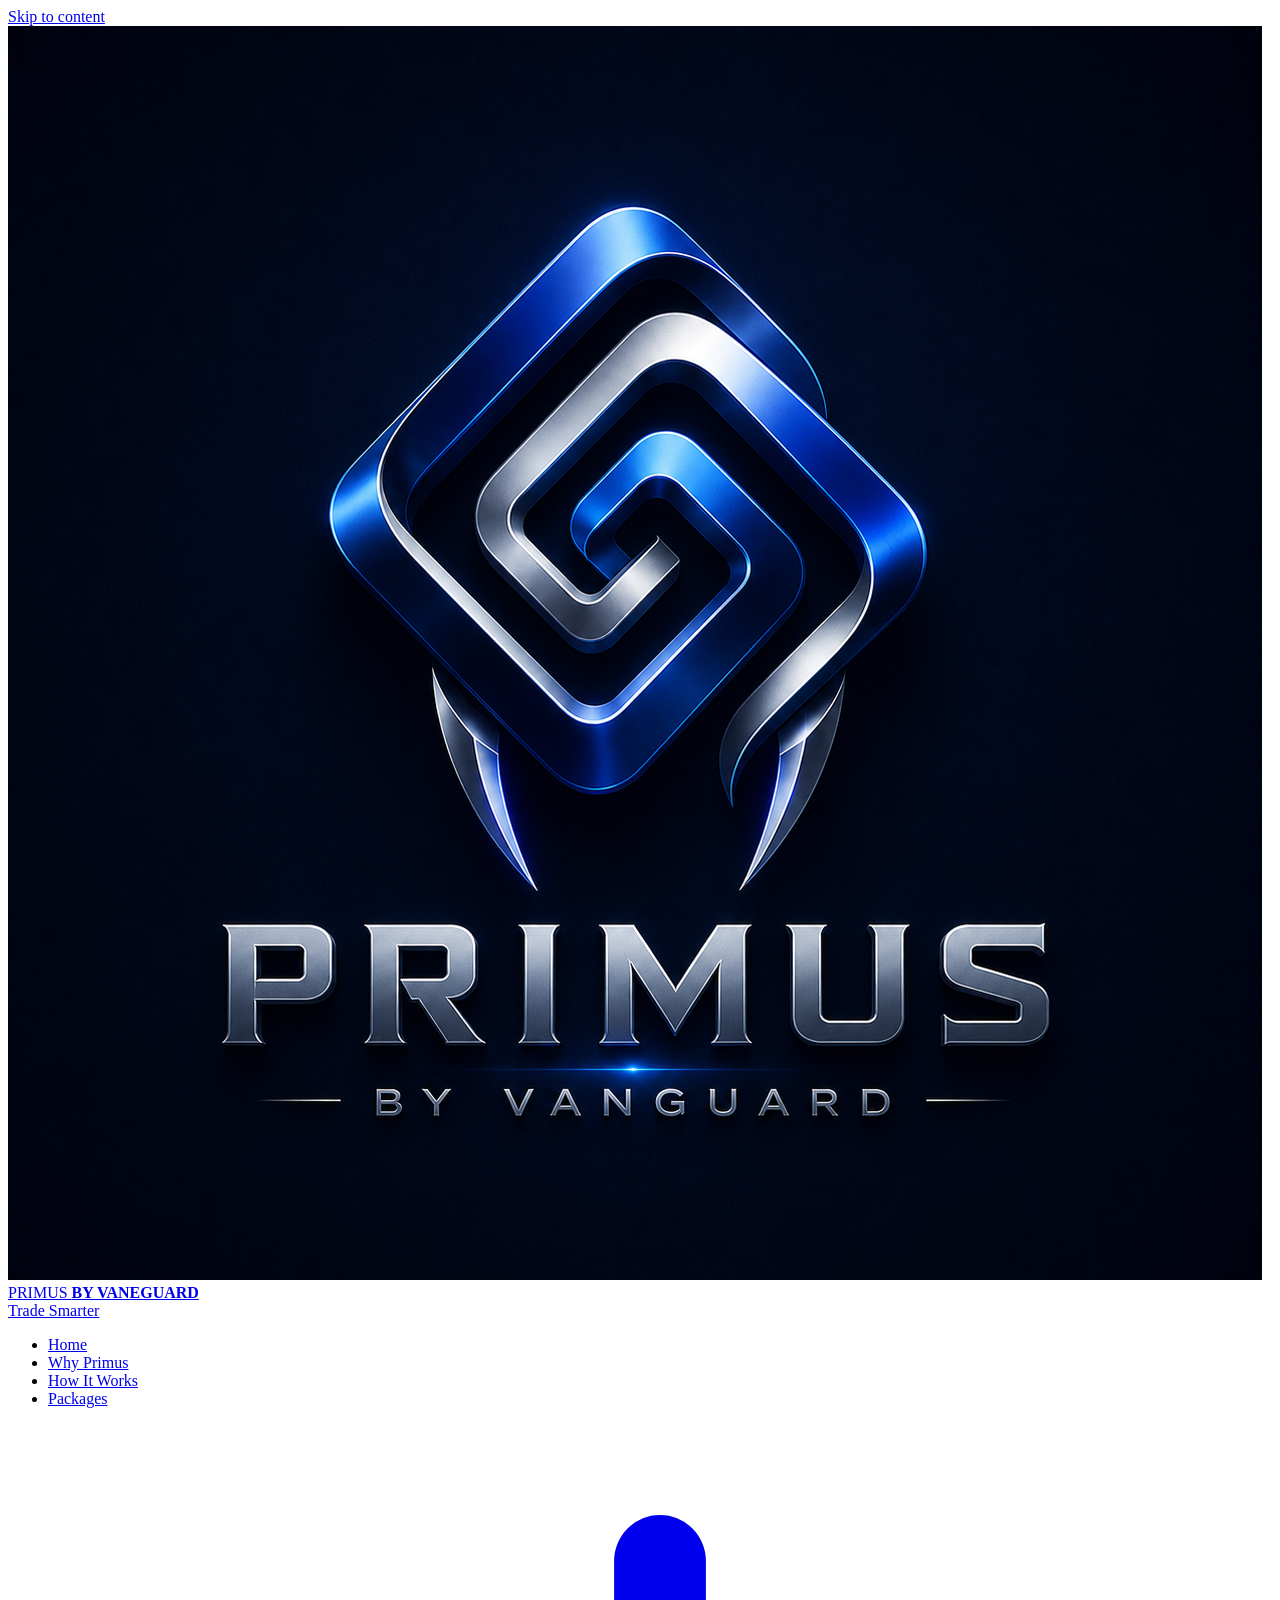
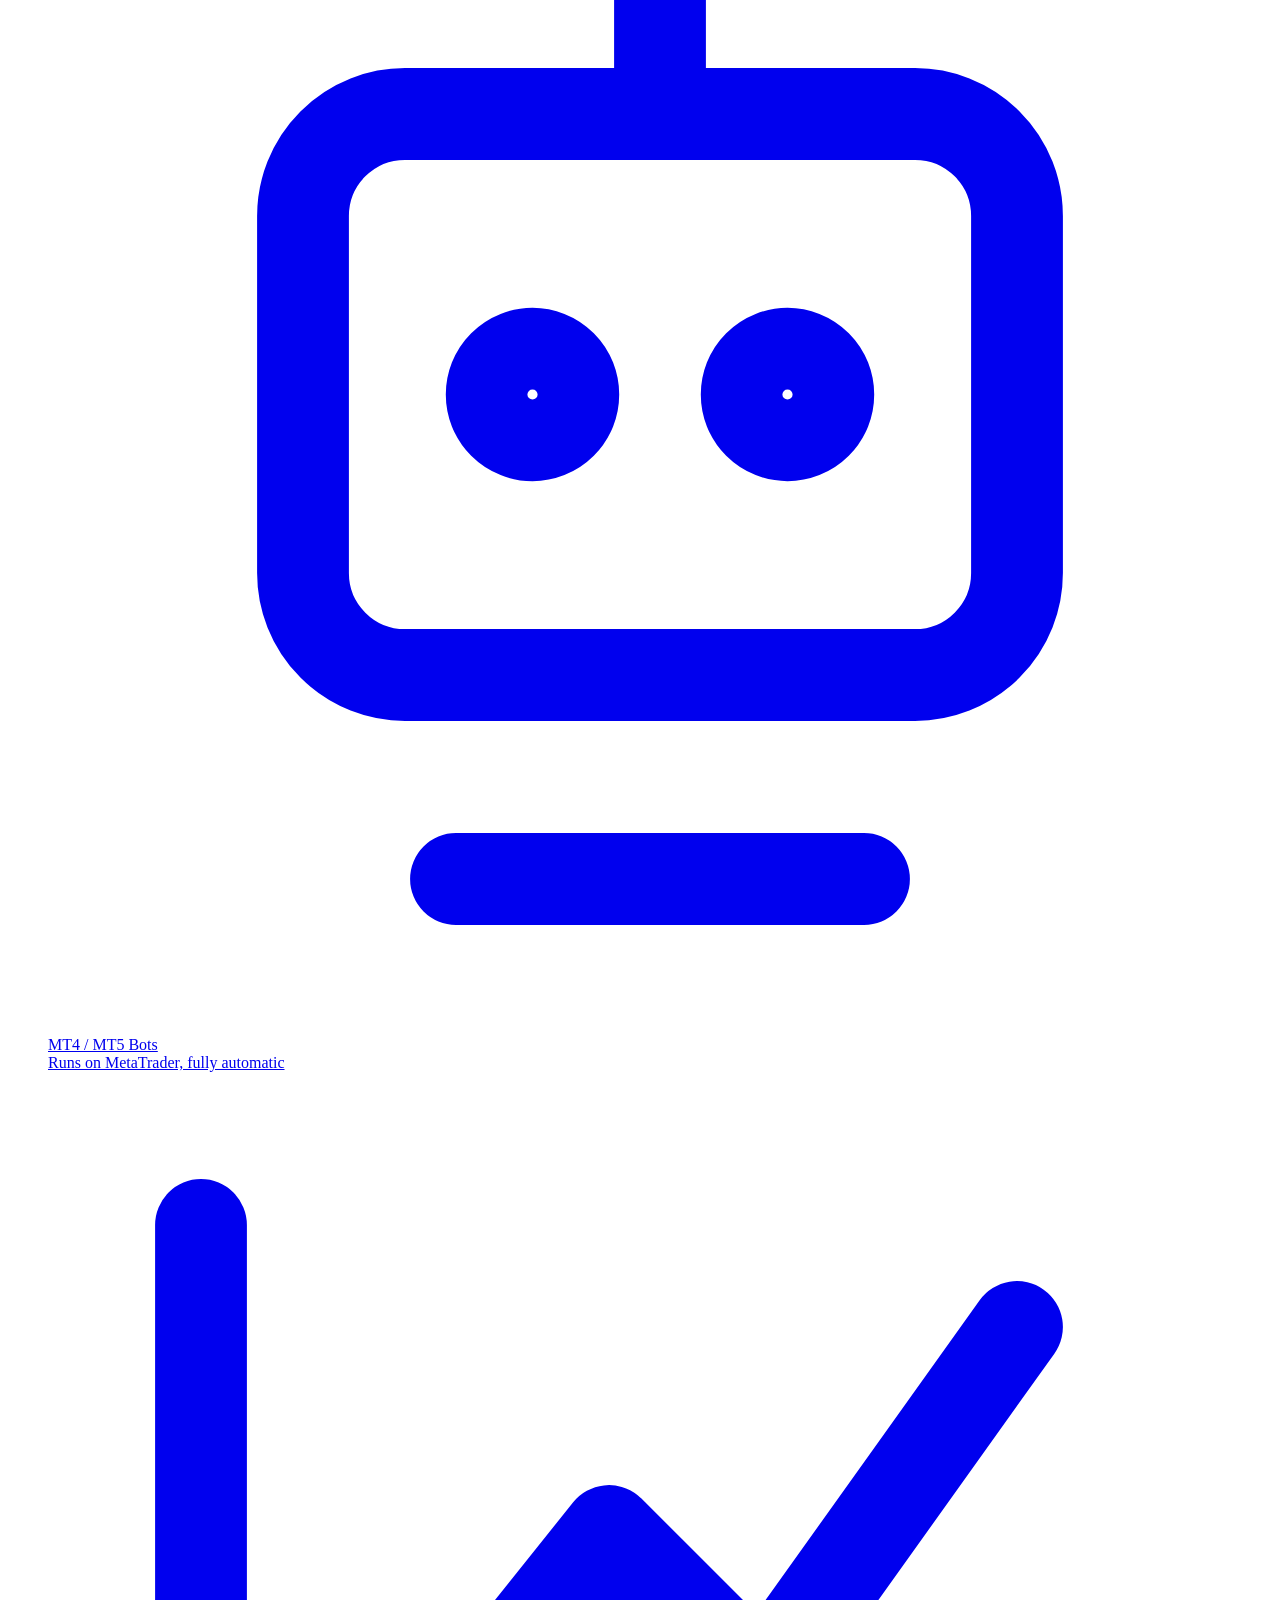
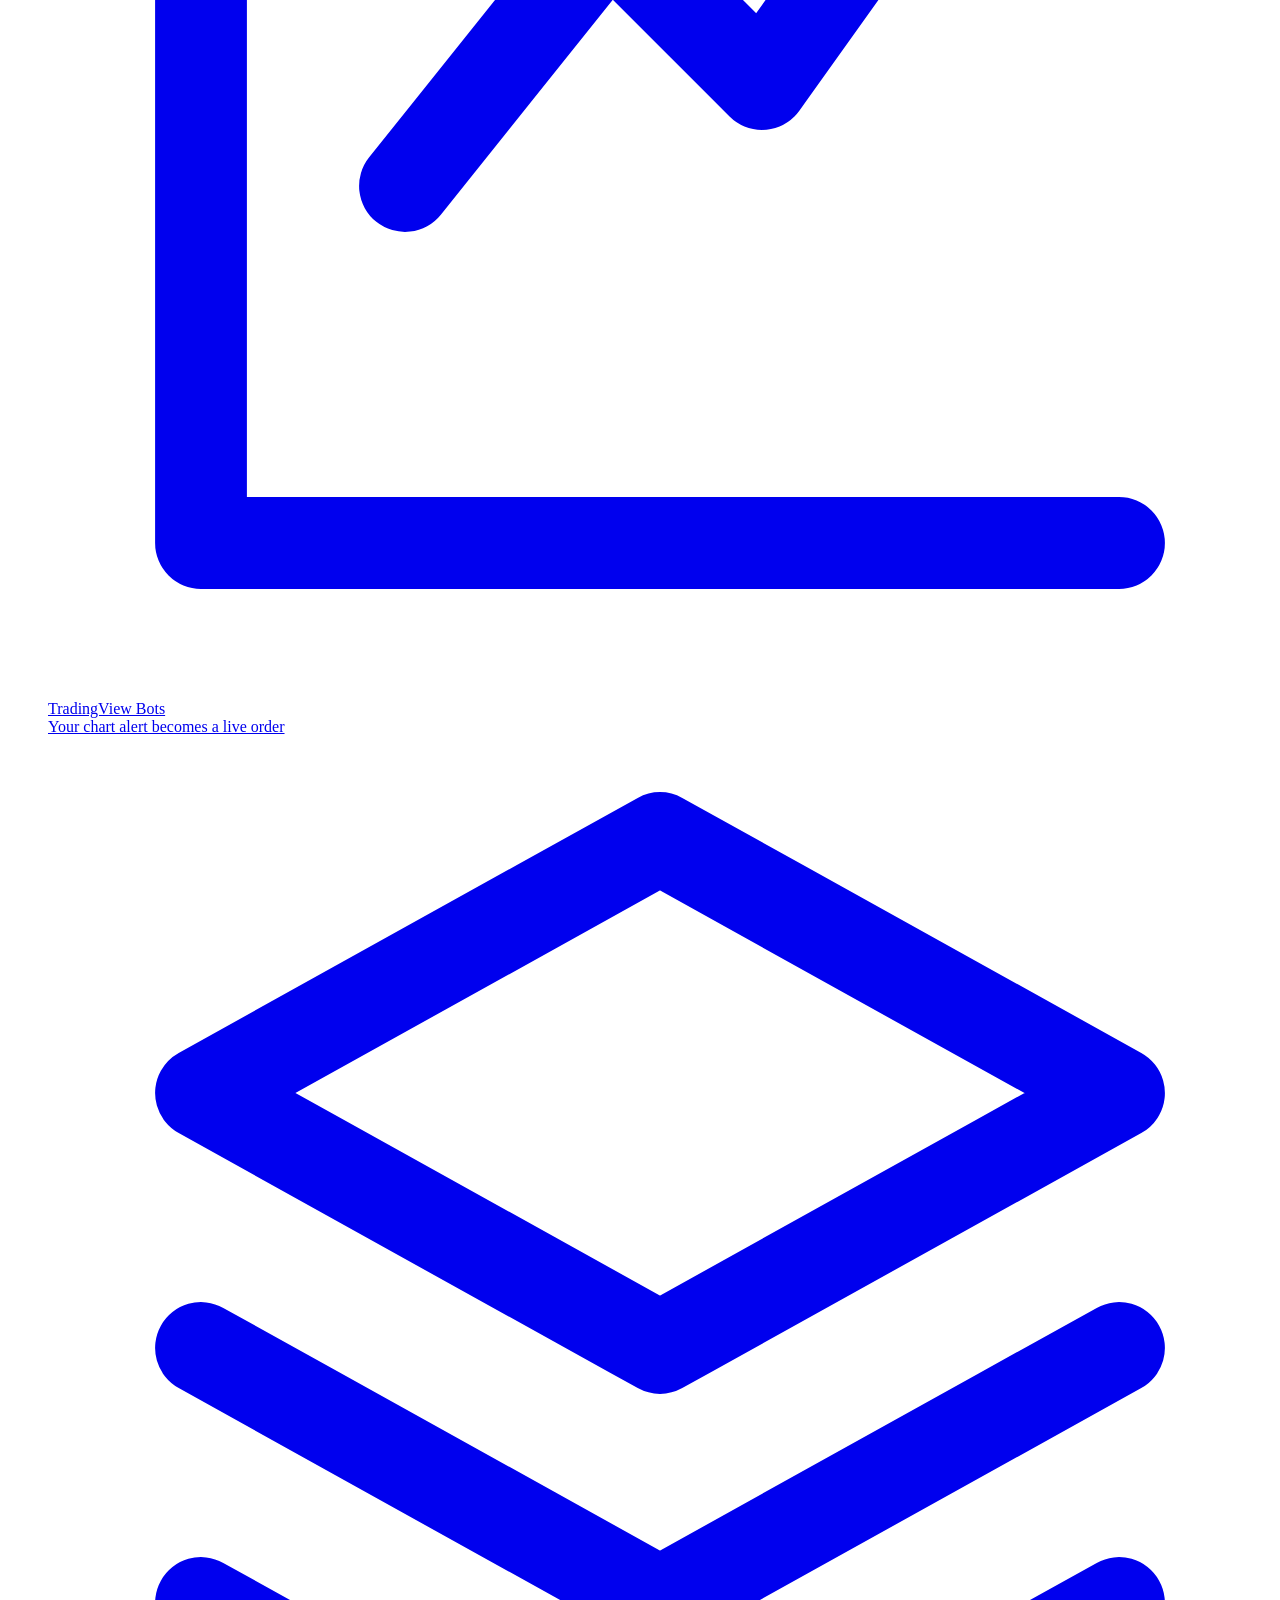
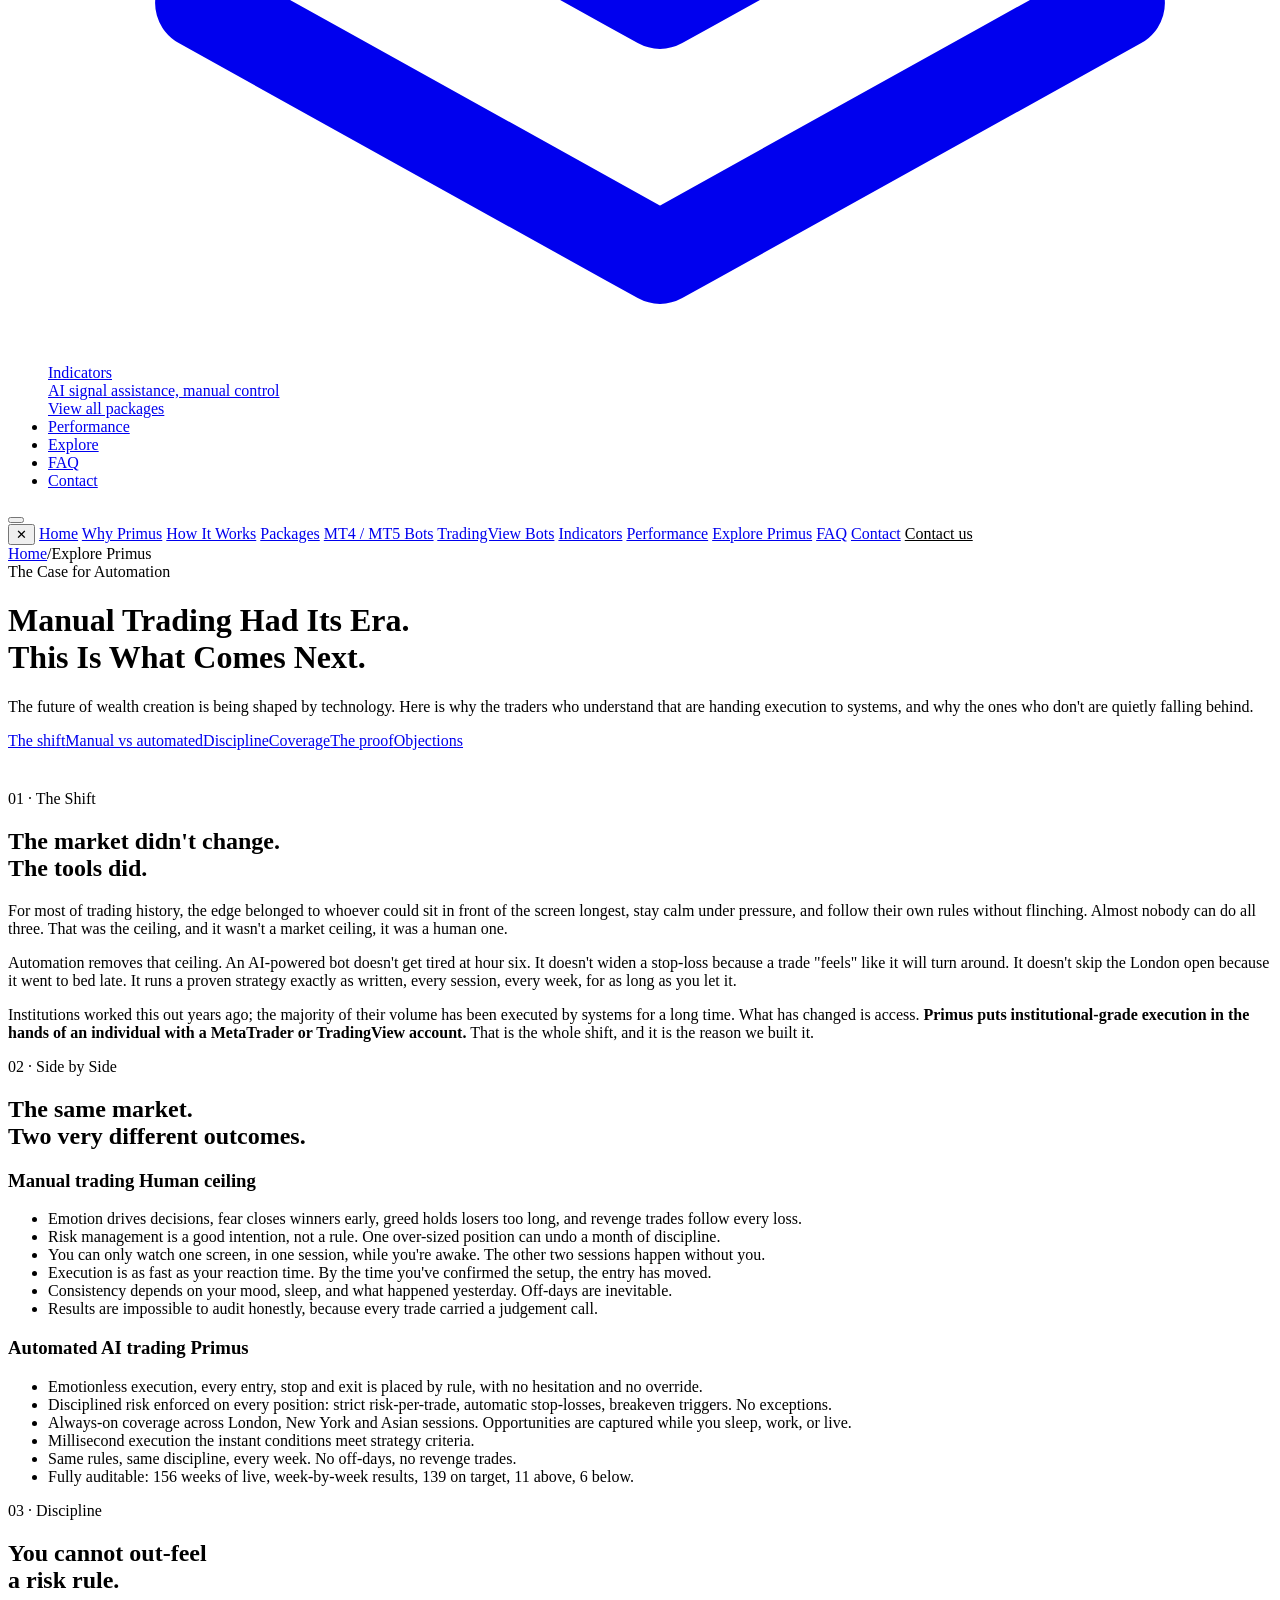
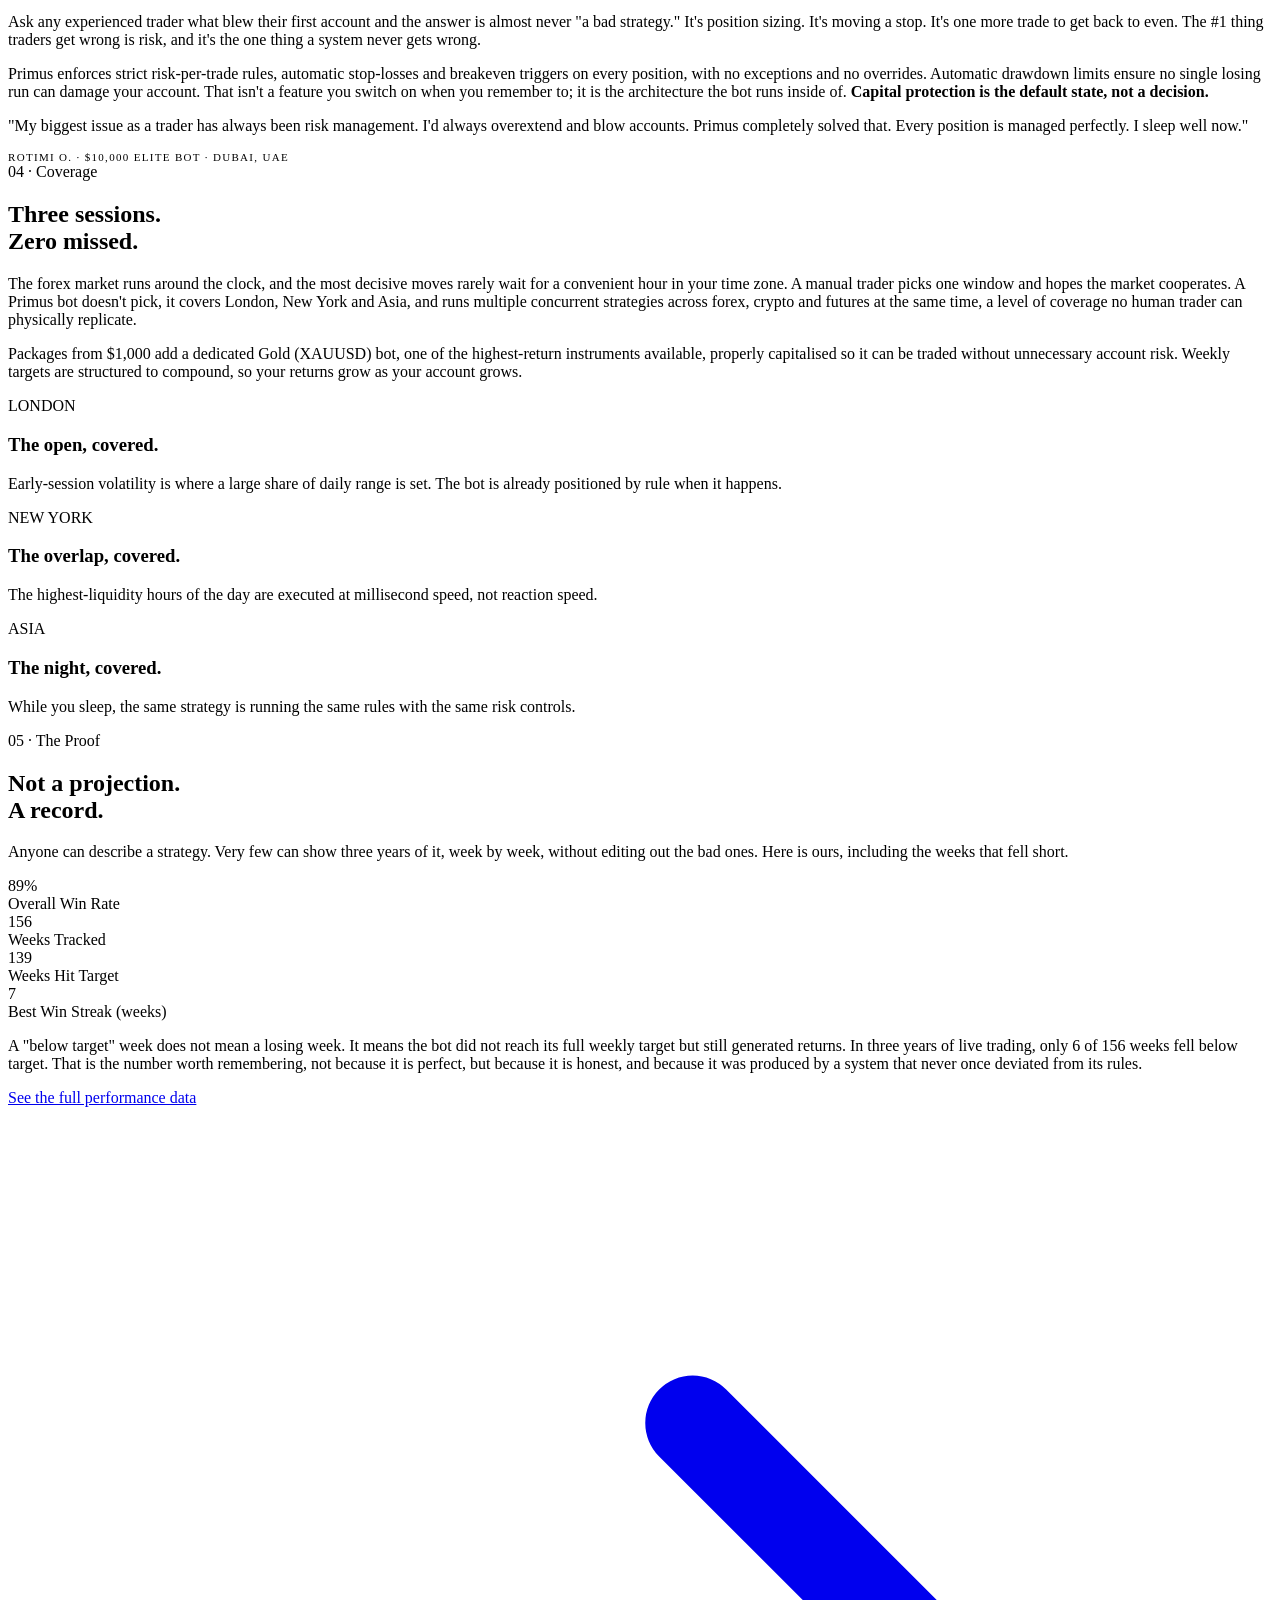
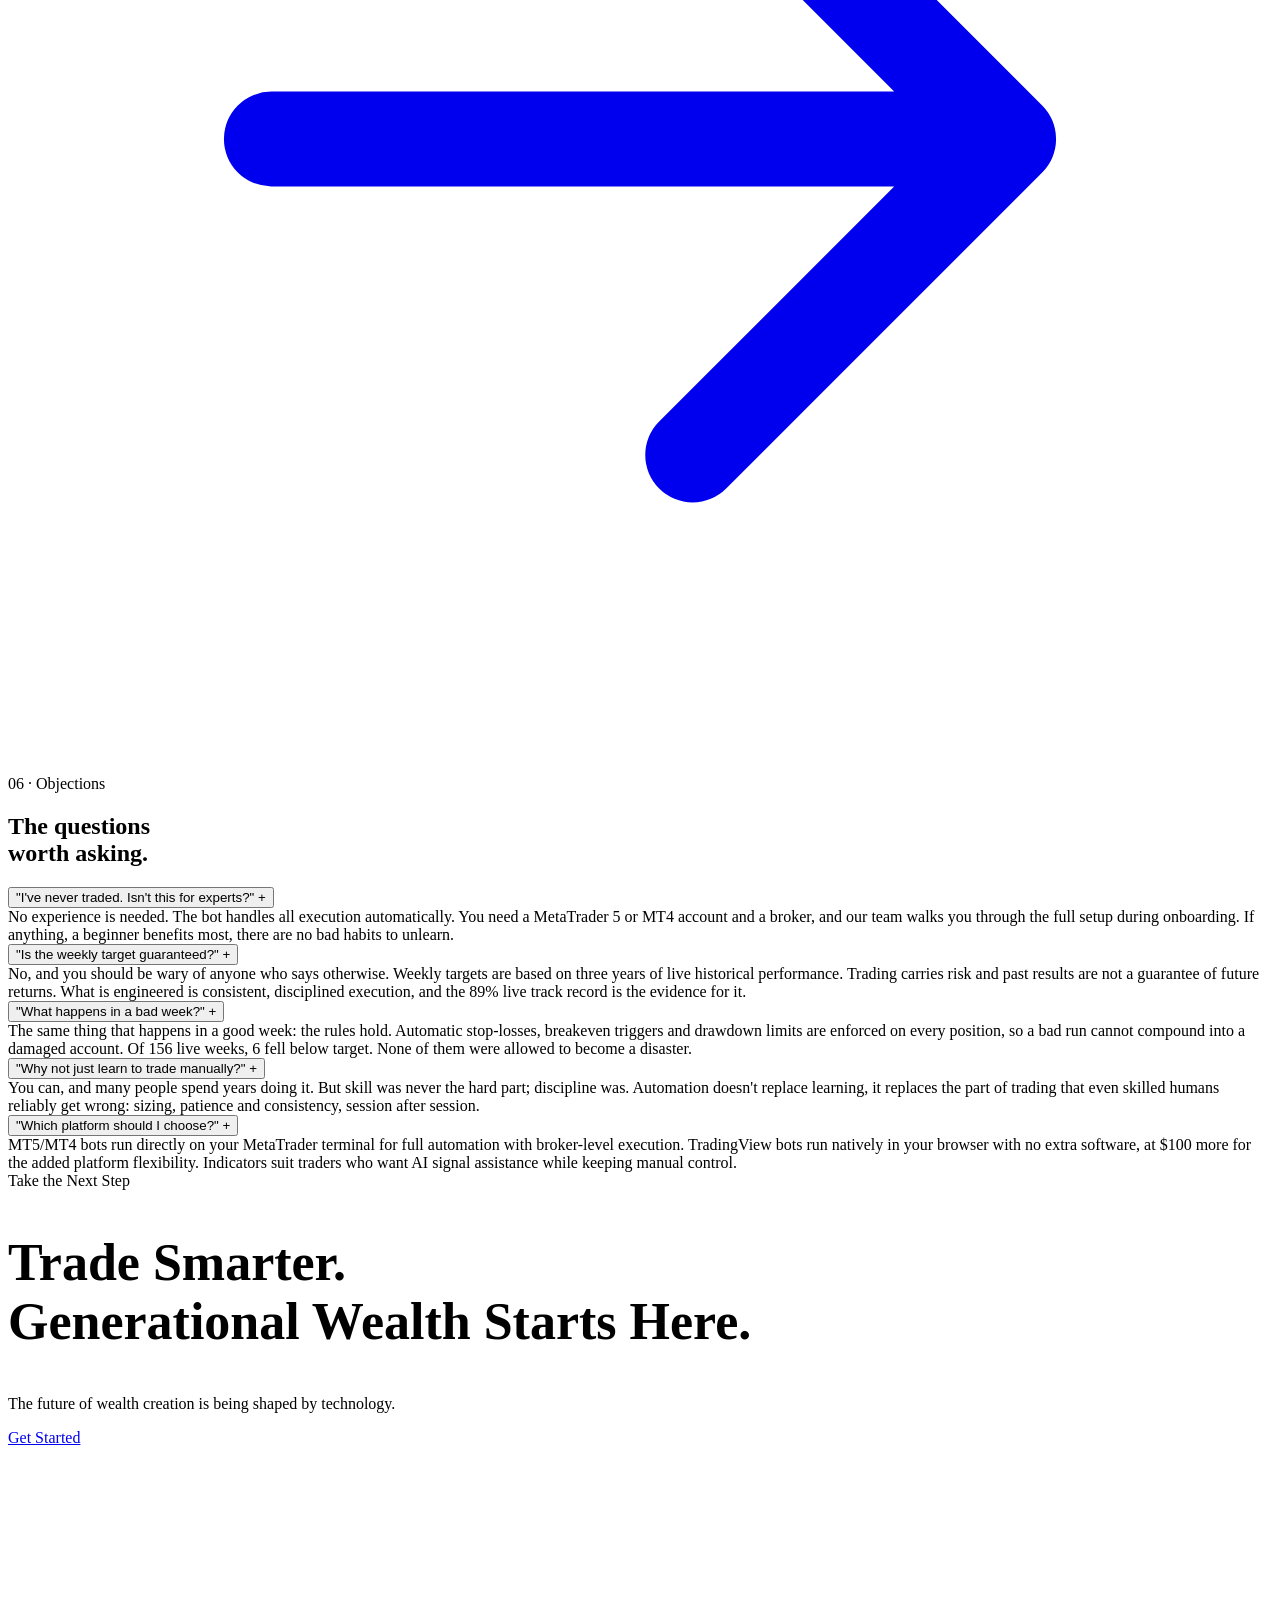
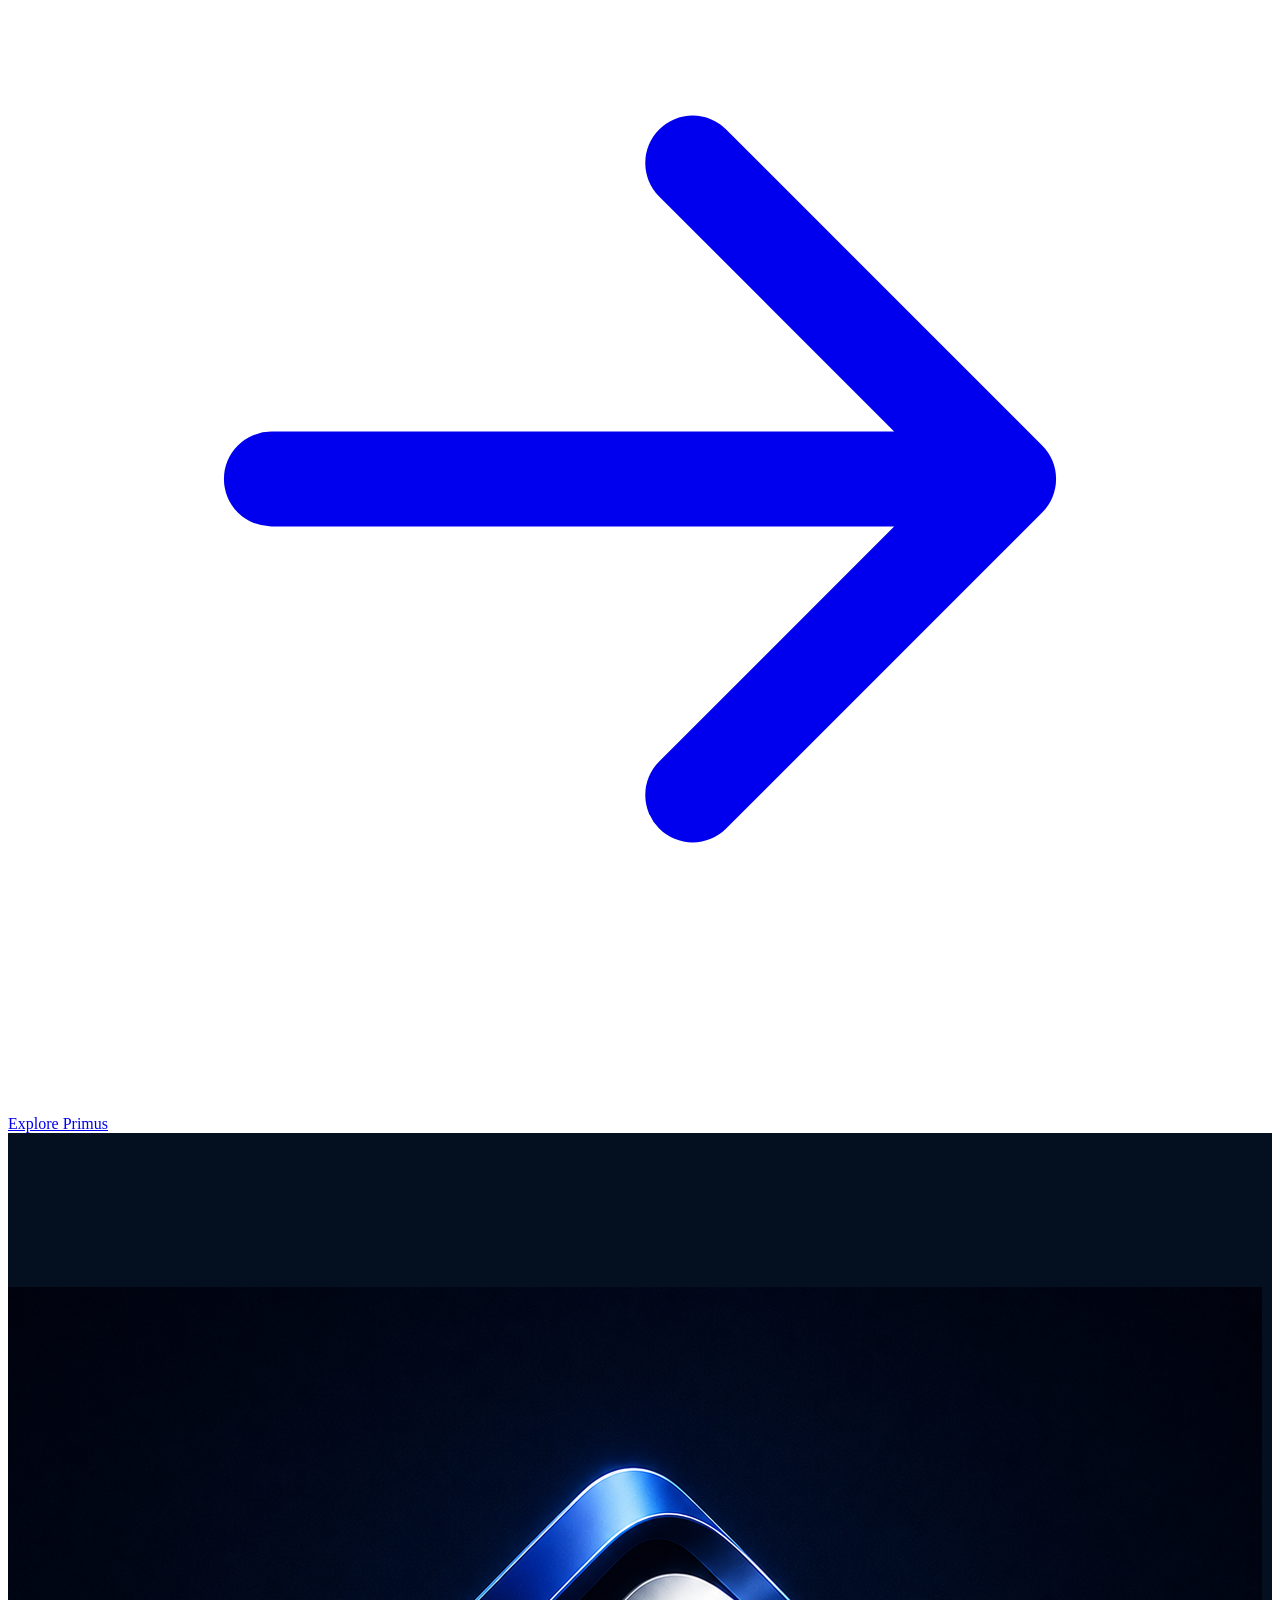
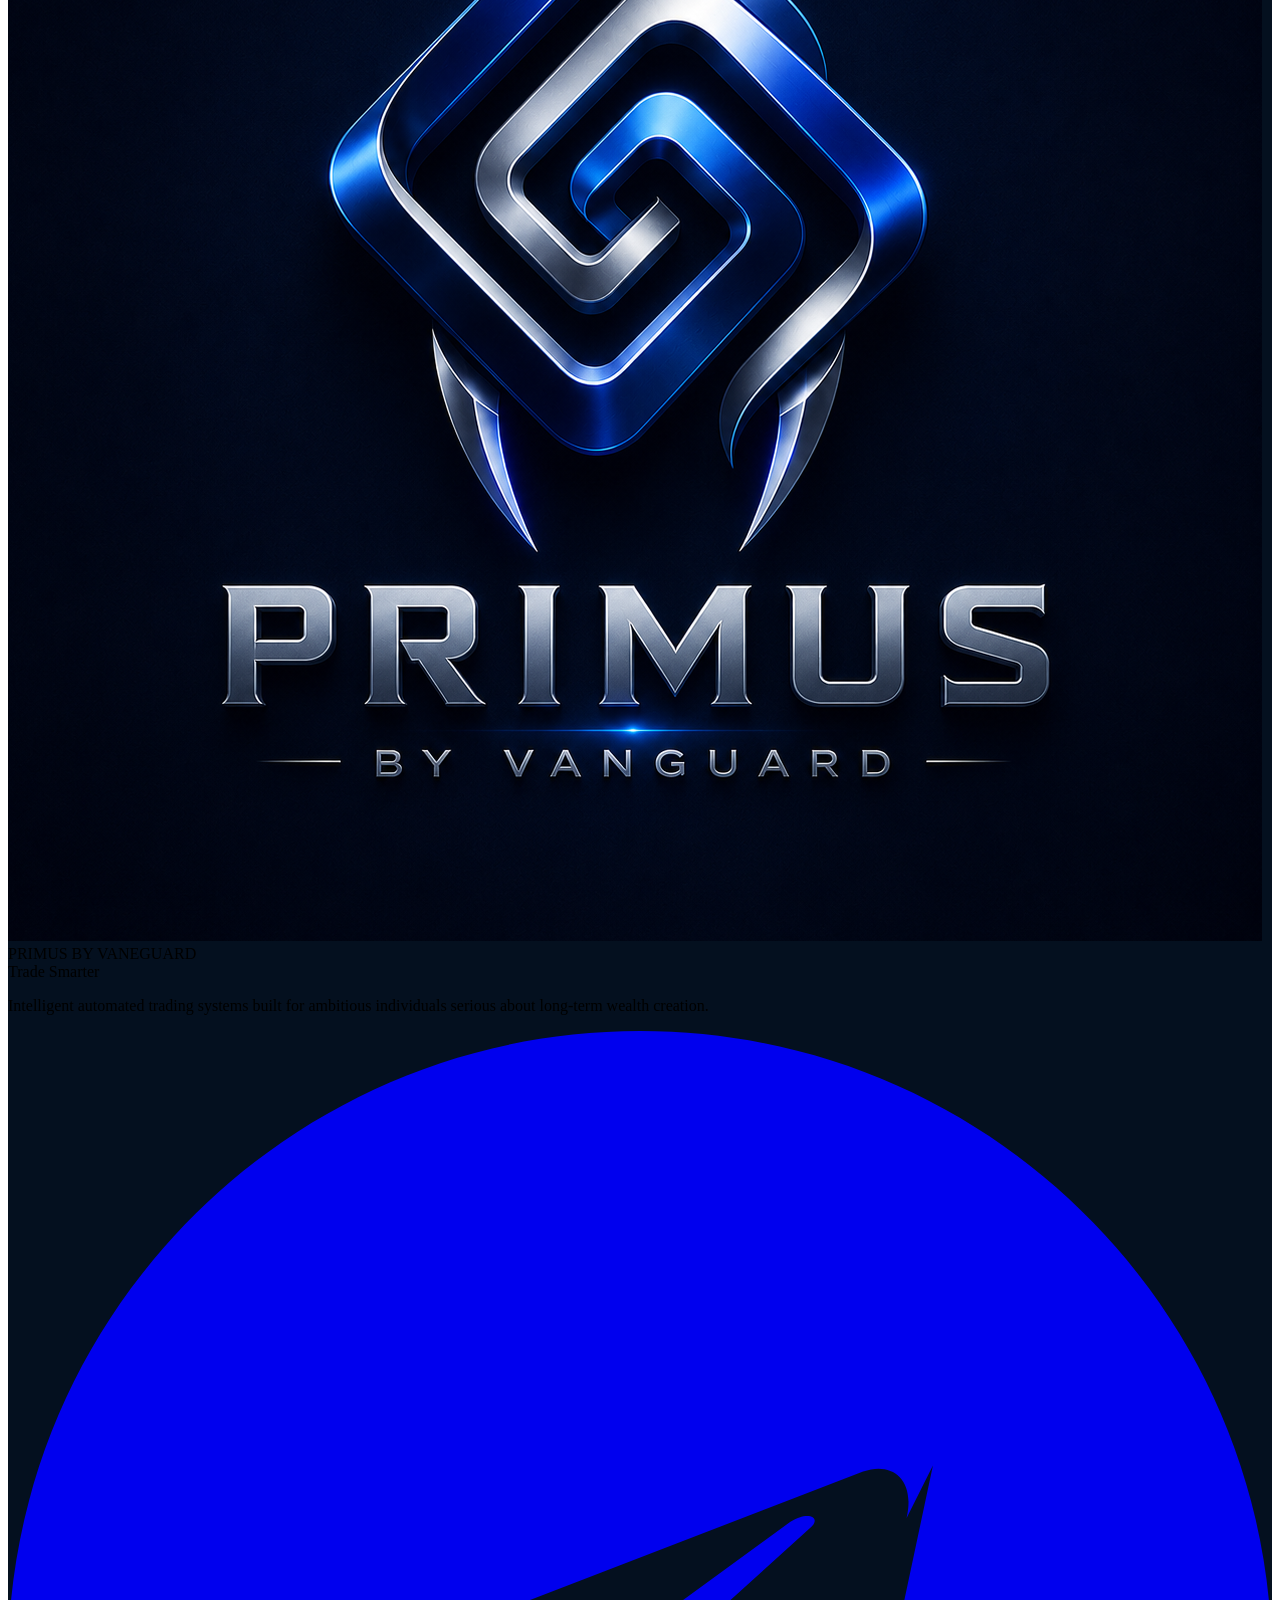
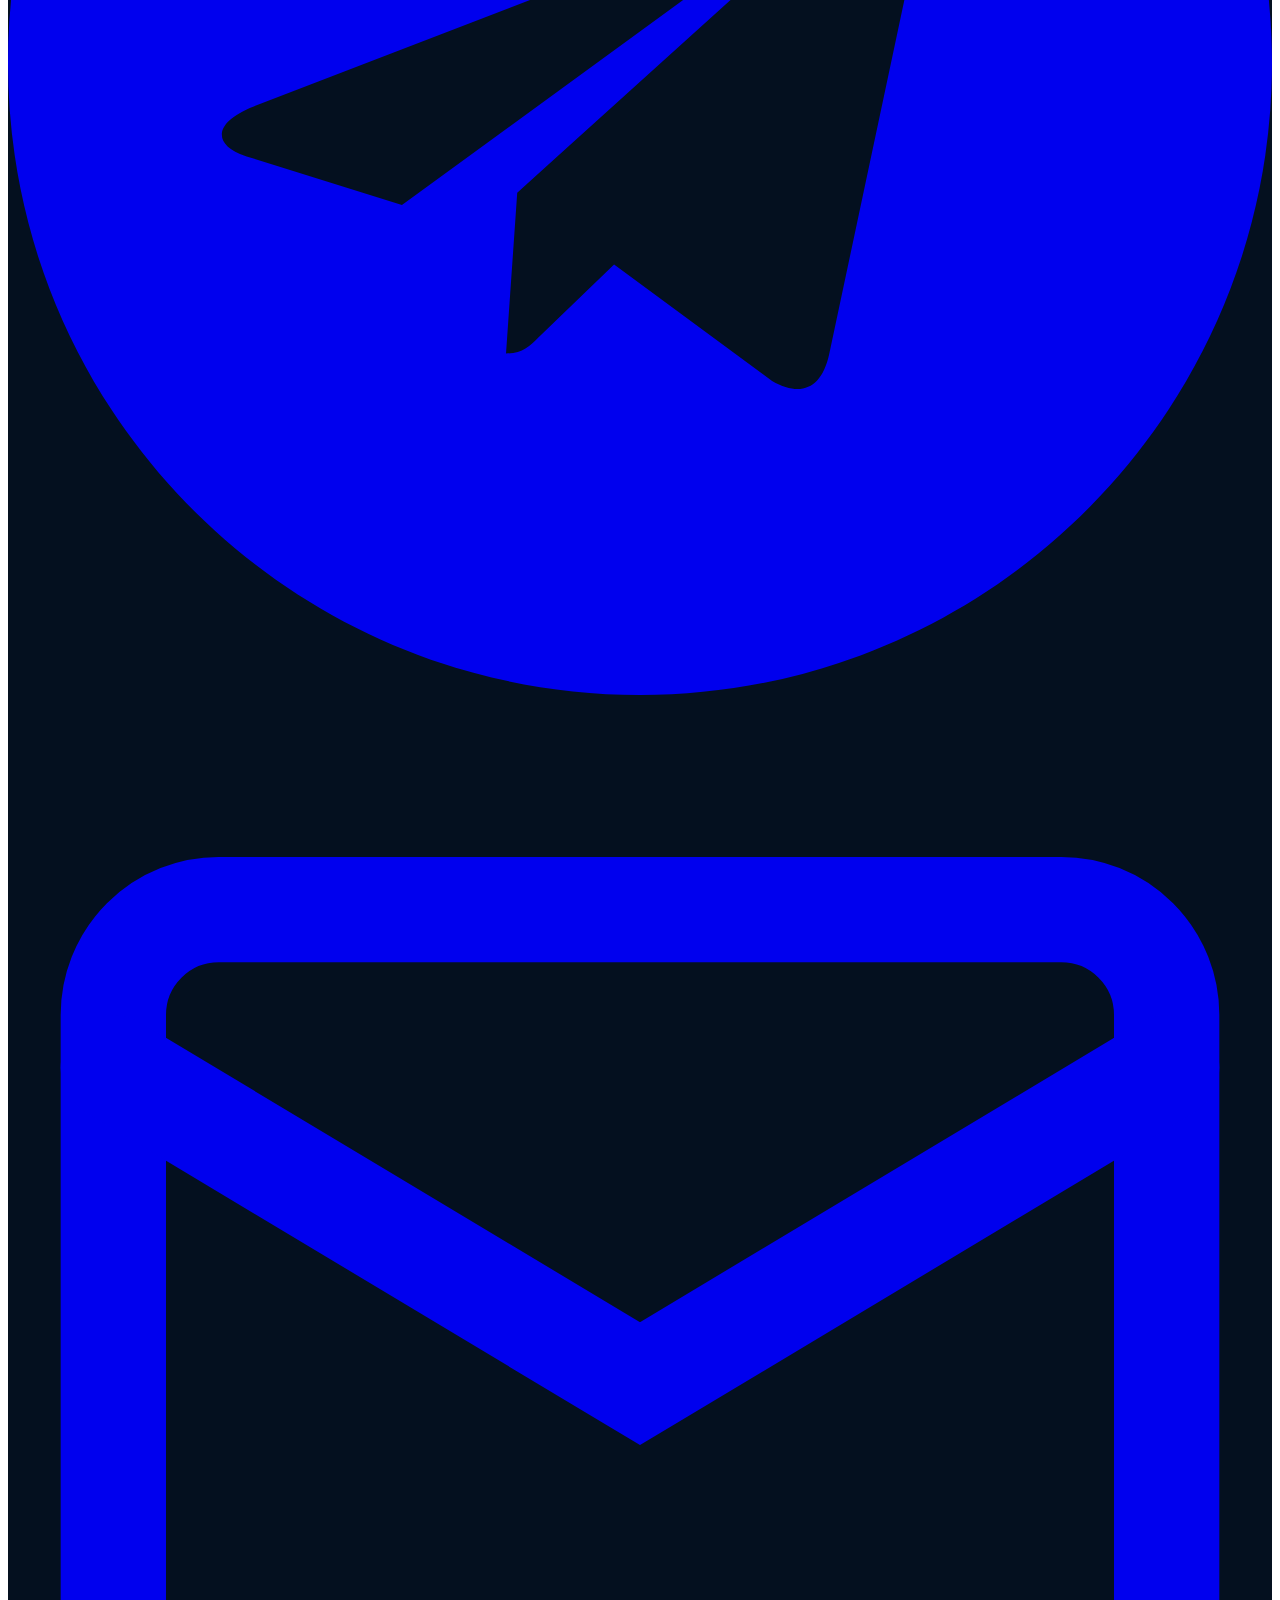
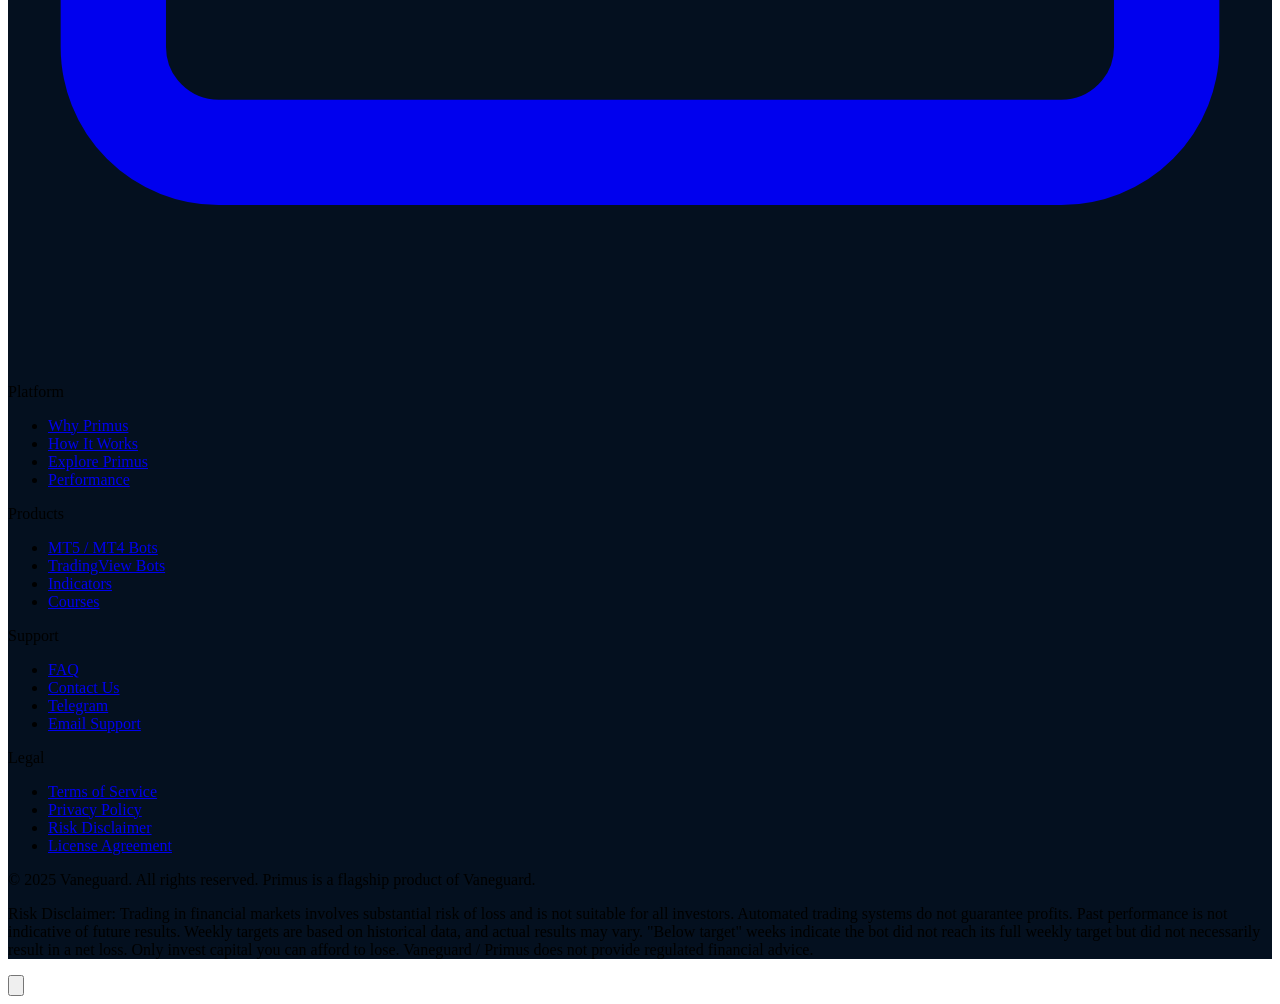
==== explore.html @ 7e9f92e5 "Create explore.html" ====
<!DOCTYPE html>
<html lang="en">
<head>
<meta charset="UTF-8">
<meta name="viewport" content="width=device-width,initial-scale=1.0,viewport-fit=cover">
<title>Explore Primus | Why Automated AI Trading Wins</title>
<meta name="description" content="The case for switching from manual trading to automated AI trading: discipline, coverage, execution speed and three years of live, auditable results.">
<meta name="theme-color" content="#E8ECF2">
<link rel="icon" type="image/png" href="logo.png">
<link rel="apple-touch-icon" href="logo.png">
<link rel="preconnect" href="https://fonts.googleapis.com">
<link rel="preconnect" href="https://fonts.gstatic.com" crossorigin>
<link href="https://fonts.googleapis.com/css2?family=Manrope:wght@500;600;700;800&family=Inter:wght@400;500;600&display=swap" rel="stylesheet">
<link rel="stylesheet" href="css/design.css">
</head>
<body>
<a href="#main" class="skip-link">Skip to content</a>
<div id="pbar"></div>
<nav id="nav">
  <div class="wrap">
    <div class="nav-in">
      <a class="nav-logo" href="index.html">
        <img src="logo.png" class="nav-logo-img" alt="Primus by Vaneguard">
        <div style="min-width:0">
          <div class="nav-name">PRIMUS <b>BY VANEGUARD</b></div>
          <div class="nav-motto">Trade Smarter</div>
        </div>
      </a>
      <ul class="nav-links" role="list">
        <li><a class="top" href="index.html">Home</a></li>
        <li><a class="top" href="index.html#why">Why Primus</a></li>
        <li><a class="top" href="index.html#how">How It Works</a></li>
        <li>
          <a class="top" href="packages.html" aria-haspopup="true">Packages <span class="car" aria-hidden="true"></span></a>
          <div class="mega" style="min-width:300px">
            <a href="packages.html#mt5"><div class="mg-ic"><svg viewBox="0 0 24 24" fill="none" stroke="currentColor" stroke-width="1.8" stroke-linecap="round" stroke-linejoin="round"><path d="M12 3v3M8 21h8M7 6h10a2 2 0 0 1 2 2v7a2 2 0 0 1-2 2H7a2 2 0 0 1-2-2V8a2 2 0 0 1 2-2z"/><circle cx="9.5" cy="11.5" r=".8"/><circle cx="14.5" cy="11.5" r=".8"/></svg></div><div><div class="mg-t">MT4 / MT5 Bots</div><div class="mg-s">Runs on MetaTrader, fully automatic</div></div></a>
            <a href="packages.html#tv"><div class="mg-ic"><svg viewBox="0 0 24 24" fill="none" stroke="currentColor" stroke-width="1.8" stroke-linecap="round" stroke-linejoin="round"><path d="M3 3v18h18"/><path d="m7 14 4-5 3 3 5-7"/></svg></div><div><div class="mg-t">TradingView Bots</div><div class="mg-s">Your chart alert becomes a live order</div></div></a>
            <a href="packages.html#ind"><div class="mg-ic"><svg viewBox="0 0 24 24" fill="none" stroke="currentColor" stroke-width="1.8" stroke-linecap="round" stroke-linejoin="round"><path d="m12 2 9 5-9 5-9-5 9-5z"/><path d="m3 12 9 5 9-5"/><path d="m3 17 9 5 9-5"/></svg></div><div><div class="mg-t">Indicators</div><div class="mg-s">AI signal assistance, manual control</div></div></a>
            <div class="mega-all"><a href="packages.html">View all packages</a></div>
          </div>
        </li>
        <li><a class="top" href="performance.html">Performance</a></li>
        <li><a class="top" href="explore.html">Explore</a></li>
        <li class="opt"><a class="top" href="index.html#faq">FAQ</a></li>
        <li><a class="top" href="index.html#contact">Contact</a></li>
      </ul>
      <div class="nav-cta">
        <button class="burger" id="burger" aria-label="Open navigation menu" aria-expanded="false" aria-controls="mnav"><span></span><span></span><span></span></button>
      </div>
    </div>
  </div>
</nav>
<div id="mnav">
  <button class="mclose" aria-label="Close navigation menu">&#10005;</button>
  <a href="index.html">Home</a>
  <a href="index.html#why">Why Primus</a>
  <a href="index.html#how">How It Works</a>
  <a href="packages.html">Packages</a>
  <a class="m-sub" href="packages.html#mt5">MT4 / MT5 Bots</a>
  <a class="m-sub" href="packages.html#tv">TradingView Bots</a>
  <a class="m-sub" href="packages.html#ind">Indicators</a>
  <a href="performance.html">Performance</a>
  <a href="explore.html">Explore Primus</a>
  <a href="index.html#faq">FAQ</a>
  <a href="index.html#contact">Contact</a>
  <a href="index.html#contact" style="color:var(--blu)">Contact us</a>
</div>
<header class="page-head">
  <div class="hero-bg-grid" aria-hidden="true"></div>
  <div class="hero-beam" aria-hidden="true"></div>
  <div class="hero-beam o2" aria-hidden="true"></div>
  <div class="wrap">
    <div class="crumb"><a href="index.html">Home</a><span>/</span>Explore Primus</div>
    <span class="kicker">The Case for Automation</span>
    <h1 class="sec-title">Manual Trading Had Its Era.<br><span class="g">This Is What Comes Next.</span></h1>
    <p class="lede">The future of wealth creation is being shaped by technology. Here is why the traders who understand that are handing execution to systems, and why the ones who don't are quietly falling behind.</p>
    <div class="ex-toc">
      <a href="#shift">The shift</a><a href="#compare">Manual vs automated</a><a href="#discipline">Discipline</a><a href="#coverage">Coverage</a><a href="#proof">The proof</a><a href="#objections">Objections</a>
    </div>
  </div>
</header>
<main id="main">

<section id="shift" style="padding-top:40px">
  <div class="wrap">
    <div class="ex-block rv">
      <span class="kicker">01 · The Shift</span>
      <h2 class="sec-title">The market didn't change.<br><span class="g">The tools did.</span></h2>
      <p class="lead">For most of trading history, the edge belonged to whoever could sit in front of the screen longest, stay calm under pressure, and follow their own rules without flinching. Almost nobody can do all three. That was the ceiling, and it wasn't a market ceiling, it was a human one.</p>
      <p>Automation removes that ceiling. An AI-powered bot doesn't get tired at hour six. It doesn't widen a stop-loss because a trade "feels" like it will turn around. It doesn't skip the London open because it went to bed late. It runs a proven strategy exactly as written, every session, every week, for as long as you let it.</p>
      <p>Institutions worked this out years ago; the majority of their volume has been executed by systems for a long time. What has changed is access. <b>Primus puts institutional-grade execution in the hands of an individual with a MetaTrader or TradingView account.</b> That is the whole shift, and it is the reason we built it.</p>
    </div>
  </div>
</section>

<section id="compare" style="background:var(--bg2);border-block:1px solid var(--line)">
  <div class="wrap">
    <div class="ex-block rv center">
      <span class="kicker">02 · Side by Side</span>
      <h2 class="sec-title">The same market.<br><span class="g">Two very different outcomes.</span></h2>
    </div>
    <div class="ex-compare">
      <div class="card ex-col rv-l">
        <h3>Manual trading <span class="pill bad">Human ceiling</span></h3>
        <ul>
          <li>Emotion drives decisions, fear closes winners early, greed holds losers too long, and revenge trades follow every loss.</li>
          <li>Risk management is a good intention, not a rule. One over-sized position can undo a month of discipline.</li>
          <li>You can only watch one screen, in one session, while you're awake. The other two sessions happen without you.</li>
          <li>Execution is as fast as your reaction time. By the time you've confirmed the setup, the entry has moved.</li>
          <li>Consistency depends on your mood, sleep, and what happened yesterday. Off-days are inevitable.</li>
          <li>Results are impossible to audit honestly, because every trade carried a judgement call.</li>
        </ul>
      </div>
      <div class="card ex-col good rv-r">
        <h3>Automated AI trading <span class="pill good">Primus</span></h3>
        <ul>
          <li>Emotionless execution, every entry, stop and exit is placed by rule, with no hesitation and no override.</li>
          <li>Disciplined risk enforced on every position: strict risk-per-trade, automatic stop-losses, breakeven triggers. No exceptions.</li>
          <li>Always-on coverage across London, New York and Asian sessions. Opportunities are captured while you sleep, work, or live.</li>
          <li>Millisecond execution the instant conditions meet strategy criteria.</li>
          <li>Same rules, same discipline, every week. No off-days, no revenge trades.</li>
          <li>Fully auditable: 156 weeks of live, week-by-week results, 139 on target, 11 above, 6 below.</li>
        </ul>
      </div>
    </div>
  </div>
</section>

<section id="discipline">
  <div class="wrap">
    <div class="ex-block rv">
      <span class="kicker">03 · Discipline</span>
      <h2 class="sec-title">You cannot out-feel<br><span class="g">a risk rule.</span></h2>
      <p class="lead">Ask any experienced trader what blew their first account and the answer is almost never "a bad strategy." It's position sizing. It's moving a stop. It's one more trade to get back to even. The #1 thing traders get wrong is risk, and it's the one thing a system never gets wrong.</p>
      <p>Primus enforces strict risk-per-trade rules, automatic stop-losses and breakeven triggers on every position, with no exceptions and no overrides. Automatic drawdown limits ensure no single losing run can damage your account. That isn't a feature you switch on when you remember to; it is the architecture the bot runs inside of. <b>Capital protection is the default state, not a decision.</b></p>
    </div>
    <div class="ex-quote rv d1"><p>"My biggest issue as a trader has always been risk management. I'd always overextend and blow accounts. Primus completely solved that. Every position is managed perfectly. I sleep well now."</p><div style="margin-top:14px;font-family:var(--mono);font-size:11px;letter-spacing:.12em;text-transform:uppercase;color:var(--t3)">Rotimi O. · $10,000 Elite Bot · Dubai, UAE</div></div>
  </div>
</section>

<section id="coverage" style="background:var(--bg2);border-block:1px solid var(--line)">
  <div class="wrap">
    <div class="ex-block rv">
      <span class="kicker">04 · Coverage</span>
      <h2 class="sec-title">Three sessions.<br><span class="g">Zero missed.</span></h2>
      <p class="lead">The forex market runs around the clock, and the most decisive moves rarely wait for a convenient hour in your time zone. A manual trader picks one window and hopes the market cooperates. A Primus bot doesn't pick, it covers London, New York and Asia, and runs multiple concurrent strategies across forex, crypto and futures at the same time, a level of coverage no human trader can physically replicate.</p>
      <p>Packages from $1,000 add a dedicated Gold (XAUUSD) bot, one of the highest-return instruments available, properly capitalised so it can be traded without unnecessary account risk. Weekly targets are structured to compound, so your returns grow as your account grows.</p>
    </div>
    <div class="ex-steps">
      <div class="step rv d1"><div class="step-n">LONDON</div><h3>The open, covered.</h3><p>Early-session volatility is where a large share of daily range is set. The bot is already positioned by rule when it happens.</p></div>
      <div class="step rv d2"><div class="step-n">NEW YORK</div><h3>The overlap, covered.</h3><p>The highest-liquidity hours of the day are executed at millisecond speed, not reaction speed.</p></div>
      <div class="step rv d3"><div class="step-n">ASIA</div><h3>The night, covered.</h3><p>While you sleep, the same strategy is running the same rules with the same risk controls.</p></div>
    </div>
  </div>
</section>

<section id="proof">
  <div class="wrap">
    <div class="ex-block rv center">
      <span class="kicker">05 · The Proof</span>
      <h2 class="sec-title">Not a projection.<br><span class="g">A record.</span></h2>
      <p class="lead">Anyone can describe a strategy. Very few can show three years of it, week by week, without editing out the bad ones. Here is ours, including the weeks that fell short.</p>
    </div>
    <div class="stat-row rv d1">
      <div class="stat-cell"><div class="stat-v green">89%</div><div class="stat-l">Overall Win Rate</div></div>
      <div class="stat-cell"><div class="stat-v">156</div><div class="stat-l">Weeks Tracked</div></div>
      <div class="stat-cell"><div class="stat-v blue">139</div><div class="stat-l">Weeks Hit Target</div></div>
      <div class="stat-cell"><div class="stat-v">7</div><div class="stat-l">Best Win Streak (weeks)</div></div>
    </div>
    <div class="ex-block rv d2">
      <p>A "below target" week does not mean a losing week. It means the bot did not reach its full weekly target but still generated returns. In three years of live trading, only 6 of 156 weeks fell below target. That is the number worth remembering, not because it is perfect, but because it is honest, and because it was produced by a system that never once deviated from its rules.</p>
    </div>
    <div class="cta-row rv d3"><a class="btn btn-g" href="performance.html">See the full performance data <svg viewBox="0 0 24 24" fill="none" stroke="currentColor" stroke-width="1.8" stroke-linecap="round" stroke-linejoin="round"><path d="M5 12h14M13 6l6 6-6 6"/></svg></a></div>
  </div>
</section>

<section id="objections" style="background:var(--bg2);border-block:1px solid var(--line)">
  <div class="wrap">
    <div class="ex-block rv center">
      <span class="kicker">06 · Objections</span>
      <h2 class="sec-title">The questions<br><span class="g">worth asking.</span></h2>
    </div>
    <div class="faq-wrap rv d1" style="margin-inline:auto">
      <div class="faq-item"><button class="faq-q" type="button" aria-expanded="false" onclick="toggleFaq(this)">"I've never traded. Isn't this for experts?" <span class="faq-icon" aria-hidden="true">+</span></button><div class="faq-a">No experience is needed. The bot handles all execution automatically. You need a MetaTrader 5 or MT4 account and a broker, and our team walks you through the full setup during onboarding. If anything, a beginner benefits most, there are no bad habits to unlearn.</div></div>
      <div class="faq-item"><button class="faq-q" type="button" aria-expanded="false" onclick="toggleFaq(this)">"Is the weekly target guaranteed?" <span class="faq-icon" aria-hidden="true">+</span></button><div class="faq-a">No, and you should be wary of anyone who says otherwise. Weekly targets are based on three years of live historical performance. Trading carries risk and past results are not a guarantee of future returns. What is engineered is consistent, disciplined execution, and the 89% live track record is the evidence for it.</div></div>
      <div class="faq-item"><button class="faq-q" type="button" aria-expanded="false" onclick="toggleFaq(this)">"What happens in a bad week?" <span class="faq-icon" aria-hidden="true">+</span></button><div class="faq-a">The same thing that happens in a good week: the rules hold. Automatic stop-losses, breakeven triggers and drawdown limits are enforced on every position, so a bad run cannot compound into a damaged account. Of 156 live weeks, 6 fell below target. None of them were allowed to become a disaster.</div></div>
      <div class="faq-item"><button class="faq-q" type="button" aria-expanded="false" onclick="toggleFaq(this)">"Why not just learn to trade manually?" <span class="faq-icon" aria-hidden="true">+</span></button><div class="faq-a">You can, and many people spend years doing it. But skill was never the hard part; discipline was. Automation doesn't replace learning, it replaces the part of trading that even skilled humans reliably get wrong: sizing, patience and consistency, session after session.</div></div>
      <div class="faq-item"><button class="faq-q" type="button" aria-expanded="false" onclick="toggleFaq(this)">"Which platform should I choose?" <span class="faq-icon" aria-hidden="true">+</span></button><div class="faq-a">MT5/MT4 bots run directly on your MetaTrader terminal for full automation with broker-level execution. TradingView bots run natively in your browser with no extra software, at $100 more for the added platform flexibility. Indicators suit traders who want AI signal assistance while keeping manual control.</div></div>
    </div>
  </div>
</section>

<section class="cta-band">
  <div class="wrap center">
    <div class="rv"><span class="kicker">Take the Next Step</span></div>
    <h2 class="sec-title rv d1" style="font-size:clamp(30px,4.8vw,52px)">Trade Smarter.<br><span class="g">Generational Wealth Starts Here.</span></h2>
    <p class="sec-sub rv d2" style="margin-inline:auto">The future of wealth creation is being shaped by technology.</p>
    <div class="rv d3 cta-row">
      <a class="btn btn-g btn-lg" href="packages.html">Get Started <svg viewBox="0 0 24 24" fill="none" stroke="currentColor" stroke-width="1.8" stroke-linecap="round" stroke-linejoin="round"><path d="M5 12h14M13 6l6 6-6 6"/></svg></a>
      <a class="btn btn-o btn-lg" href="explore.html">Explore Primus</a>
    </div>
  </div>
</section>

</main>
<footer class="zone-dark" style="background:#04101F">
  <div class="f-sphere" aria-hidden="true"><canvas class="pv-orb" data-density="380" data-speed=".4" aria-label="Primus rotating sphere"></canvas></div>
  <div class="wrap">
    <div class="f-grid">
      <div class="f-brand">
        <div class="f-logo"><img src="logo.png" alt="Primus by Vaneguard"><span class="f-name">PRIMUS BY VANEGUARD</span></div>
        <div class="f-motto">Trade Smarter</div>
        <p class="f-desc">Intelligent automated trading systems built for ambitious individuals serious about long-term wealth creation.</p>
        <div class="f-social">
          <a href="https://t.me/cateb007" target="_blank" rel="noopener" class="f-soc" aria-label="Telegram"><svg viewBox="0 0 24 24" fill="currentColor"><path d="M12 0C5.373 0 0 5.373 0 12s5.373 12 12 12 12-5.373 12-12S18.627 0 12 0zm5.562 8.248l-1.97 9.28c-.145.658-.537.818-1.084.508l-3-2.21-1.447 1.394c-.16.16-.295.295-.605.295l.213-3.053 5.56-5.023c.242-.213-.054-.333-.373-.12L7.48 14.697l-2.95-.924c-.64-.203-.655-.64.136-.948l11.57-4.46c.532-.194.998.13.826.883z"/></svg></a>
          <a href="mailto:PrimusByVaneguardSupport@gmail.com" class="f-soc" aria-label="Email"><svg viewBox="0 0 24 24" fill="none" stroke="currentColor" stroke-width="2" stroke-linecap="round"><rect x="2" y="4" width="20" height="16" rx="2"/><path d="m2 7 10 6 10-6"/></svg></a>
        </div>
      </div>
      <div>
        <p class="f-h">Platform</p>
        <ul class="f-ls"><li><a href="index.html#why">Why Primus</a></li><li><a href="index.html#how">How It Works</a></li><li><a href="explore.html">Explore Primus</a></li><li><a href="performance.html">Performance</a></li></ul>
      </div>
      <div>
        <p class="f-h">Products</p>
        <ul class="f-ls"><li><a href="packages.html#mt5">MT5 / MT4 Bots</a></li><li><a href="packages.html#tv">TradingView Bots</a></li><li><a href="packages.html#ind">Indicators</a></li><li><a href="https://t.me/cateb007" target="_blank">Courses</a></li></ul>
      </div>
      <div>
        <p class="f-h">Support</p>
        <ul class="f-ls"><li><a href="index.html#faq">FAQ</a></li><li><a href="index.html#contact">Contact Us</a></li><li><a href="https://t.me/cateb007" target="_blank">Telegram</a></li><li><a href="mailto:PrimusByVaneguardSupport@gmail.com">Email Support</a></li></ul>
      </div>
      <div>
        <p class="f-h">Legal</p>
        <ul class="f-ls"><li><a href="legal.html">Terms of Service</a></li><li><a href="legal.html">Privacy Policy</a></li><li><a href="legal.html">Risk Disclaimer</a></li><li><a href="legal.html">License Agreement</a></li></ul>
      </div>
    </div>
    <div class="f-btm">
      <p class="f-copy">&copy; 2025 Vaneguard. All rights reserved. Primus is a flagship product of Vaneguard.</p>
      <p class="f-mini">Risk Disclaimer: Trading in financial markets involves substantial risk of loss and is not suitable for all investors. Automated trading systems do not guarantee profits. Past performance is not indicative of future results. Weekly targets are based on historical data, and actual results may vary. "Below target" weeks indicate the bot did not reach its full weekly target but did not necessarily result in a net loss. Only invest capital you can afford to lose. Vaneguard / Primus does not provide regulated financial advice.</p>
    </div>
  </div>
</footer>

<button id="stop" aria-label="Back to top"><svg viewBox="0 0 24 24" fill="none" stroke="currentColor" stroke-width="2.4" stroke-linecap="round" aria-hidden="true"><path d="m18 15-6-6-6 6"/></svg></button>
<script src="js/engine.js" defer></script>
<script src="js/page.js" defer></script>
</body>
</html>
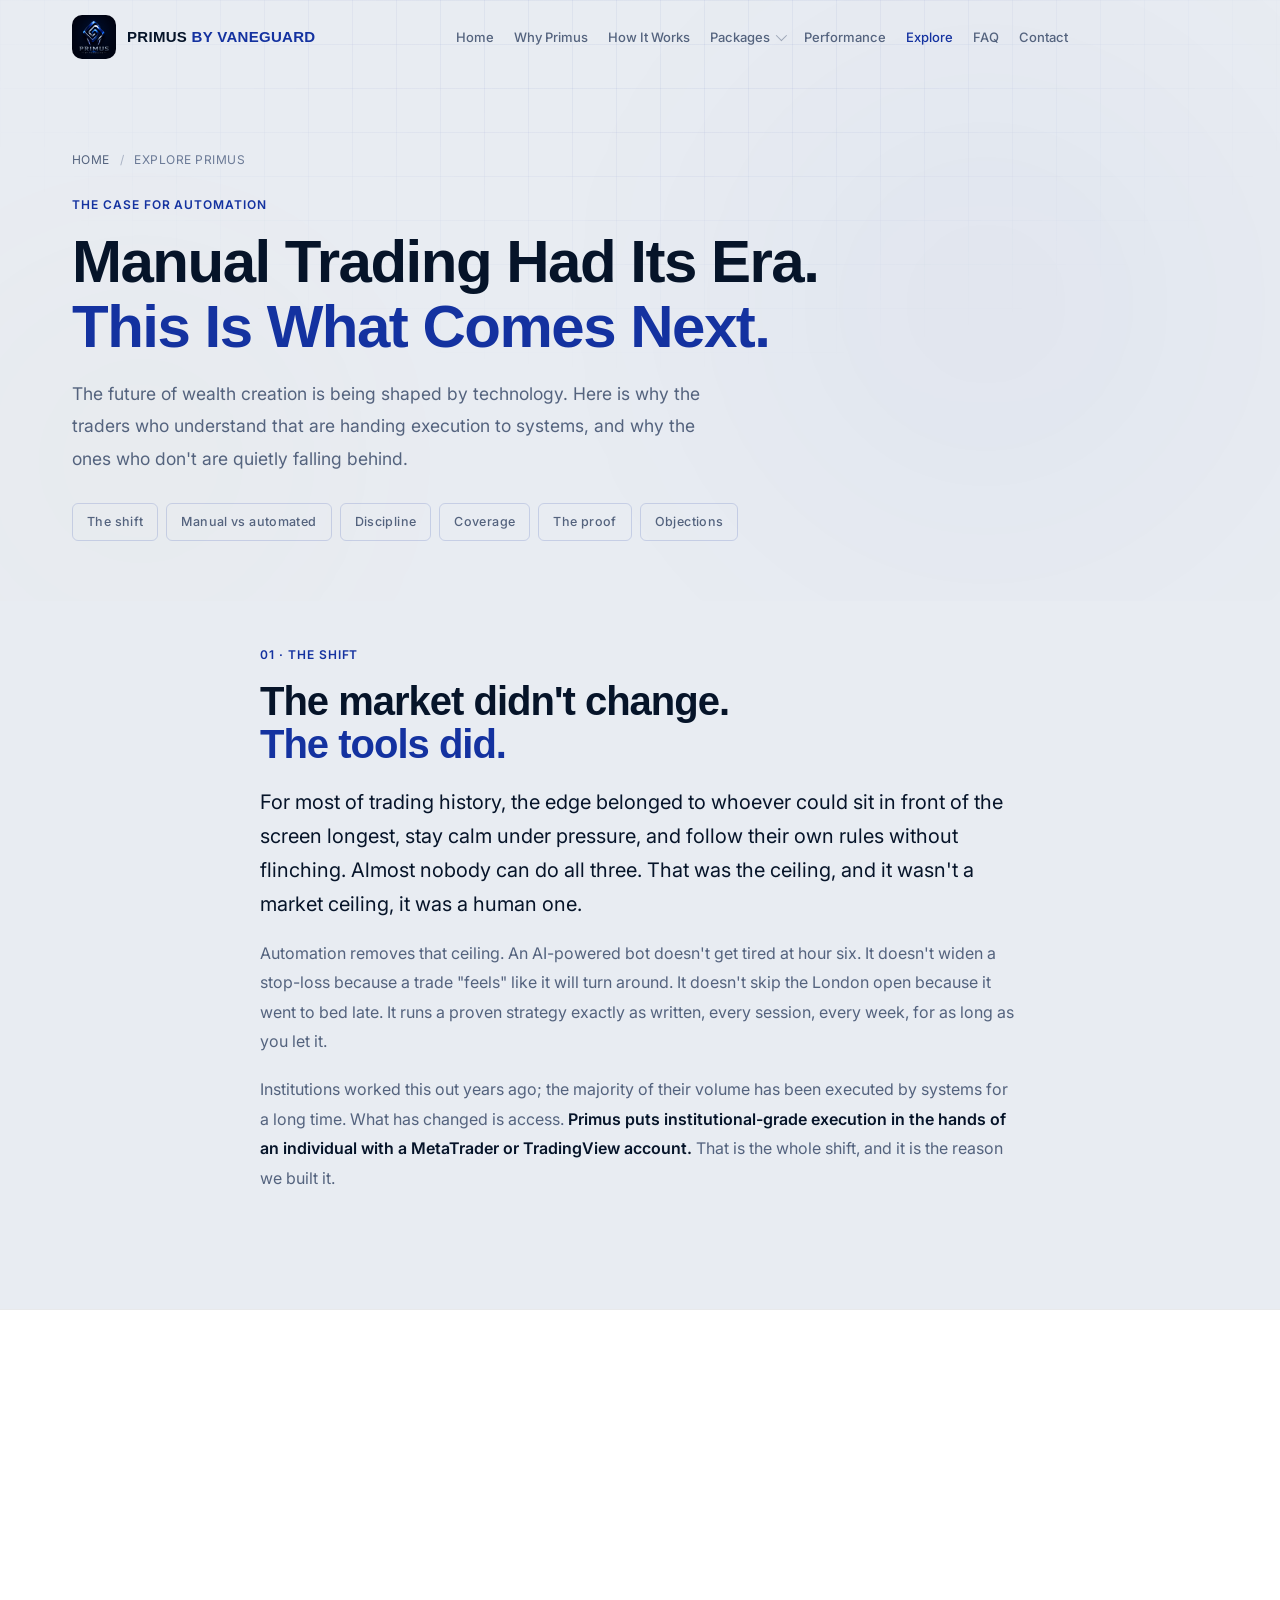
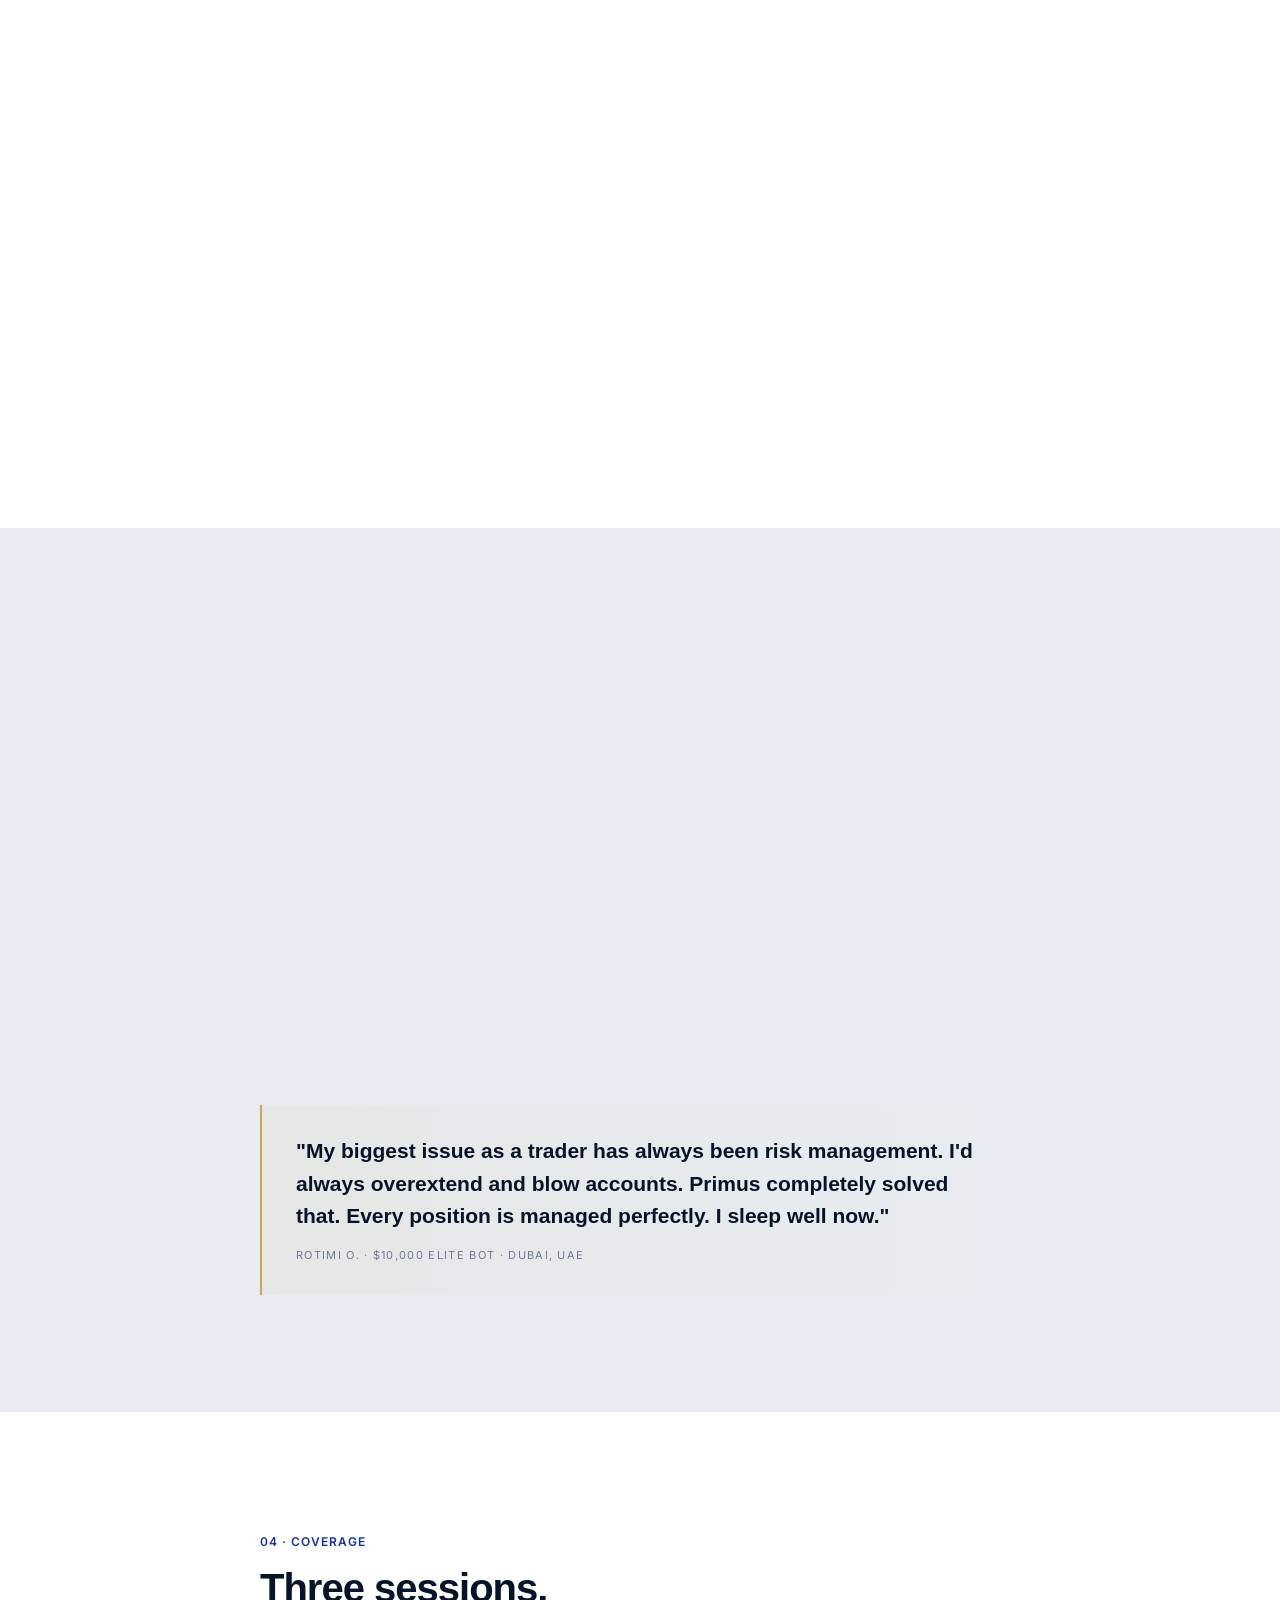
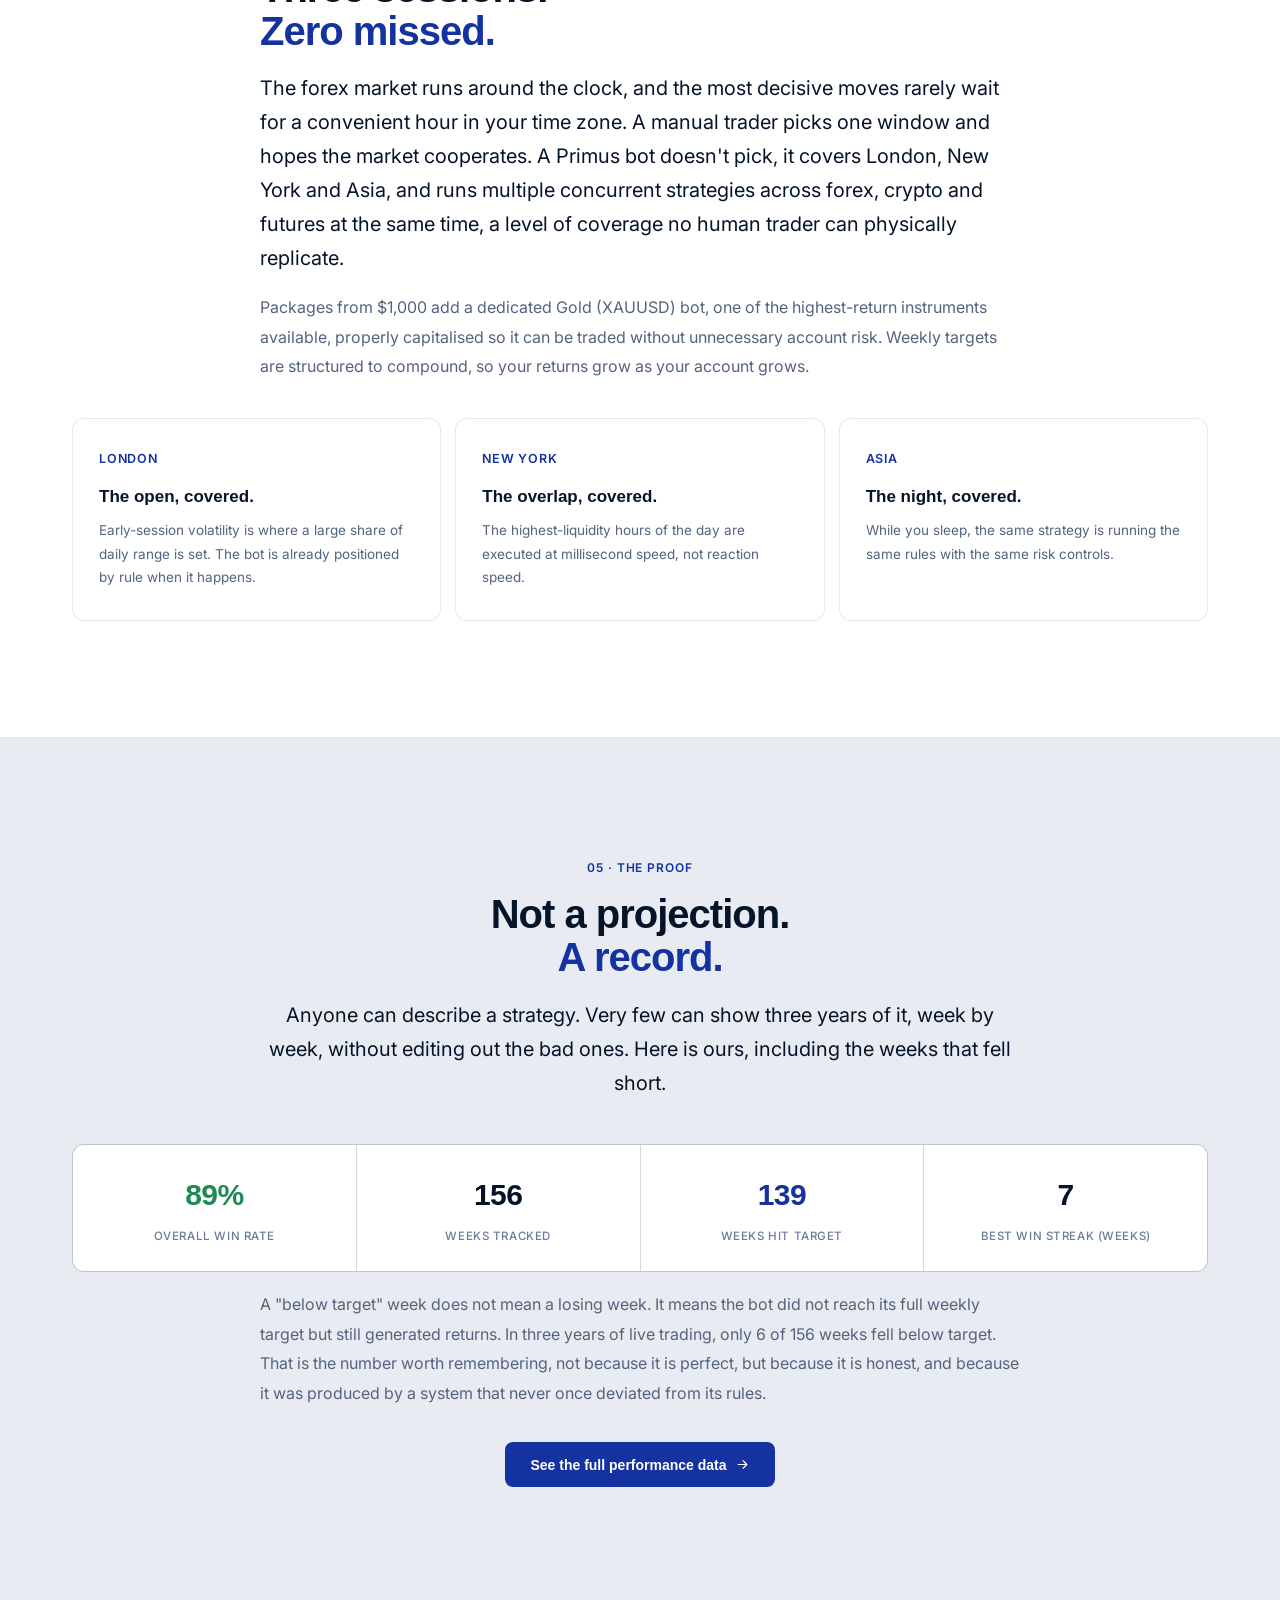
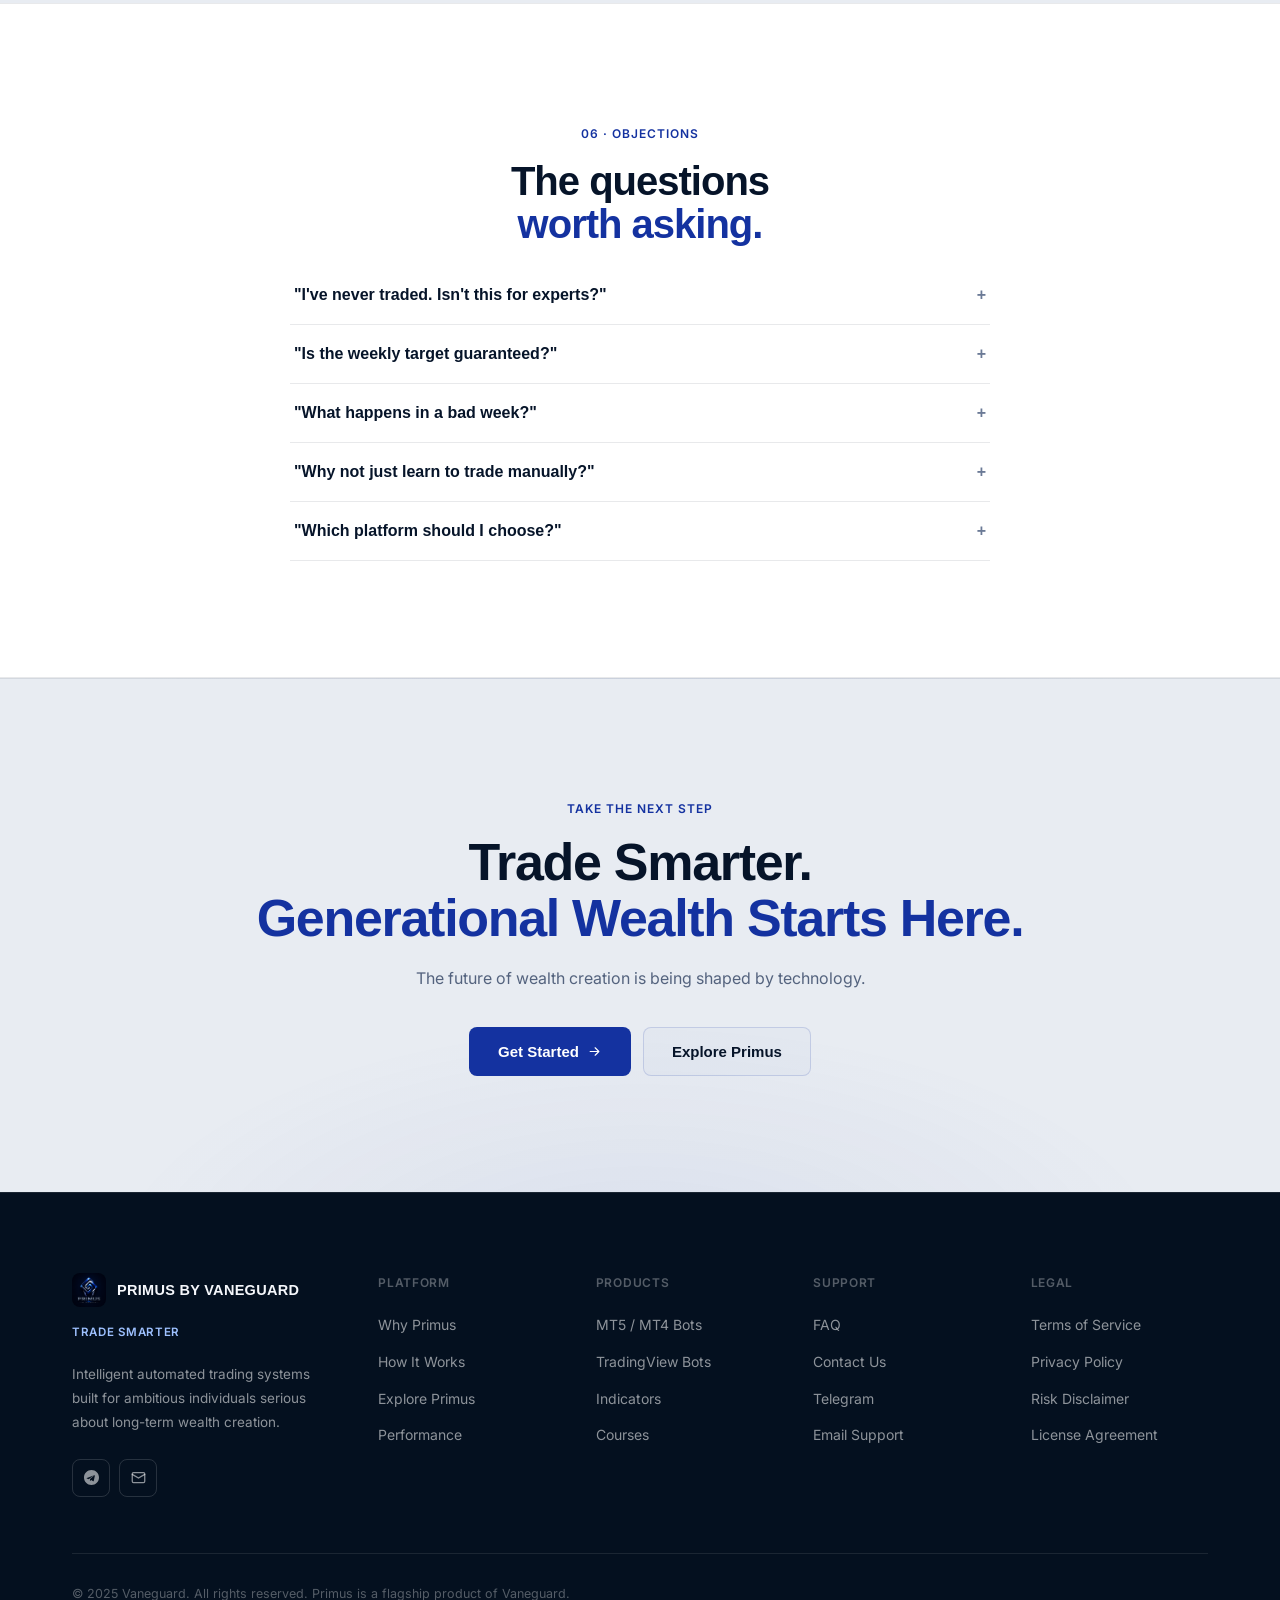
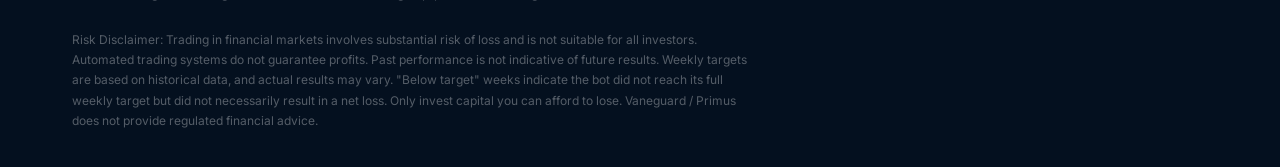
==== commit 0235873a: "Update explore.html" ====
--- a/explore.html
+++ b/explore.html
@@ -11,7 +11,508 @@
 <link rel="preconnect" href="https://fonts.googleapis.com">
 <link rel="preconnect" href="https://fonts.gstatic.com" crossorigin>
 <link href="https://fonts.googleapis.com/css2?family=Manrope:wght@500;600;700;800&family=Inter:wght@400;500;600&display=swap" rel="stylesheet">
-<link rel="stylesheet" href="css/design.css">
+<style>
+/* Primus by Vaneguard
+   Design system: tokens, layout, components.
+   .zone-dark re-declares the same tokens with inverted values so
+   dark sections (footer, contact) restyle without duplicate rules. */
+*,*::before,*::after{box-sizing:border-box;margin:0;padding:0}
+html{scroll-behavior:smooth;font-size:16px;-webkit-text-size-adjust:100%;overflow-x:hidden}
+body{background:#E8ECF2;color:#061429;font-family:'Inter',sans-serif;font-weight:400;line-height:1.6;overflow-x:hidden;-webkit-font-smoothing:antialiased}
+a{color:inherit;text-decoration:none}
+img{max-width:100%;display:block}
+button{font-family:inherit}
+::selection{background:rgba(20,50,160,.18);color:#061429}
+
+:root{
+  --bg:#E8ECF2;--bg1:#F0F3F8;--bg2:#FFFFFF;--panel:#FFFFFF;--panel2:#F5F8FC;
+  --line:rgba(6,20,41,.09);--line2:rgba(20,50,160,.16);
+  --blu:#1432A0;--blu2:#1E40C8;--cyan:#4169E1;
+  --bluGlow:rgba(20,50,160,.06);--bluLine:rgba(20,50,160,.32);
+  --red:#e5646f;--amber:#C9A84C;
+  --t1:#061429;--t2:#54637E;--t3:#6B7A96;--t4:#B4BFD0;
+  --disp:'Manrope',sans-serif;--mono:'Inter',sans-serif;
+  --e:cubic-bezier(.32,.72,0,1);--fast:.25s var(--e);--slow:.6s var(--e);
+  --r:8px;--r2:12px;--r3:16px;
+}
+/* dark-zone override: footer, .primus panel, contact section.
+   Same token names, inverted values -> every component below
+   (cards, kickers, buttons, text) adapts automatically. */
+.zone-dark{
+  --bg1:#0B1F3A;--panel:#0e1b30;--panel2:#0c1a2e;
+  --line:rgba(255,255,255,.09);--line2:rgba(255,255,255,.14);
+  --bluGlow:rgba(65,105,225,.14);--bluLine:rgba(65,105,225,.45);
+  --t1:#f5f7fb;--t2:rgba(255,255,255,.55);--t3:rgba(255,255,255,.32);--t4:rgba(255,255,255,.2);
+  color:var(--t1);
+}
+
+.wrap{max-width:1200px;margin:0 auto;padding:0 32px}
+section{position:relative;padding:116px 0}
+.center{text-align:center}
+.center .sec-sub{margin-inline:auto}
+
+/* TYPE */
+.kicker{display:inline-block;font-family:var(--mono);font-size:12px;font-weight:600;letter-spacing:.08em;text-transform:uppercase;color:var(--blu);margin-bottom:16px}
+.zone-dark .kicker{color:#9ec1ff}
+.sec-title{font-family:var(--disp);font-size:clamp(30px,4.4vw,50px);font-weight:800;letter-spacing:-.025em;line-height:1.08;color:var(--t1)}
+.sec-title .g{color:var(--blu)}
+.sec-sub{font-size:16px;font-weight:400;color:var(--t2);line-height:1.8;max-width:560px;margin-top:18px}
+.lede{font-size:clamp(15px,1.7vw,17.5px);font-weight:400;color:var(--t2);line-height:1.85}
+
+/* REVEALS */
+.rv,.rv-l,.rv-r,.rv-s{opacity:0;transform:translateY(12px);transition:opacity .45s ease,transform .45s ease}
+.rv.on,.rv-l.on,.rv-r.on,.rv-s.on{opacity:1;transform:none}
+.d1{transition-delay:.05s}.d2{transition-delay:.09s}.d3{transition-delay:.13s}.d4{transition-delay:.17s}.d5{transition-delay:.21s}.d6{transition-delay:.25s}
+
+/* BUTTONS */
+.btn{position:relative;display:inline-flex;align-items:center;justify-content:center;gap:8px;font-family:var(--disp);font-size:14px;font-weight:700;padding:14px 24px;border-radius:var(--r);border:1px solid transparent;cursor:pointer;transition:background .18s ease,border-color .18s ease,color .18s ease;white-space:nowrap;line-height:1}
+.btn svg{width:15px;height:15px;transition:transform var(--fast)}
+.btn-g{background:var(--blu);color:#fff}
+.btn-g:hover{background:var(--blu2)}
+.btn-o{background:rgba(20,50,160,.02);color:var(--t1);border-color:var(--line2)}
+.btn-o:hover{border-color:var(--bluLine);color:var(--blu);background:var(--bluGlow)}
+.zone-dark .btn-o{color:var(--t1);border-color:var(--line2);background:rgba(255,255,255,.03)}
+.btn-ghost{color:var(--t2);background:transparent}
+.btn-ghost:hover{color:var(--t1)}
+.btn-sm{padding:10px 16px;font-size:13px}
+.btn-lg{padding:16px 28px;font-size:15px}
+
+/* NAV */
+#nav{position:fixed;inset:0 0 auto;z-index:1000;transition:height .3s var(--e),background .3s var(--e),box-shadow .3s var(--e)}
+#nav.stuck{background:rgba(232,236,242,.88);backdrop-filter:blur(24px) saturate(1.3);-webkit-backdrop-filter:blur(24px) saturate(1.3);border-bottom:1px solid var(--line);box-shadow:0 10px 30px rgba(6,20,41,.08)}
+.nav-in{display:flex;align-items:center;justify-content:space-between;gap:14px;height:74px;min-width:0}
+.nav-logo{display:flex;align-items:center;gap:11px;min-width:0;flex:0 1 auto;overflow:hidden}
+.nav-logo-img{width:44px;height:44px;border-radius:10px;object-fit:cover;flex:0 0 44px}
+.nav-name{font-family:var(--disp);font-size:15px;font-weight:800;letter-spacing:.02em;color:var(--t1);line-height:1.1;white-space:nowrap}
+.nav-name b{color:var(--blu);font-weight:700}
+.nav-motto{white-space:nowrap;font-family:var(--mono);font-size:10px;font-weight:500;letter-spacing:.06em;text-transform:uppercase;color:var(--t3)}
+.nav-links{display:flex;align-items:center;gap:2px;list-style:none;min-width:0}
+.nav-links>li{position:relative}
+.nav-links a.top{position:relative;white-space:nowrap;font-size:13.5px;font-weight:500;color:var(--t2);padding:10px 13px;border-radius:8px;transition:var(--fast);display:flex;align-items:center;gap:6px}
+.nav-links a.top:hover,.nav-links a.top.active{color:var(--t1)}
+.nav-links a.top.active{color:var(--blu)}
+.nav-links a.top .car{width:8px;height:8px;border-right:1.4px solid currentColor;border-bottom:1.4px solid currentColor;transform:rotate(45deg) translateY(-2px);transition:var(--fast);opacity:.5}
+.nav-links>li:hover .car{transform:rotate(225deg) translateY(-1px)}
+.mega{position:absolute;top:calc(100% + 10px);left:50%;transform:translateX(-50%) translateY(-6px);background:linear-gradient(180deg,#FFFFFF,#F7F9FC);border:1px solid var(--line2);border-radius:var(--r2);padding:10px;min-width:290px;opacity:0;visibility:hidden;transition:.3s var(--e);box-shadow:0 30px 80px -12px rgba(6,20,41,.25)}
+.nav-links>li:hover .mega,.nav-links>li:focus-within .mega{opacity:1;visibility:visible;transform:translateX(-50%) translateY(0)}
+.mega a{display:flex;align-items:center;gap:13px;padding:10px 12px;border-radius:10px;transition:var(--fast)}
+.mega a:hover,.mega a:focus-visible{background:rgba(20,50,160,.05)}
+.mg-ic{width:34px;height:34px;border-radius:9px;background:var(--bluGlow);border:1px solid rgba(20,50,160,.18);display:flex;align-items:center;justify-content:center;flex-shrink:0}
+.mg-ic svg{width:15px;height:15px;stroke:var(--blu);fill:none;stroke-width:1.8;stroke-linecap:round;stroke-linejoin:round}
+.mg-t{font-size:13.5px;font-weight:700;color:var(--t1)}
+.mg-s{font-size:12px;color:var(--t3);margin-top:1px}
+.mega-all{border-top:1px solid var(--line);margin-top:6px;padding-top:8px}
+.mega-all a{justify-content:center;font-family:var(--mono);font-size:12.5px;font-weight:600;letter-spacing:.03em;text-transform:uppercase;color:var(--blu)}
+.nav-cta{display:flex;align-items:center;gap:10px;flex:0 0 auto}
+.burger{display:none;width:42px;height:42px;border-radius:10px;border:1px solid var(--line2);background:none;cursor:pointer;flex-direction:column;align-items:center;justify-content:center;gap:5px}
+.burger span{display:block;width:18px;height:1.6px;background:var(--t2)}
+#mnav{position:fixed;inset:0;background:rgba(232,236,242,.98);backdrop-filter:blur(20px);z-index:1001;display:none;flex-direction:column;align-items:center;justify-content:flex-start;gap:2px;overflow-y:auto;padding:80px 20px 40px}
+#mnav.open{display:flex}
+#mnav a{font-family:var(--disp);font-size:20px;font-weight:700;color:var(--t1);padding:10px 30px;transition:transform .4s var(--e),opacity .4s var(--e);text-align:center}
+#mnav a:hover{color:var(--blu)}
+#mnav .m-sub{font-size:13.5px;font-weight:400;color:var(--t2);padding:4px 30px}
+.mclose{position:absolute;top:20px;right:24px;width:42px;height:42px;border-radius:var(--r);border:1px solid var(--line2);background:none;color:var(--t2);font-size:18px;cursor:pointer}
+
+/* HERO */
+.hero{position:relative;min-height:100svh;display:flex;align-items:center;overflow:hidden;padding-top:150px}
+.hero-bg-grid{position:absolute;inset:0;background-image:linear-gradient(rgba(20,50,160,.05) 1px,transparent 1px),linear-gradient(90deg,rgba(20,50,160,.05) 1px,transparent 1px);background-size:44px 44px;-webkit-mask-image:radial-gradient(ellipse 75% 65% at 50% 42%,#000 25%,transparent 72%);mask-image:radial-gradient(ellipse 75% 65% at 50% 42%,#000 25%,transparent 72%)}
+.hero-beam{position:absolute;width:70vw;height:70vw;border-radius:50%;filter:blur(120px);opacity:.35;pointer-events:none;background:radial-gradient(circle,rgba(20,50,160,.13),transparent 62%);top:-24%;right:-12%}
+.hero-beam.o2{top:auto;bottom:-30%;right:auto;left:-14%;width:50vw;height:50vw;background:radial-gradient(circle,rgba(201,168,76,.13),transparent 62%);opacity:.3}
+.hero-ticker{position:absolute;top:74px;left:0;right:0;height:46px;overflow:hidden;z-index:2;background:rgba(255,255,255,.55);backdrop-filter:blur(10px);border-bottom:1px solid var(--line)}
+.hero-ticker .tradingview-widget-container{height:46px}
+.h-split{display:grid;grid-template-columns:1.06fr .94fr;gap:52px;align-items:center;position:relative;z-index:2;width:100%}
+.h-gem{width:100%;aspect-ratio:1;max-width:520px;margin:0 auto;position:relative}
+.h-gem canvas{width:100%;height:100%;display:block}
+.eyebrow{display:inline-block;font-family:var(--mono);font-size:12px;font-weight:600;letter-spacing:.08em;text-transform:uppercase;color:var(--blu)}
+.h-title{font-family:var(--disp);font-size:clamp(36px,5.2vw,62px);font-weight:800;letter-spacing:-.03em;line-height:1.06;color:var(--t1);margin:18px 0 20px}
+.h-title .ln{display:block}
+.h-title .g{color:var(--blu)}
+.h-sub{max-width:560px}
+.h-cta{display:flex;gap:12px;flex-wrap:wrap;margin-top:30px}
+.h-trust{display:flex;gap:22px;flex-wrap:wrap;margin-top:32px}
+.h-trust div{display:flex;align-items:center;gap:8px;font-size:13px;color:var(--t2)}
+.h-trust svg{width:14px;height:14px;stroke:var(--blu);fill:none;stroke-width:2.2;stroke-linecap:round;stroke-linejoin:round;flex-shrink:0}
+@media(max-width:1024px){.h-split{grid-template-columns:1fr;gap:0}.h-gem{order:-1;max-width:300px}}
+@media(max-width:999px){.h-split{grid-template-columns:1fr}.h-gem{order:-1;max-width:240px;margin:0 auto 4px}}
+@media(max-width:640px){.hero{min-height:auto;padding-top:108px;padding-bottom:40px}.h-trust{gap:14px}.h-gem{max-width:200px}.h-title{margin-top:16px}}
+
+.risk-strip{background:rgba(201,168,76,.05);border-block:1px solid rgba(201,168,76,.16);padding:14px 0}
+.risk-strip p{font-size:12.5px;color:var(--t2);line-height:1.7;text-align:center;max-width:960px;margin:0 auto}
+.risk-strip b{color:#8a6a26;font-weight:700}
+
+/* CRYSTAL CARDS */
+.card{background:var(--panel);border:1px solid var(--line);border-radius:var(--r2);position:relative;overflow:hidden;transition:border-color .18s ease,box-shadow .18s ease;box-shadow:0 1px 2px rgba(6,20,41,.04)}
+.zone-dark .card{box-shadow:none}
+.card:hover{border-color:var(--line2);box-shadow:0 6px 20px rgba(6,20,41,.08)}
+.zone-dark .card:hover{box-shadow:none;border-color:var(--line2)}
+.card>*{position:relative}
+.ic{width:44px;height:44px;border-radius:10px;background:var(--bluGlow);border:1px solid rgba(20,50,160,.18);display:flex;align-items:center;justify-content:center;flex-shrink:0}
+.ic svg{width:19px;height:19px;stroke:var(--blu);fill:none;stroke-width:1.8;stroke-linecap:round;stroke-linejoin:round}
+
+/* FIND-IT CARDS (why-section) */
+.findit{display:grid;grid-template-columns:repeat(3,1fr);gap:14px}
+.fi-card{padding:32px 26px;display:flex;flex-direction:column;align-items:flex-start}
+.fi-badge{font-family:var(--mono);font-size:11px;font-weight:600;letter-spacing:.06em;text-transform:uppercase;color:var(--blu);background:var(--bluGlow);border:1px solid rgba(20,50,160,.2);padding:4px 10px;border-radius:6px;margin-bottom:18px}
+.fi-num{font-family:var(--mono);font-size:13px;font-weight:600;letter-spacing:.06em;color:var(--blu);line-height:1;margin-bottom:14px}
+.fi-title{font-family:var(--disp);font-size:18px;font-weight:700;color:var(--t1);margin-bottom:8px}
+.fi-desc{font-size:13.5px;color:var(--t2);line-height:1.7;flex:1}
+.fi-go{margin-top:20px;font-family:var(--mono);font-size:12.5px;font-weight:600;letter-spacing:.03em;text-transform:uppercase;color:var(--blu);display:flex;align-items:center;gap:7px;transition:gap var(--fast)}
+.fi-go svg{width:12px;height:12px;stroke:var(--blu);fill:none;stroke-width:2;stroke-linecap:round;transition:transform .3s var(--e)}
+
+@media(max-width:1200px){.findit{grid-template-columns:repeat(2,1fr)}}
+@media(max-width:640px){.findit{grid-template-columns:1fr}}
+
+/* STEP GRID */
+.stepgrid{display:grid;grid-template-columns:repeat(3,1fr);gap:16px;margin-top:46px}
+.step{background:var(--panel);border:1px solid var(--line);border-radius:var(--r2);padding:30px 26px;position:relative;transition:border-color .18s ease}
+.step:hover{border-color:var(--line2)}
+.step-n{font-family:var(--mono);font-size:12.5px;font-weight:600;color:var(--blu);letter-spacing:.06em;margin-bottom:14px}
+.step h3{font-family:var(--disp);font-size:17px;font-weight:800;color:var(--t1);margin-bottom:9px}
+.step p{font-size:13.5px;color:var(--t2);line-height:1.75}
+@media(max-width:860px){.stepgrid{grid-template-columns:1fr}}
+
+/* PHILO / PRIMUS PANEL */
+.philo{display:grid;grid-template-columns:.9fr 1.1fr;gap:60px;align-items:center}
+.philo-gem{display:flex;align-items:center;justify-content:center}
+.philo-gem canvas{width:100%;height:100%}
+@media(max-width:1024px){.philo{grid-template-columns:1fr;gap:38px}.philo-gem{max-width:280px;margin:0 auto}}
+.pf-list{display:flex;flex-direction:column;gap:14px}
+.pf-item{display:flex;gap:16px;align-items:flex-start;padding:20px;border:1px solid var(--line);border-radius:var(--r2);background:var(--panel);transition:border-color .18s ease}
+.pf-item:hover{border-color:var(--line2)}
+.pf-text h4{font-family:var(--disp);font-size:15px;font-weight:800;color:var(--t1);margin-bottom:4px}
+.pf-text p{font-size:13px;color:var(--t2);line-height:1.65}
+.pv-panel{background:var(--panel);border:1px solid var(--line);border-radius:var(--r2);padding:28px}
+.pv-header{display:flex;justify-content:space-between;align-items:center;margin-bottom:20px}
+.pv-title{font-family:var(--mono);font-size:12px;font-weight:600;color:var(--t3);letter-spacing:.06em;text-transform:uppercase}
+.pv-chart{height:96px;display:flex;align-items:flex-end;gap:2px;margin-bottom:20px}
+.pv-bar{flex:1;border-radius:3px 3px 0 0;min-width:0;transform:scaleY(0);transform-origin:bottom;transition:transform .6s var(--e)}
+.chart-grow .pv-bar{transform:scaleY(1)}
+.pv-bar.w{background:linear-gradient(to top,var(--blu),var(--cyan))}
+.pv-bar.a{background:linear-gradient(to top,var(--amber),#e3c583)}
+.pv-bar.m{background:var(--t4)}
+.pv-stats{display:grid;grid-template-columns:repeat(3,1fr);gap:10px}
+.pvs{text-align:center}
+.pvs-val{font-family:var(--disp);font-size:1.3rem;font-weight:800;color:var(--t1)}
+.pvs-lbl{font-family:var(--mono);font-size:11px;color:var(--t3);letter-spacing:.05em;text-transform:uppercase;margin-top:3px}
+
+/* STAT ROW */
+.stat-row{display:grid;grid-template-columns:repeat(4,1fr);gap:1px;background:var(--line);border:1px solid var(--line);border-radius:var(--r2);overflow:hidden;margin-top:44px}
+.stat-cell{background:var(--panel);padding:26px 22px;text-align:center}
+.stat-v{font-family:var(--disp);font-size:clamp(22px,3vw,30px);font-weight:800;color:var(--t1);letter-spacing:-.02em;font-variant-numeric:tabular-nums}
+.stat-v.green{color:#1f8a54}.stat-v.blue{color:var(--blu)}
+.stat-l{font-family:var(--mono);font-size:11.5px;font-weight:500;letter-spacing:.05em;text-transform:uppercase;color:var(--t3);margin-top:8px;display:flex;align-items:center;justify-content:center;gap:6px}
+@media(max-width:760px){.stat-row{grid-template-columns:1fr 1fr}}
+
+/* PERFORMANCE PANELS */
+.perf-grid{display:grid;grid-template-columns:1fr 1fr;gap:20px;margin-top:20px}
+.perf-panel{background:var(--panel);border:1px solid var(--line);border-radius:var(--r2);padding:28px}
+.perf-panel-title{font-family:var(--mono);font-size:12px;color:var(--t3);letter-spacing:.06em;text-transform:uppercase;margin-bottom:20px;font-weight:600}
+.bar-chart{height:140px;display:flex;align-items:flex-end;gap:2px}
+.pc-bar{flex:1;border-radius:2px 2px 0 0;min-width:0;transition:opacity .2s;transform:scaleY(0);transform-origin:bottom}
+.chart-grow .pc-bar{transform:scaleY(1)}
+.pc-bar:hover{opacity:.72}
+.pc-bar.w{background:linear-gradient(to top,var(--blu),var(--cyan))}
+.pc-bar.a{background:linear-gradient(to top,var(--amber),#e3c583)}
+.pc-bar.m{background:var(--t4)}
+.perf-legend{display:flex;gap:16px;font-size:11.5px;color:var(--t2);margin-top:14px;flex-wrap:wrap}
+.leg-dot{width:7px;height:7px;border-radius:50%;display:inline-block;margin-right:6px;vertical-align:middle}
+.donut-wrap{display:flex;flex-direction:column;align-items:center}
+.donut-svg{width:170px;height:170px}
+.donut-svg circle{transition:stroke-dasharray 1s ease,stroke-dashoffset 1s ease}
+.donut-legend{display:flex;flex-direction:column;gap:9px;margin-top:18px;width:100%}
+.dl-row{display:flex;align-items:center;justify-content:space-between;font-size:12.5px}
+.dl-left{display:flex;align-items:center;gap:8px;color:var(--t2)}
+.dl-val{font-weight:700;color:var(--t1)}
+@media(max-width:900px){.perf-grid{grid-template-columns:1fr}}
+
+.pairs-grid{display:grid;grid-template-columns:repeat(3,1fr);gap:14px;margin-top:16px}
+.pair-card{padding:22px}
+.pair-name{font-size:13.5px;font-weight:600;color:var(--t1);margin-bottom:12px;display:flex;align-items:center;justify-content:center;gap:7px}
+.pair-tag{font-family:var(--mono);font-size:10.5px;font-weight:600;letter-spacing:.05em;text-transform:uppercase;padding:2px 7px;border-radius:5px;background:rgba(201,168,76,.15);color:#9c7a2e}
+.pair-chart{height:150px;margin:6px 0 14px;border-radius:9px;overflow:hidden;border:1px solid var(--line)}
+.pair-chart .tradingview-widget-container{height:100%;width:100%}
+.pair-rate{font-family:var(--disp);font-size:1.7rem;font-weight:800;color:#1f8a54}
+.pair-lbl{font-family:var(--mono);font-size:11.5px;color:var(--t3);letter-spacing:.05em;text-transform:uppercase;margin-top:3px}
+@media(max-width:760px){.pairs-grid{grid-template-columns:1fr 1fr}}
+@media(max-width:480px){.pairs-grid{grid-template-columns:1fr}}
+
+.perf-detail-grid{display:grid;grid-template-columns:repeat(3,1fr);gap:14px;margin-top:20px}
+.pd-card{padding:22px;text-align:center}
+.pd-icon{font-size:1.5rem;margin-bottom:8px}
+.pd-val{font-family:var(--disp);font-size:1.4rem;font-weight:800;color:var(--t1);margin-bottom:3px}
+.pd-val.green{color:#1f8a54}
+.pd-lbl{font-size:11px;color:var(--t2)}
+@media(max-width:760px){.perf-detail-grid{grid-template-columns:1fr}}
+
+/* REVIEWS */
+.reviews-grid{display:grid;grid-template-columns:repeat(auto-fill,minmax(280px,1fr));gap:16px}
+.r-card{padding:28px}
+.r-stars{color:var(--amber);font-size:13px;letter-spacing:.1em;margin-bottom:12px}
+.r-text{font-size:14px;color:var(--t2);line-height:1.75;margin-bottom:18px}
+.r-author{display:flex;align-items:center;gap:11px}
+.r-av{width:36px;height:36px;border-radius:8px;background:var(--blu);color:#fff;display:flex;align-items:center;justify-content:center;font-size:12px;font-weight:700;flex-shrink:0;font-family:var(--disp)}
+.r-name{font-size:13px;font-weight:600;color:var(--t1)}
+.r-pkg{font-size:12px;color:var(--t3)}
+.r-country{font-size:11.5px;color:var(--blu);font-weight:500}
+.swipe-hint{display:none;font-size:12px;color:var(--t3);margin-top:14px}
+@media(max-width:900px){.reviews-grid{display:flex;overflow-x:auto;scroll-snap-type:x mandatory;gap:14px;margin:0 -32px;padding:0 32px 10px;-webkit-overflow-scrolling:touch;scrollbar-width:none}.reviews-grid::-webkit-scrollbar{display:none}.r-card{min-width:min(84%,340px);scroll-snap-align:center}.swipe-hint{display:block}}
+
+/* PRICING */
+.tab-bar{display:inline-flex;gap:4px;background:var(--panel);border:1px solid var(--line);border-radius:var(--r);padding:4px;margin-top:20px}
+.tab-btn{padding:10px 20px;border-radius:6px;font-family:var(--disp);font-size:13.5px;font-weight:700;border:none;cursor:pointer;background:transparent;color:var(--t2);transition:var(--fast);white-space:nowrap}
+.tab-btn.active{background:var(--blu);color:#fff}
+.tab-panel{display:none}
+.tab-panel.active{display:block}
+.tier-hdr{display:flex;align-items:center;gap:16px;margin-bottom:16px;margin-top:44px}
+.tier-tag{font-family:var(--disp);font-size:16px;font-weight:800;color:var(--t1);white-space:nowrap}
+.tier-line{flex:1;height:1px;background:var(--line)}
+.cards-row{display:grid;grid-template-columns:repeat(auto-fill,minmax(260px,1fr));gap:14px}
+.p-card{padding:28px}
+.p-badge{position:static;display:inline-block;margin-bottom:14px;background:var(--t1);color:var(--bg);font-family:var(--mono);font-size:11px;font-weight:600;letter-spacing:.05em;text-transform:uppercase;padding:5px 10px;border-radius:6px}
+.p-badge.contact{background:var(--blu);color:#fff}
+.p-price{font-family:var(--disp);font-size:2rem;font-weight:800;color:var(--t1);line-height:1;margin-bottom:4px}
+.p-fee{font-size:12px;color:var(--t3);margin-bottom:6px}
+.p-target{font-family:var(--mono);font-size:12.5px;font-weight:500;color:#177a49;margin-bottom:18px}
+.p-features{list-style:none;margin-bottom:22px}
+.p-features li{font-size:13px;color:var(--t2);padding:4px 0;display:flex;align-items:center;gap:8px}
+.p-features li::before{content:'';width:12px;height:1px;background:var(--t4);flex-shrink:0}
+.p-features li.gold::before{content:'';width:6px;height:6px;border-radius:50%;background:var(--amber)}
+.p-btn{width:100%;padding:13px;border-radius:var(--r);font-family:var(--disp);font-size:13.5px;font-weight:700;cursor:pointer;transition:var(--fast);text-align:center;text-decoration:none;display:block;border:1px solid transparent}
+.p-btn-sel{background:transparent;color:var(--t1);border-color:var(--line2)}
+.p-btn-sel:hover,.p-btn-sel.sel{background:var(--t1);color:var(--bg);border-color:var(--t1)}
+.p-btn-contact{background:transparent;color:var(--blu);border-color:var(--bluLine)}
+.p-btn-contact:hover{background:var(--blu);color:#fff}
+.card-addons{margin-top:16px;padding-top:16px;border-top:1px solid var(--line);display:flex;flex-direction:column;gap:8px}
+.addons-hdr{display:flex;align-items:center;justify-content:space-between;font-family:var(--mono);font-size:11px;font-weight:600;letter-spacing:.05em;text-transform:uppercase;color:var(--t3);margin-bottom:2px}
+.addons-tap{font-size:11px;font-weight:600;letter-spacing:.02em;text-transform:none;color:var(--blu)}
+.card-addon-row{display:flex;align-items:center;gap:9px;padding:9px 11px;border-radius:9px;border:1px solid var(--line);background:var(--bg1);transition:border-color .15s,background .15s;text-decoration:none}
+.card-addon-row:hover{border-color:var(--bluLine);background:var(--bluGlow)}
+.addon-plus{width:18px;height:18px;flex-shrink:0;border-radius:4px;background:var(--blu);color:#fff;font-size:11px;font-weight:700;display:flex;align-items:center;justify-content:center;line-height:1}
+.addon-lbl{font-size:12.5px;color:var(--t2);flex:1}
+.addon-price-tag{font-family:var(--mono);font-size:12px;color:var(--blu);font-weight:600}
+.p-note{font-size:13.5px;color:var(--t2);margin-top:20px;padding:12px 16px;background:var(--bluGlow);border:1px solid var(--bluLine);border-radius:var(--r);max-width:560px}
+
+.ind-grid{display:grid;grid-template-columns:repeat(auto-fill,minmax(240px,1fr));gap:14px;margin-top:20px}
+.ind-card{padding:26px}
+.ind-icon{font-size:1.3rem;margin-bottom:10px}
+.ind-name{font-family:var(--disp);font-size:16px;font-weight:800;color:var(--t1);margin-bottom:3px}
+.ind-tagline{font-size:12.5px;color:var(--blu);font-weight:600;margin-bottom:10px}
+.ind-desc{font-size:13px;color:var(--t2);line-height:1.65;margin-bottom:16px}
+.ind-price{font-family:var(--disp);font-size:1.4rem;font-weight:800;color:var(--t1);margin-bottom:3px}
+.ind-fee{font-size:12px;color:var(--t3);margin-bottom:16px}
+
+/* CHECKOUT BAR + MODAL (dark, matches source) */
+.checkout-bar{position:fixed;bottom:0;left:0;right:0;z-index:600;background:#0B1F3A;border-top:1px solid rgba(255,255,255,.08);padding:16px 32px;display:flex;align-items:center;justify-content:space-between;gap:16px;flex-wrap:wrap;transform:translateY(100%);transition:transform .4s var(--e)}
+.checkout-bar.visible{transform:translateY(0)}
+.cb-items{font-size:12.5px;color:rgba(255,255,255,.7);max-width:60vw;overflow:hidden;text-overflow:ellipsis;white-space:nowrap}
+.cb-total{font-family:var(--disp);font-size:1.5rem;font-weight:800;color:#fff}
+.cb-actions{display:flex;gap:11px}
+.cb-clear{background:transparent;color:rgba(255,255,255,.72);border:1px solid rgba(255,255,255,.22);padding:11px 18px;border-radius:var(--r);font-size:13.5px;cursor:pointer;transition:var(--fast)}
+.cb-clear:hover{color:#fff}
+.cb-pay{background:var(--blu);color:#fff;padding:11px 26px;border-radius:var(--r);font-family:var(--disp);font-size:13.5px;font-weight:700;border:none;cursor:pointer;transition:var(--fast)}
+.cb-pay:hover{background:var(--blu2)}
+.modal-overlay{display:none;position:fixed;inset:0;z-index:700;background:rgba(6,20,41,.6);backdrop-filter:blur(8px);align-items:center;justify-content:center}
+.modal-overlay.open{display:flex}
+.modal{background:#fff;border-radius:var(--r3);padding:34px;max-width:440px;width:92%;position:relative;box-shadow:0 24px 80px rgba(6,20,41,.3);max-height:90vh;overflow-y:auto}
+.modal-close{position:absolute;top:14px;right:16px;width:36px;height:36px;background:none;border:1px solid var(--line);border-radius:var(--r);font-size:18px;cursor:pointer;color:var(--t2)}
+.modal h2{font-family:var(--disp);font-size:20px;font-weight:800;color:var(--t1);margin-bottom:20px}
+.modal-row{display:flex;justify-content:space-between;padding:10px 0;border-bottom:1px solid var(--line);font-size:13px}
+.modal-row span:first-child{color:var(--t2)}
+.modal-row span:last-child{font-weight:600;color:var(--t1)}
+.modal-total{display:flex;justify-content:space-between;padding:16px 0 20px;font-family:var(--disp);font-size:19px;font-weight:800;color:var(--t1)}
+.modal-note{background:var(--bluGlow);border-radius:var(--r);padding:13px;font-size:12px;color:var(--t2);line-height:1.6;margin-bottom:20px}
+.modal-actions{display:flex;gap:11px}
+.modal-pay{flex:2;background:var(--t1);color:#fff;padding:13px;border-radius:var(--r);font-family:var(--disp);font-size:13.5px;font-weight:700;border:none;cursor:pointer}
+.modal-pay:hover{background:var(--blu)}
+.modal-back{flex:1;background:transparent;color:var(--t2);padding:13px;border-radius:var(--r);border:1px solid var(--line2);cursor:pointer;font-size:13.5px}
+
+/* FAQ */
+.faq-wrap{max-width:700px;margin-top:20px}
+.faq-item{border-bottom:1px solid var(--line)}
+.faq-q{width:100%;display:flex;justify-content:space-between;align-items:center;padding:20px 4px;background:none;border:none;cursor:pointer;font-family:var(--disp);font-size:16px;font-weight:700;color:var(--t1);text-align:left;gap:16px}
+.faq-icon{font-size:16px;color:var(--t3);transition:transform .25s var(--e);flex-shrink:0}
+.faq-item.open .faq-icon{transform:rotate(45deg);color:var(--blu)}
+.faq-a{font-size:14px;color:var(--t2);line-height:1.75;max-height:0;overflow:hidden;transition:max-height .35s var(--e),padding .2s;padding:0 4px}
+.faq-item.open .faq-a{max-height:260px;padding-bottom:18px}
+
+/* CONTACT */
+.contact-grid{display:grid;grid-template-columns:1fr 1fr;gap:60px;margin-top:40px;align-items:start}
+.c-links{display:flex;flex-direction:column;gap:11px;margin-top:22px}
+.c-link{display:flex;align-items:center;gap:14px;padding:16px 18px;border:1px solid var(--line);border-radius:var(--r2);color:var(--t2);text-decoration:none;font-size:13.5px;transition:var(--fast)}
+.c-link:hover{border-color:var(--bluLine);color:var(--t1);background:var(--bluGlow)}
+.c-link-icon{font-size:18px;flex-shrink:0}
+.c-link-body{display:flex;flex-direction:column}
+.c-link-label{font-family:var(--mono);font-size:11.5px;font-weight:600;letter-spacing:.05em;text-transform:uppercase;color:var(--t3);margin-bottom:3px}
+.c-link-val{font-size:13px;color:var(--t2)}
+.c-badge{display:inline-flex;align-items:center;gap:5px;font-family:var(--mono);font-size:11px;font-weight:600;letter-spacing:.04em;text-transform:uppercase;color:#4cc98f;background:rgba(63,174,125,.14);border:1px solid rgba(63,174,125,.34);padding:3px 8px;border-radius:5px;margin-top:4px;width:fit-content}
+.contact-form{background:var(--panel);border:1px solid var(--line);border-radius:var(--r2);padding:30px}
+.contact-form h3{font-family:var(--disp);font-size:17px;font-weight:800;color:var(--t1);margin-bottom:22px}
+.cf-grp{margin-bottom:15px}
+.cf-grp label{display:block;font-family:var(--mono);font-size:11.5px;font-weight:600;color:var(--t2);letter-spacing:.04em;text-transform:uppercase;margin-bottom:7px}
+.cf-grp input,.cf-grp textarea,.cf-grp select{width:100%;background:rgba(255,255,255,.06);border:1px solid var(--line2);border-radius:var(--r);padding:12px 14px;color:var(--t1);font-family:'Inter',sans-serif;font-size:13.5px;outline:none;transition:border-color .2s;resize:vertical}
+.cf-grp input::placeholder,.cf-grp textarea::placeholder{color:var(--t3)}
+.cf-grp input:focus,.cf-grp textarea:focus,.cf-grp select:focus{border-color:var(--bluLine)}
+.cf-grp textarea{min-height:90px}
+.cf-grp select option{background:#0B1F3A;color:#fff}
+.cf-submit{width:100%;padding:14px;background:var(--blu);color:#fff;border:none;border-radius:var(--r);font-family:var(--disp);font-size:14px;font-weight:700;cursor:pointer;transition:var(--fast)}
+.cf-submit:hover{background:var(--blu2)}
+@media(max-width:900px){.contact-grid{grid-template-columns:1fr;gap:32px}}
+
+/* CTA BANNER */
+.cta-band{border-top:1px solid var(--line);background:radial-gradient(ellipse 70% 80% at 50% 115%,rgba(20,50,160,.07),transparent 60%)}
+
+/* FOOTER (sphere lives here) */
+footer{border-top:1px solid var(--line);padding:80px 0 36px;position:relative;overflow:hidden}
+.f-sphere{position:absolute;right:-110px;bottom:-110px;width:400px;height:400px;opacity:.5;pointer-events:auto;z-index:0}
+.f-grid{display:grid;grid-template-columns:1.5fr 1fr 1fr 1fr 1fr;gap:40px;margin-bottom:56px;position:relative;z-index:1}
+.f-logo{display:flex;align-items:center;gap:11px;margin-bottom:16px}
+.f-logo img{width:34px;height:34px;border-radius:8px;object-fit:cover}
+.f-name{font-family:var(--disp);font-size:14.5px;font-weight:800;letter-spacing:.02em;color:var(--t1)}
+.f-motto{font-family:var(--mono);font-size:11.5px;font-weight:600;letter-spacing:.06em;text-transform:uppercase;color:#9ec1ff;margin-bottom:20px}
+.f-desc{font-size:13.5px;color:var(--t2);line-height:1.8;max-width:300px;margin-bottom:24px}
+.f-social{display:flex;gap:9px}
+.f-soc{width:38px;height:38px;border-radius:var(--r);border:1px solid var(--line2);display:flex;align-items:center;justify-content:center;transition:border-color .18s ease,background .18s ease}
+.f-soc:hover{border-color:var(--bluLine);background:var(--bluGlow)}
+.f-soc svg{width:15px;height:15px;color:var(--t2)}
+.f-soc:hover svg{color:#9ec1ff}
+.f-h{font-family:var(--mono);font-size:12px;font-weight:600;letter-spacing:.06em;text-transform:uppercase;color:var(--t3);margin-bottom:20px}
+.f-ls{list-style:none;display:flex;flex-direction:column;gap:11px}
+.f-ls a{font-size:14px;color:var(--t2);transition:color .18s ease}
+.f-ls a:hover{color:#fff}
+.f-btm{border-top:1px solid var(--line);padding-top:30px;display:flex;justify-content:space-between;gap:26px;flex-wrap:wrap;position:relative;z-index:1}
+.f-copy{font-size:12.5px;color:var(--t3)}
+.f-mini{font-size:12px;color:var(--t3);line-height:1.7;max-width:680px}
+@media(max-width:1024px){.f-grid{grid-template-columns:1fr 1fr}.f-brand{grid-column:1/-1}}
+@media(max-width:900px){.f-grid{grid-template-columns:1fr;gap:36px}.f-btm{flex-direction:column}.f-sphere{width:260px;height:260px}}
+
+/* UTILS */
+#pbar{position:fixed;inset:0 auto auto 0;height:2px;background:var(--blu);z-index:9999;width:0;transition:width .12s linear}
+#stop{position:fixed;bottom:24px;right:24px;width:44px;height:44px;border-radius:var(--r);background:var(--panel);border:1px solid var(--line2);color:var(--blu);cursor:pointer;display:flex;align-items:center;justify-content:center;z-index:500;opacity:0;transform:translateY(16px);transition:var(--fast);box-shadow:0 8px 24px rgba(6,20,41,.12)}
+#stop.vis{opacity:1;transform:none}
+#stop:hover{border-color:var(--bluLine)}
+#stop svg{width:17px;height:17px}
+.skip-link{position:absolute;left:-9999px;top:0;z-index:1200;background:var(--blu);color:#fff;padding:12px 20px;border-radius:0 0 var(--r) 0;font-weight:600;font-size:14px}
+.skip-link:focus{left:0}
+a:focus-visible,button:focus-visible,input:focus-visible,textarea:focus-visible,select:focus-visible,.card:focus-visible,canvas:focus-visible{outline:2px solid var(--blu);outline-offset:3px;border-radius:6px}
+
+/* the sphere runs everywhere; density is reduced on small screens in JS */
+canvas.pv-orb{display:block;width:100%;height:100%;background:transparent;outline:none;-webkit-tap-highlight-color:transparent;touch-action:pan-y}
+
+/* INNER PAGE HEADER */
+.page-head{position:relative;padding:150px 0 60px;overflow:hidden}
+.page-head .hero-bg-grid{-webkit-mask-image:radial-gradient(ellipse 80% 90% at 50% 0%,#000 20%,transparent 70%);mask-image:radial-gradient(ellipse 80% 90% at 50% 0%,#000 20%,transparent 70%)}
+.page-head .wrap{position:relative;z-index:2}
+.page-head .sec-title{font-size:clamp(34px,5.4vw,60px)}
+.page-head .lede{max-width:640px;margin-top:18px}
+.crumb{font-family:var(--mono);font-size:12px;letter-spacing:.04em;text-transform:uppercase;color:var(--t3);margin-bottom:22px;display:flex;gap:10px;align-items:center}
+.crumb a{color:var(--t2)}.crumb a:hover{color:var(--blu)}
+.crumb span{opacity:.5}
+@media(max-width:640px){.page-head{padding:112px 0 44px}}
+
+/* WHAT-IS SECTION (home) */
+.what-grid{display:grid;grid-template-columns:1.05fr .95fr;gap:52px;align-items:center}
+.what-points{display:grid;gap:12px;margin-top:26px}
+.what-pt{display:flex;gap:14px;align-items:flex-start;padding:16px 18px;border:1px solid var(--line);border-radius:var(--r2);background:var(--panel)}
+.what-pt .ic{width:38px;height:38px;border-radius:10px}
+.what-pt h4{font-family:var(--disp);font-size:15px;font-weight:800;color:var(--t1);margin-bottom:3px}
+.what-pt p{font-size:13.5px;color:var(--t2);line-height:1.65}
+.what-visual{position:relative}
+.what-visual .card{padding:26px}
+.tick{display:flex;justify-content:space-between;align-items:center;padding:12px 0;border-bottom:1px solid var(--line);font-size:13px}
+.tick:last-child{border-bottom:0}
+.tick .k{color:var(--t2)}
+.tick .v{font-family:var(--mono);font-size:12.5px;font-weight:500;color:var(--t1)}
+.tick .v.up{color:#177a49}
+.flow{display:flex;align-items:center;gap:8px;margin-top:18px;font-family:var(--mono);font-size:11.5px;font-weight:500;letter-spacing:.03em;text-transform:uppercase;color:var(--t3);flex-wrap:wrap}
+.flow b{color:var(--blu);font-weight:500}
+.flow i{font-style:normal;opacity:.5}
+@media(max-width:960px){.what-grid{grid-template-columns:1fr;gap:32px}}
+
+/* PERFORMANCE SNAPSHOT (home) */
+.snap{display:grid;grid-template-columns:1fr 1fr;gap:20px;margin-top:44px;align-items:stretch}
+.snap .card{padding:26px}
+.snap-stats{display:grid;grid-template-columns:1fr 1fr;gap:12px}
+.snap-stat{padding:18px 16px;border:1px solid var(--line);border-radius:var(--r);background:var(--bg1);text-align:center}
+.snap-cta{margin-top:30px;text-align:center}
+@media(max-width:860px){.snap{grid-template-columns:1fr}}
+
+/* PENDING METRICS (performance page) */
+.metric-grid{display:grid;grid-template-columns:repeat(5,1fr);gap:14px;margin-top:20px}
+.metric .stat-l{color:var(--t2)}
+.metric{padding:22px 20px;border:1px solid var(--line);border-radius:var(--r2);background:var(--panel)}
+.metric .stat-v{font-size:clamp(20px,2.4vw,26px)}
+.metric .stat-l{justify-content:flex-start;text-align:left}
+.months{display:grid;grid-template-columns:repeat(12,1fr);gap:6px;margin-top:16px}
+.mo{aspect-ratio:1;border-radius:8px;border:1px solid var(--line);background:var(--bg1);display:flex;flex-direction:column;align-items:center;justify-content:center;gap:5px}
+.mo b{font-family:var(--mono);font-size:11px;color:var(--t3);font-weight:500;letter-spacing:.05em;text-transform:uppercase}
+.mo span{font-family:var(--disp);font-size:clamp(14px,1.5vw,19px);font-weight:800;color:#177a49}
+@media(max-width:1100px){.metric-grid{grid-template-columns:repeat(3,1fr)}}
+@media(max-width:1000px){.months{grid-template-columns:repeat(6,1fr)}}
+@media(max-width:700px){.metric-grid{grid-template-columns:1fr 1fr}}
+@media(max-width:480px){.months{grid-template-columns:repeat(4,1fr)}}
+
+/* EXPLORE PAGE */
+.ex-toc{display:flex;gap:8px;flex-wrap:wrap;margin-top:28px}
+.ex-toc a{font-family:var(--mono);font-size:12.5px;font-weight:500;letter-spacing:.03em;color:var(--t2);border:1px solid var(--line2);padding:8px 14px;border-radius:6px;transition:var(--fast)}
+.ex-toc a:hover{color:var(--blu);border-color:var(--bluLine);background:var(--bluGlow)}
+.ex-block{max-width:760px;margin:0 auto}
+.ex-block .sec-title{font-size:clamp(26px,3.6vw,40px)}
+.ex-block p{font-size:16px;color:var(--t2);line-height:1.85;margin-top:18px}
+.ex-block p b{color:var(--t1);font-weight:600}
+.ex-block .lead{font-size:clamp(17px,2vw,20px);color:var(--t1);font-weight:400;line-height:1.7}
+.ex-compare{display:grid;grid-template-columns:1fr 1fr;gap:16px;margin-top:34px}
+.ex-col{padding:28px}
+.ex-col h3{font-family:var(--disp);font-size:18px;font-weight:800;color:var(--t1);margin-bottom:16px;display:flex;align-items:center;gap:10px}
+.ex-col h3 .pill{font-family:var(--mono);font-size:11px;font-weight:600;letter-spacing:.04em;text-transform:uppercase;padding:4px 8px;border-radius:5px}
+.pill.bad{color:#b23a48;background:rgba(229,100,111,.12);border:1px solid rgba(229,100,111,.3)}
+.pill.good{color:#1f8a54;background:rgba(63,174,125,.12);border:1px solid rgba(63,174,125,.3)}
+.ex-col ul{list-style:none;display:grid;gap:11px}
+.ex-col li{font-size:14px;color:var(--t2);line-height:1.6;padding-left:22px;position:relative}
+.ex-col li::before{content:'';position:absolute;left:0;top:9px;width:11px;height:1.5px;background:var(--t4)}
+.ex-col.good li::before{width:6px;height:6px;border-radius:50%;background:var(--blu);top:7px}
+.ex-quote{margin:44px auto 0;max-width:760px;padding:30px 34px;border-left:2px solid var(--amber);background:linear-gradient(90deg,rgba(201,168,76,.07),transparent);border-radius:0 var(--r2) var(--r2) 0}
+.ex-quote p{font-family:var(--disp);font-size:clamp(17px,2vw,21px);font-weight:600;color:var(--t1);line-height:1.55;margin:0}
+.ex-steps{display:grid;grid-template-columns:repeat(3,1fr);gap:14px;margin-top:36px}
+@media(max-width:860px){.ex-compare,.ex-steps{grid-template-columns:1fr}}
+
+/* HOME → sub-page CTA rows */
+.cta-row{display:flex;gap:12px;flex-wrap:wrap;justify-content:center;margin-top:34px}
+
+@media(prefers-reduced-motion:reduce){
+  *,*::before,*::after{animation-duration:.01ms!important;animation-iteration-count:1!important;transition-duration:.01ms!important}
+  .pc-bar,.pv-bar{transform:scaleY(1)}
+  .rv,.rv-l,.rv-r,.rv-s{opacity:1;transform:none}
+}
+
+@media(max-width:1280px){.nav-links a.top{padding:10px 9px;font-size:13px}.nav-motto{display:none}}
+@media(max-width:1140px){.nav-links li.opt{display:none}}
+@media(max-width:1040px){.nav-links a.top{padding:10px 7px;font-size:12.5px}.nav-cta .btn-o{display:none}}
+@media(max-width:960px){.nav-motto{display:none}}
+@media(max-width:900px){
+  section{padding:88px 0}
+  .wrap{padding:0 22px}
+  .nav-links,.nav-cta .btn-o{display:none}
+  .burger{display:flex}
+  .btn-lg{padding:16px 30px;font-size:13.5px}
+  .stat-row{grid-template-columns:1fr 1fr}
+  .primus-grid,.contact-grid{grid-template-columns:1fr}
+  .f-ls a{display:inline-block;padding:8px 0}
+}
+@media(max-width:640px){
+  .nav-in{height:64px;gap:10px}
+  .nav-logo-img{width:36px;height:36px;flex:0 0 36px;border-radius:9px}
+  .nav-name{font-size:13.5px}
+  .nav-cta .btn-sm{padding:9px 15px;font-size:11.5px}
+  .burger{width:38px;height:38px}
+  #nav.stuck .nav-in{height:60px}
+  section{padding:68px 0}
+  .wrap{padding:0 18px}
+  .sec-sub{font-size:15px}
+  #stop{bottom:18px;right:18px;width:42px;height:42px}
+  .findit,.stepgrid,.stat-row,.pairs-grid,.perf-detail-grid,.ind-grid,.cards-row{grid-template-columns:1fr}
+}
+
+</style>
 </head>
 <body>
 <a href="#main" class="skip-link">Skip to content</a>
@@ -241,7 +742,310 @@
 </footer>
 
 <button id="stop" aria-label="Back to top"><svg viewBox="0 0 24 24" fill="none" stroke="currentColor" stroke-width="2.4" stroke-linecap="round" aria-hidden="true"><path d="m18 15-6-6-6 6"/></svg></button>
-<script src="js/engine.js" defer></script>
-<script src="js/page.js" defer></script>
+<script>
+/* Primus by Vaneguard
+   Interaction: navigation, reading progress, mobile menu,
+   scroll reveals, and the point-sphere canvas. */
+
+/* ── NAV / PROGRESS / MOBILE MENU ── */
+(function(){
+  function init(){
+    var nav=document.getElementById('nav'),pbar=document.getElementById('pbar'),stop=document.getElementById('stop'),fab=document.getElementById('tgFab');
+    function onScroll(){
+      var y=scrollY;
+      if(nav) nav.classList.toggle('stuck',y>24);
+      if(pbar){var h=document.documentElement.scrollHeight-innerHeight;pbar.style.width=(h>0?y/h*100:0)+'%';}
+      if(stop) stop.classList.toggle('vis',y>700);
+      if(fab) fab.classList.toggle('show',y>520);
+    }
+    addEventListener('scroll',onScroll,{passive:true});
+    onScroll();
+    if(stop) stop.addEventListener('click',function(){scrollTo({top:0,behavior:'smooth'})});
+    var burger=document.getElementById('burger'),mnav=document.getElementById('mnav');
+    if(burger&&mnav){
+      var openMenu=function(){mnav.classList.add('open');burger.setAttribute('aria-expanded','true');var f=mnav.querySelector('.mclose');if(f)f.focus();};
+      var closeMenu=function(){mnav.classList.remove('open');burger.setAttribute('aria-expanded','false');};
+      burger.addEventListener('click',openMenu);
+      mnav.querySelectorAll('a,.mclose').forEach(function(el){el.addEventListener('click',closeMenu)});
+      addEventListener('keydown',function(e){if(e.key==='Escape'&&mnav.classList.contains('open')){closeMenu();burger.focus();}});
+    }
+    /* active link: match current page, then section in view */
+    var here=location.pathname.split('/').pop()||'index.html';
+    document.querySelectorAll('.nav-links a.top').forEach(function(a){
+      var href=a.getAttribute('href')||'';
+      var file=href.split('#')[0]||'index.html';
+      if(file===here&&href.indexOf('#')===-1) a.classList.add('active');
+    });
+    var navMap={};
+    document.querySelectorAll('.nav-links a.top').forEach(function(a){
+      var href=a.getAttribute('href')||'';
+      var file=href.split('#')[0]||'index.html', hash=href.split('#')[1];
+      if(hash&&file===here) navMap[hash]=a;
+    });
+    if(Object.keys(navMap).length){
+      var spyObs=new IntersectionObserver(function(es){es.forEach(function(e){
+        if(e.isIntersecting&&navMap[e.target.id]){
+          document.querySelectorAll('.nav-links a.top.active').forEach(function(a){a.classList.remove('active');});
+          navMap[e.target.id].classList.add('active');
+        }
+      });},{rootMargin:'-40% 0px -55% 0px'});
+      document.querySelectorAll('section[id]').forEach(function(s){spyObs.observe(s);});
+    }
+  }
+  document.readyState==='loading'?addEventListener('DOMContentLoaded',init):init();
+})();
+
+/* ── SCROLL REVEALS ── */
+(function(){
+  var io=new IntersectionObserver(function(es){es.forEach(function(e){if(e.isIntersecting){e.target.classList.add('on');io.unobserve(e.target);}});},{threshold:.12,rootMargin:'0px 0px -40px 0px'});
+  function init(){document.querySelectorAll('.rv,.rv-l,.rv-r,.rv-s,.stg').forEach(function(el){io.observe(el);});}
+  document.readyState==='loading'?addEventListener('DOMContentLoaded',init):init();
+})();
+
+/* Point sphere: golden-spiral distribution generated at runtime.
+   Follows the pointer, idles on its own, and reduces detail under load. */
+(function(){
+  var TAU = Math.PI*2;
+  function buildSphere(canvas){
+    var ctx = canvas.getContext('2d');
+    var small = innerWidth<760;
+    var density = +canvas.dataset.density||480;
+    if(small) density = Math.min(density, 340);
+    var speed = +canvas.dataset.speed||1;
+    var W,H,R,cx,cy,dpr=Math.min(devicePixelRatio||1,small?1.5:1.75);
+    var pts=[], rotY=0.15, rotX=0.32, targX=0.32, targY=null, visible=true;
+    if('IntersectionObserver' in window){
+      new IntersectionObserver(function(es){es.forEach(function(e){visible=e.isIntersecting;});},{threshold:0}).observe(canvas);
+    }
+    function size(){
+      var r=canvas.getBoundingClientRect();
+      W=r.width;H=r.height;
+      canvas.width=W*dpr;canvas.height=H*dpr;
+      ctx.setTransform(dpr,0,0,dpr,0,0);
+      cx=W/2;cy=H/2;R=Math.min(W,H)*0.40;
+    }
+    function build(){
+      pts=[];
+      var golden=Math.PI*(3-Math.sqrt(5));
+      for(var i=0;i<density;i++){
+        var y=1-(i/(density-1))*2, rad=Math.sqrt(1-y*y), th=golden*i;
+        pts.push({x:Math.cos(th)*rad, y:y, z:Math.sin(th)*rad, tw:Math.random()*TAU});
+      }
+    }
+    var host = canvas.parentElement || canvas;
+    host.addEventListener('pointermove', function(e){
+      var r=host.getBoundingClientRect();
+      targX=0.32+((e.clientY-r.top)/r.height-.5)*0.9;
+      targY=0.15+((e.clientX-r.left)/r.width-.5)*0.7;
+    });
+    host.addEventListener('pointerleave', function(){ targX=0.32; targY=null; });
+
+    var last=0, ftSum=0, ftN=0, qCool=0, pFrac=1, motion=1;
+    function governQuality(dt){
+      ftSum+=dt; ftN++;
+      if(ftN<30) return;
+      var avg=ftSum/ftN; ftSum=0; ftN=0;
+      if(qCool>0){ qCool--; return; }
+      var SLOW=20.5, FAST=13.0;
+      if(avg>SLOW){
+        if(pFrac>0.35){ pFrac=Math.max(0.0,pFrac-0.33); qCool=4; return; }
+        if(motion>0.45){ motion=0.40; qCool=4; return; }
+        return;
+      }
+      if(avg<FAST){
+        if(motion<1){ motion=1; qCool=4; return; }
+        if(pFrac<1){ pFrac=Math.min(1,pFrac+0.33); qCool=4; }
+      }
+    }
+    function frame(t){
+      requestAnimationFrame(frame);
+      if(!visible) return;
+      var dt = t-last;
+      if(dt<16) return;
+      governQuality(dt);
+      last=t;
+      rotY+=0.0026*speed*motion;
+      rotX+=(targX-rotX)*0.05;
+      if(targY!==null) rotY+=(targY-rotY)*0.02;
+      ctx.clearRect(0,0,W,H);
+      var sy=Math.sin(rotY),cy2=Math.cos(rotY),sx=Math.sin(rotX),cx2=Math.cos(rotX);
+      var proj=[];
+      var limit = Math.floor(pts.length*pFrac);
+      for(var j=0;j<limit;j++){
+        var p=pts[j];
+        var x=p.x*cy2-p.z*sy, z=p.x*sy+p.z*cy2;
+        var y=p.y*cx2-z*sx; z=p.y*sx+z*cx2;
+        proj.push({x:x,y:y,z:z,tw:p.tw});
+      }
+      proj.sort(function(a,b){return a.z-b.z});
+      for(var k=0;k<proj.length;k++){
+        var q=proj[k];
+        var depth=(q.z+1)/2;
+        var px=cx+q.x*R, py=cy+q.y*R;
+        var tw=0.75+Math.sin(t*0.002+q.tw)*0.25;
+        var alpha=(0.08+depth*0.72)*tw;
+        var sz=0.6+depth*1.7;
+        ctx.beginPath();ctx.arc(px,py,sz,0,TAU);
+        ctx.fillStyle = depth>.82
+          ? 'rgba(201,168,76,'+alpha+')'
+          : 'rgba(20,50,160,'+(alpha*0.85)+')';
+        ctx.fill();
+      }
+    }
+    size();build();addEventListener('resize',size);requestAnimationFrame(frame);
+  }
+  function init(){ document.querySelectorAll('canvas.pv-orb').forEach(buildSphere); }
+  document.readyState==='loading'?addEventListener('DOMContentLoaded',init):init();
+})();
+
+</script>
+<script>
+/* Primus by Vaneguard
+   Page logic: package tabs, order summary, FAQ, performance charts. */
+function switchTab(tab,btn){
+  document.querySelectorAll('.tab-panel').forEach(function(p){p.classList.remove('active');p.hidden=true;});
+  document.querySelectorAll('.tab-btn').forEach(function(b){b.classList.remove('active');b.setAttribute('aria-selected','false');});
+  var panel=document.getElementById('tab-'+tab);
+  if(panel){panel.classList.add('active');panel.hidden=false;}
+  btn.classList.add('active');
+  btn.setAttribute('aria-selected','true');
+}
+
+var cart={};
+function toggleCard(card,name,price){
+  if(card.classList.contains('contact-card'))return;
+  var btn=card.querySelector('.p-btn-sel');
+  if(cart[name]){delete cart[name];card.classList.remove('selected');if(btn){btn.classList.remove('sel');btn.textContent='+ Add to Order';}}
+  else{cart[name]=price;card.classList.add('selected');if(btn){btn.classList.add('sel');btn.textContent='Added';}}
+  updateBar();
+}
+function toggleInd(card,name,price){
+  var btn=card.querySelector('.p-btn-sel');
+  if(cart[name]){delete cart[name];card.classList.remove('selected');if(btn){btn.classList.remove('sel');btn.textContent='+ Add to Order';}}
+  else{cart[name]=price;card.classList.add('selected');if(btn){btn.classList.add('sel');btn.textContent='Added';}}
+  updateBar();
+}
+function toggleAddon(row,name,price){
+  if(row.classList.contains('checked')){delete cart[name];row.classList.remove('checked');}
+  else{cart[name]=price;row.classList.add('checked');}
+  updateBar();
+}
+function updateBar(){
+  var keys=Object.keys(cart);
+  var total=keys.reduce(function(s,k){return s+cart[k];},0);
+  document.getElementById('cbTotal').textContent='$'+total.toLocaleString();
+  document.getElementById('cbItems').textContent=keys.length?keys.join(' \u00b7 '):'No items selected';
+  document.getElementById('checkoutBar').classList.toggle('visible',keys.length>0);
+}
+function clearCart(){
+  cart={};
+  document.querySelectorAll('.p-card.selected,.ind-card.selected').forEach(function(c){
+    c.classList.remove('selected');
+    var b=c.querySelector('.p-btn-sel');
+    if(b){b.classList.remove('sel');b.textContent='+ Add to Order';}
+  });
+  document.querySelectorAll('.card-addon-row.checked').forEach(function(r){r.classList.remove('checked');});
+  updateBar();
+}
+function openModal(){
+  var keys=Object.keys(cart);
+  if(!keys.length)return;
+  var total=keys.reduce(function(s,k){return s+cart[k];},0);
+  document.getElementById('modalRows').innerHTML=keys.map(function(k){return '<div class="modal-row"><span>'+k+'</span><span>$'+cart[k].toLocaleString()+'</span></div>';}).join('');
+  document.getElementById('modalTotal').textContent='$'+total.toLocaleString();
+  window._modalOpener=document.activeElement;
+  var ov=document.getElementById('modalOverlay');
+  ov.classList.add('open');
+  var c=ov.querySelector('.modal-close'); if(c)c.focus();
+}
+function closeModal(){
+  document.getElementById('modalOverlay').classList.remove('open');
+  if(window._modalOpener&&window._modalOpener.focus) window._modalOpener.focus();
+}
+addEventListener('keydown',function(e){
+  var o=document.getElementById('modalOverlay');
+  if(e.key==='Escape'&&o&&o.classList.contains('open')) closeModal();
+});
+function openTelegram(){window.open('https://t.me/cateb007','_blank');}
+function toggleFaq(btn){
+  var item=btn.parentElement, open=item.classList.contains('open');
+  document.querySelectorAll('.faq-item').forEach(function(i){
+    i.classList.remove('open');
+    var q=i.querySelector('.faq-q'); if(q) q.setAttribute('aria-expanded','false');
+  });
+  if(!open){ item.classList.add('open'); btn.setAttribute('aria-expanded','true'); }
+}
+
+document.addEventListener('DOMContentLoaded',function(){
+
+  /* packages page: #mt5 / #tv / #ind in the URL selects that tab */
+  function tabFromHash(){
+    var h=(location.hash||'').replace('#','');
+    var btns=document.querySelectorAll('.tab-btn');
+    var idx={mt5:0,tv:1,ind:2}[h];
+    if(idx!==undefined&&btns[idx]&&document.getElementById('tab-'+h)) switchTab(h,btns[idx]);
+  }
+  tabFromHash();
+  addEventListener('hashchange',tabFromHash);
+
+  /* seeded 156-week performance sequence */
+  var seq=[],wc=0,ac=0,mc=0;
+  var missAt=[12,28,45,67,89,130];
+  var aboveAt=[7,22,37,52,68,83,98,112,120,135,148];
+  for(var i=0;i<156;i++){
+    if(missAt.includes(i)&&mc<6){seq.push('m');mc++;}
+    else if(aboveAt.includes(i)&&ac<11){seq.push('a');ac++;}
+    else{seq.push('w');wc++;}
+  }
+  function spread(i,lo,hi){var x=Math.sin(i*12.9898)*43758.5453;x=x-Math.floor(x);return lo+x*(hi-lo);}
+  var heights=seq.map(function(t,i){return t==='w'?spread(i,52,88):t==='a'?spread(i,87,99):spread(i,15,35);});
+
+  var perfEl=document.getElementById('perfChart');
+  if(perfEl){
+    perfEl.setAttribute('role','img');
+    perfEl.setAttribute('aria-label','156 weeks of results: 139 weeks hit target, 11 weeks above target, 6 weeks below target.');
+    seq.forEach(function(t,i){
+      var b=document.createElement('div');
+      b.className='pc-bar '+t;
+      b.style.height=heights[i]+'%';
+      perfEl.appendChild(b);
+    });
+  }
+
+  var pvEl=document.getElementById('pvChart');
+  if(pvEl){pvEl.setAttribute('role','img');pvEl.setAttribute('aria-label','Results for the last 40 weeks, by whether the weekly target was met.');}
+  if(pvEl)seq.slice(0,40).forEach(function(t,i){
+    var b=document.createElement('div');
+    b.className='pv-bar '+t;
+    b.style.height=heights[i]+'%';
+    pvEl.appendChild(b);
+  });
+
+  var circ=2*Math.PI*48;
+  function animateDonut(){
+    var total=156,hit=139,above=11,miss=6;
+    var aboveArc=circ*(above/total),hitArc=circ*(hit/total),missArc=circ*(miss/total);
+    var ae=document.getElementById('donut-above'),he=document.getElementById('donut-hit'),me=document.getElementById('donut-miss');
+    if(ae){ae.style.strokeDasharray=aboveArc+' '+circ;ae.style.strokeDashoffset='0';}
+    if(he){he.style.strokeDasharray=hitArc+' '+circ;he.style.strokeDashoffset=(-aboveArc)+'';}
+    if(me){me.style.strokeDasharray=missArc+' '+circ;me.style.strokeDashoffset=(-(aboveArc+hitArc))+'';}
+  }
+  var donutEl=document.querySelector('.donut-svg');
+  if(donutEl){
+    var donutObs=new IntersectionObserver(function(es){es.forEach(function(e){if(e.isIntersecting){setTimeout(animateDonut,200);donutObs.disconnect();}});},{threshold:0.4});
+    donutObs.observe(donutEl);
+  }else{setTimeout(animateDonut,600);}
+
+  [perfEl,pvEl].forEach(function(chart){
+    if(!chart)return;
+    var bars=chart.querySelectorAll('.pc-bar,.pv-bar');
+    bars.forEach(function(b,i){b.style.transitionDelay=(i*4)+'ms';});
+    var growObs=new IntersectionObserver(function(es){es.forEach(function(e){if(e.isIntersecting){chart.classList.add('chart-grow');growObs.disconnect();}});},{threshold:0.3});
+    growObs.observe(chart);
+  });
+
+});
+
+</script>
 </body>
 </html>
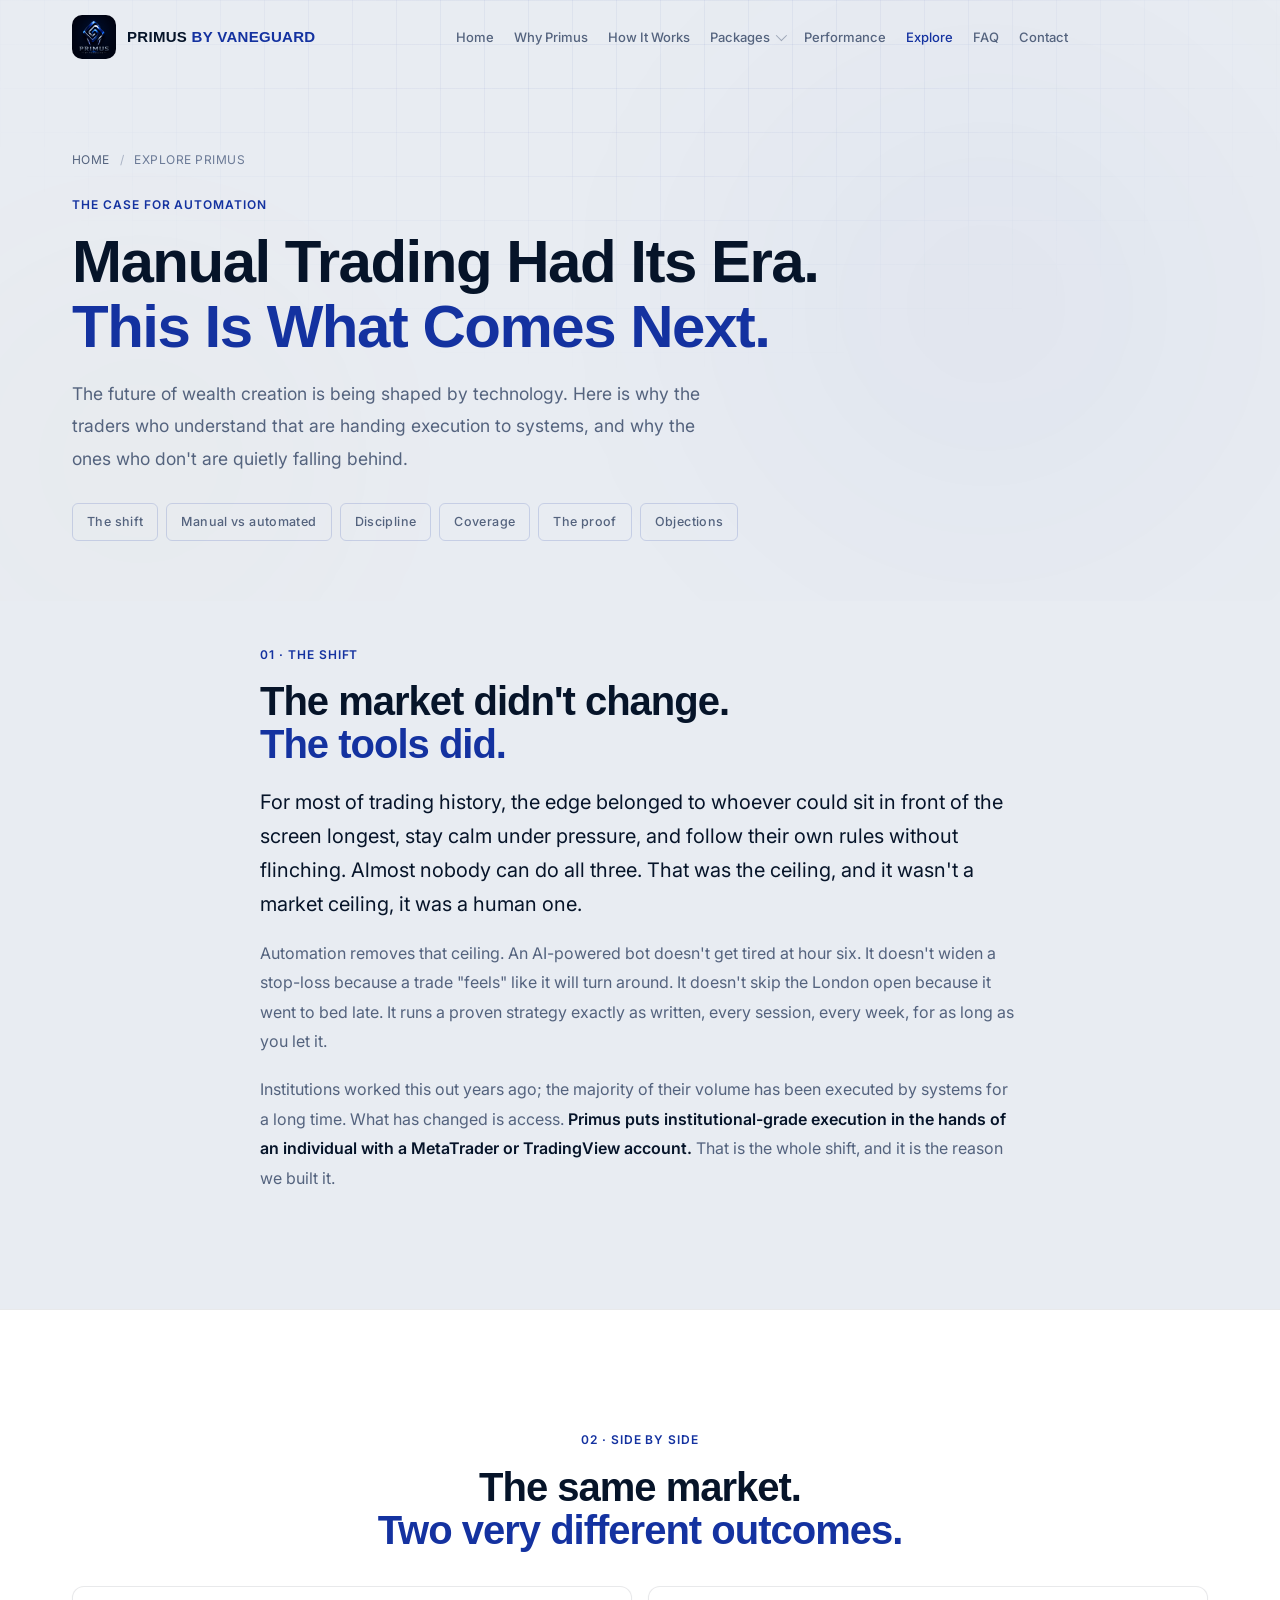
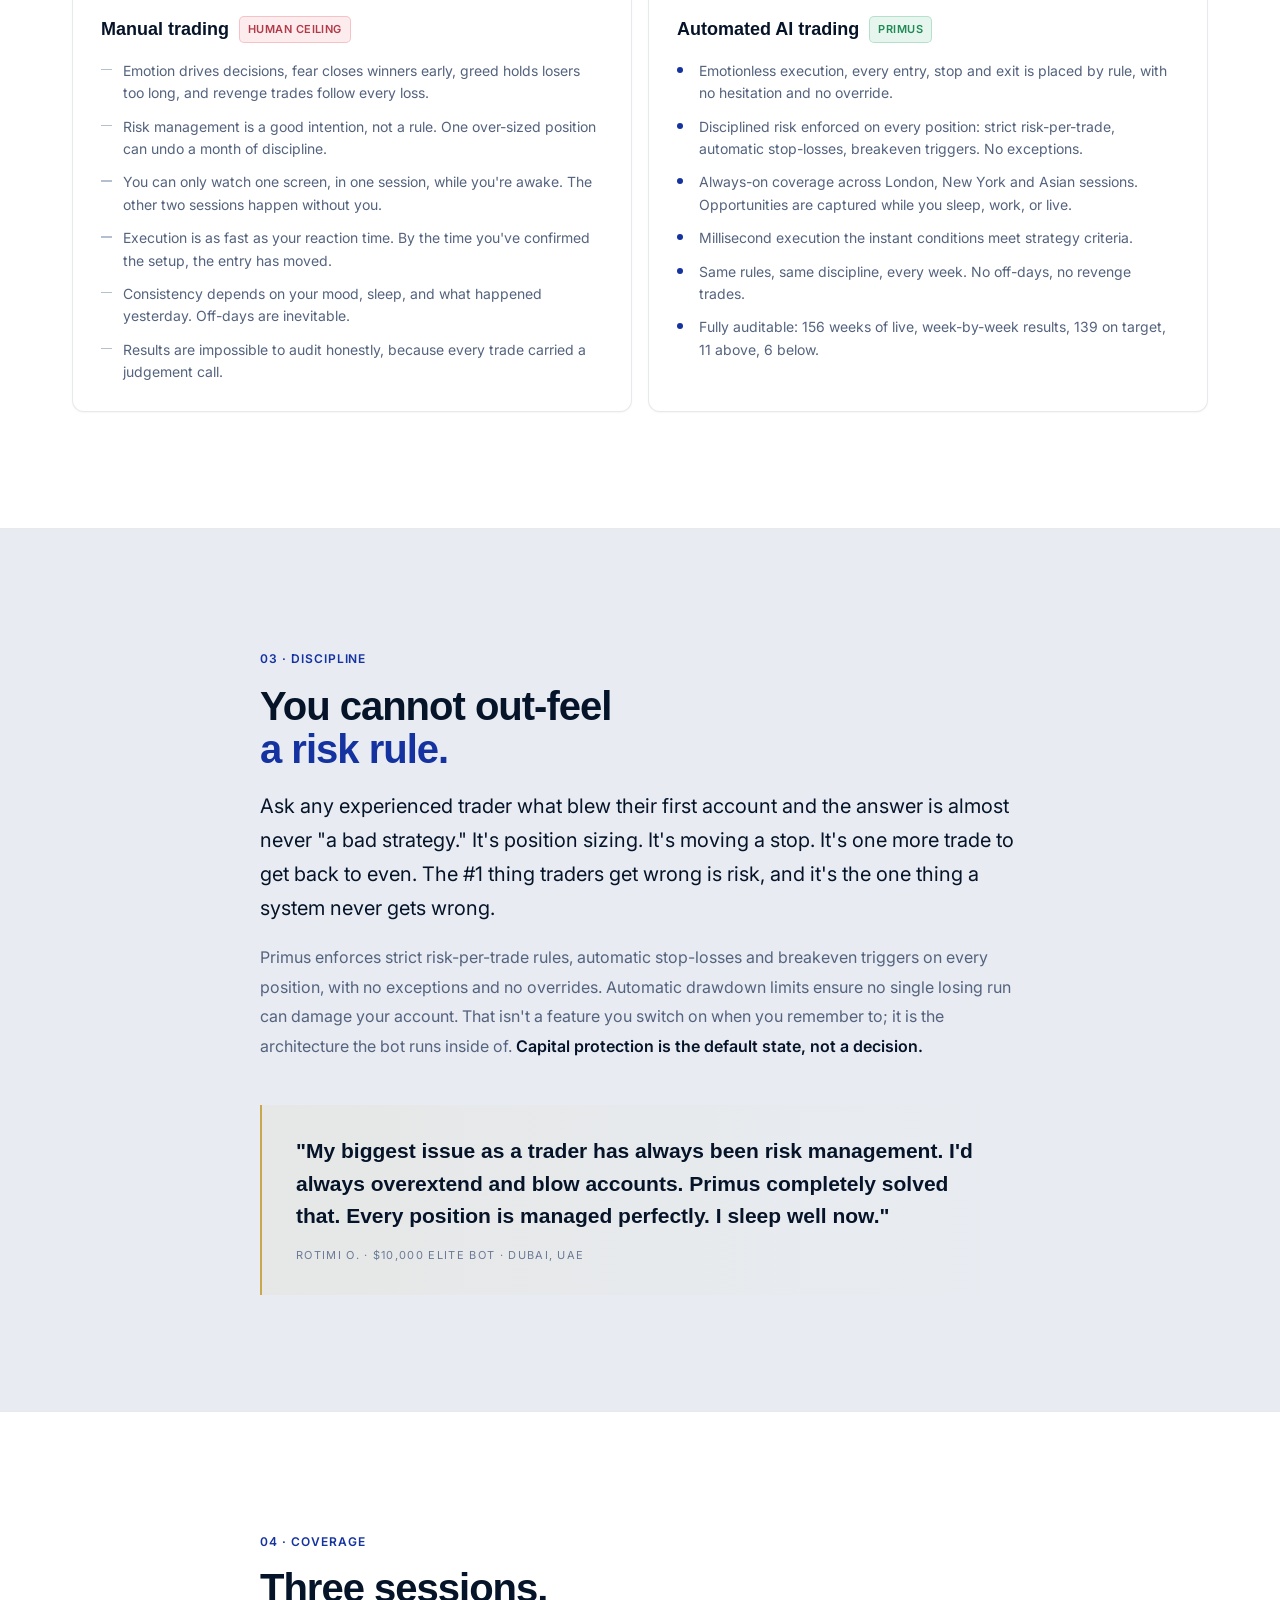
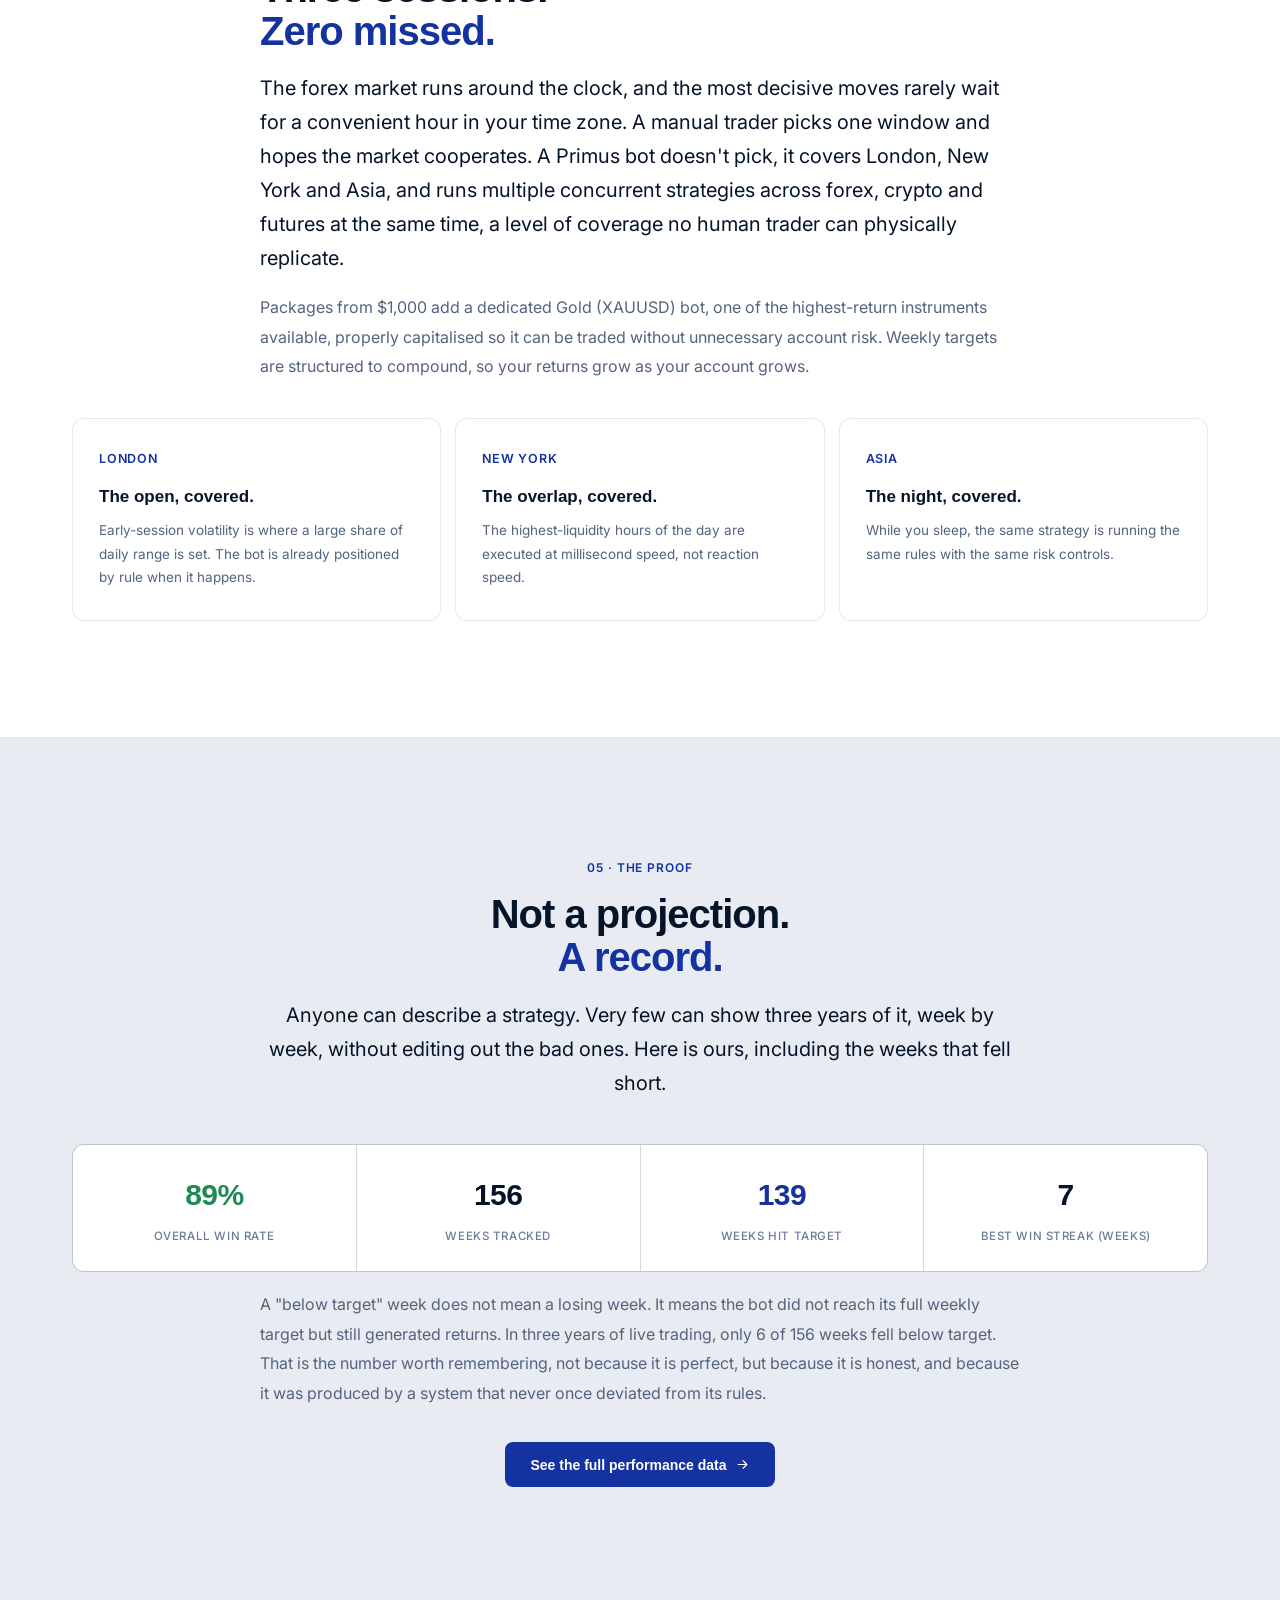
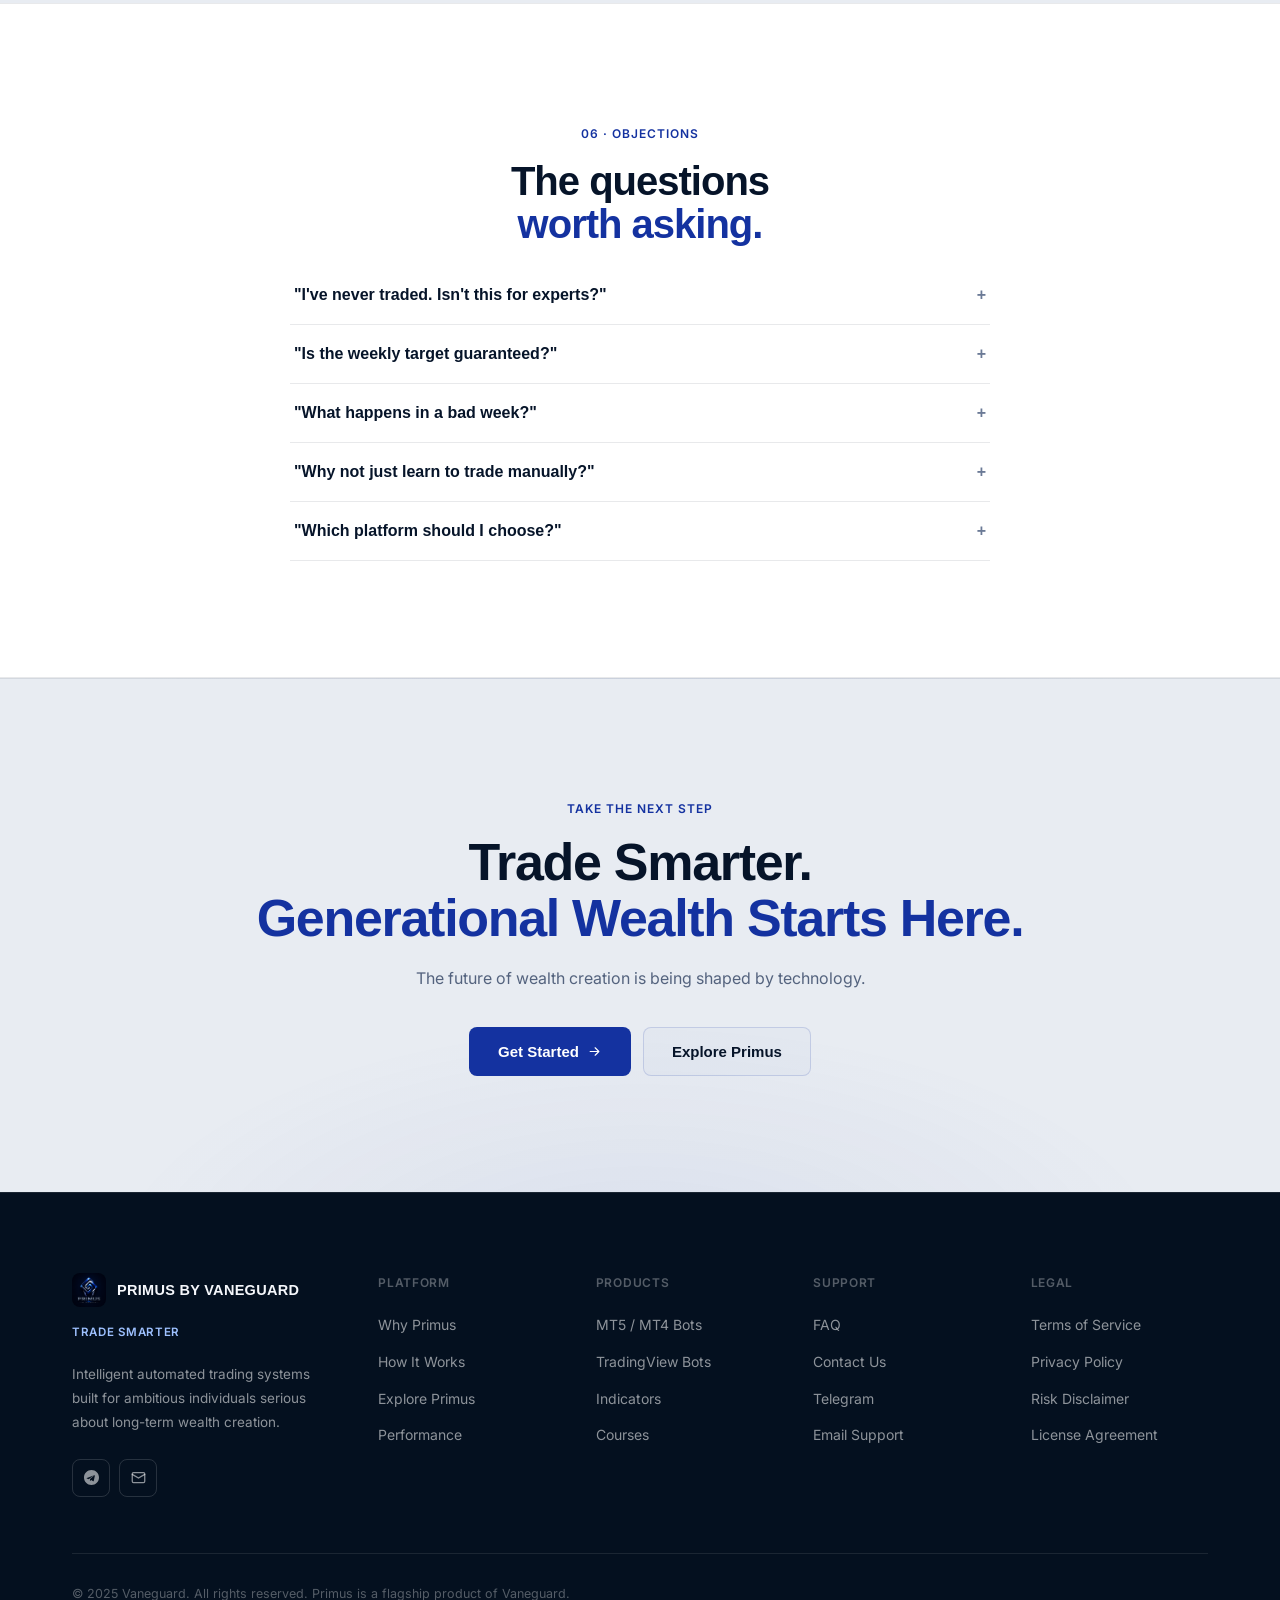
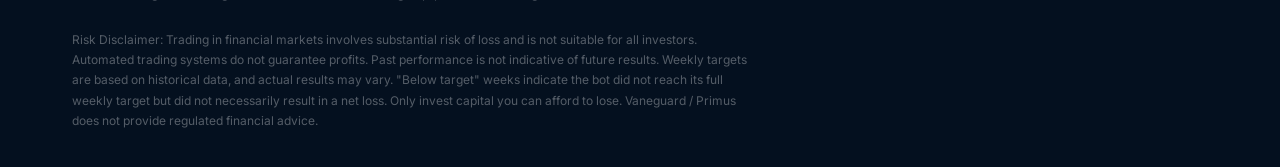
==== commit 274658be: "Update explore.html" ====
--- a/explore.html
+++ b/explore.html
@@ -136,9 +136,6 @@
 @media(max-width:999px){.h-split{grid-template-columns:1fr}.h-gem{order:-1;max-width:240px;margin:0 auto 4px}}
 @media(max-width:640px){.hero{min-height:auto;padding-top:108px;padding-bottom:40px}.h-trust{gap:14px}.h-gem{max-width:200px}.h-title{margin-top:16px}}
 
-.risk-strip{background:rgba(201,168,76,.05);border-block:1px solid rgba(201,168,76,.16);padding:14px 0}
-.risk-strip p{font-size:12.5px;color:var(--t2);line-height:1.7;text-align:center;max-width:960px;margin:0 auto}
-.risk-strip b{color:#8a6a26;font-weight:700}
 
 /* CRYSTAL CARDS */
 .card{background:var(--panel);border:1px solid var(--line);border-radius:var(--r2);position:relative;overflow:hidden;transition:border-color .18s ease,box-shadow .18s ease;box-shadow:0 1px 2px rgba(6,20,41,.04)}
@@ -354,8 +351,16 @@
 .cf-grp input:focus,.cf-grp textarea:focus,.cf-grp select:focus{border-color:var(--bluLine)}
 .cf-grp textarea{min-height:90px}
 .cf-grp select option{background:#0B1F3A;color:#fff}
-.cf-submit{width:100%;padding:14px;background:var(--blu);color:#fff;border:none;border-radius:var(--r);font-family:var(--disp);font-size:14px;font-weight:700;cursor:pointer;transition:var(--fast)}
-.cf-submit:hover{background:var(--blu2)}
+.c-note{font-size:12.5px;color:var(--t3);line-height:1.7;margin-top:16px;max-width:400px}
+.cf-intro{font-size:13px;color:var(--t2);line-height:1.7;margin:-10px 0 20px}
+.cf-preview{margin-top:4px;border:1px solid var(--line);border-radius:var(--r);background:var(--bg1);overflow:hidden}
+.cf-preview-h{font-family:var(--mono);font-size:11px;font-weight:600;letter-spacing:.05em;text-transform:uppercase;color:var(--t3);padding:10px 14px;border-bottom:1px solid var(--line)}
+.cf-preview pre{margin:0;padding:14px;font-family:var(--mono);font-size:12.5px;line-height:1.7;color:var(--t2);white-space:pre-wrap;word-break:break-word;max-height:190px;overflow:auto}
+.cf-actions{display:flex;gap:10px;flex-wrap:wrap;margin-top:18px}
+.cf-actions .btn{flex:1 1 auto}
+.cf-actions .btn-ghost{flex:0 0 auto}
+.cf-status{font-size:12.5px;color:#4cc98f;margin-top:12px;min-height:18px}
+.cf-status.warn{color:var(--amber)}
 @media(max-width:900px){.contact-grid{grid-template-columns:1fr;gap:32px}}
 
 /* CTA BANNER */
@@ -976,6 +981,85 @@
   if(!open){ item.classList.add('open'); btn.setAttribute('aria-expanded','true'); }
 }
 
+/* Contact composer: builds the enquiry text and hands it to Telegram,
+   the visitor's email client, or the clipboard. Nothing is posted from
+   this page, so the visitor always sees exactly what gets sent. */
+(function(){
+  var TG='https://t.me/cateb007';
+  var MAIL='PrimusByVaneguardSupport@gmail.com';
+  function init(){
+    var name=document.getElementById('cfName');
+    if(!name) return;
+    var interest=document.getElementById('cfInterest'),
+        budget=document.getElementById('cfBudget'),
+        msg=document.getElementById('cfMsg'),
+        out=document.getElementById('cfPreview'),
+        status=document.getElementById('cfStatus');
+
+    function build(){
+      var who=(name.value||'').trim();
+      var lines=[];
+      lines.push('Hello Primus, '+(who?'my name is '+who+'.':'I would like to get in touch.'));
+      lines.push('');
+      lines.push('Interested in: '+interest.value);
+      if(budget.value!=='Not decided yet') lines.push('Starting account size: '+budget.value);
+      var extra=(msg.value||'').trim();
+      if(extra){ lines.push(''); lines.push(extra); }
+      return lines.join('\n');
+    }
+    function paint(){
+      var t=build();
+      out.textContent = (name.value||msg.value||interest.selectedIndex>0||budget.selectedIndex>0)
+        ? t : 'Fill in the fields above to build your message.';
+    }
+    [name,interest,budget,msg].forEach(function(el){
+      el.addEventListener('input',paint); el.addEventListener('change',paint);
+    });
+    paint();
+
+    function say(text,warn){
+      status.textContent=text;
+      status.className='cf-status'+(warn?' warn':'');
+    }
+    function ready(){
+      if(!(name.value||'').trim()){
+        say('Add your name first so we know who we are replying to.',true);
+        name.focus();
+        return false;
+      }
+      return true;
+    }
+    document.getElementById('cfTelegram').addEventListener('click',function(){
+      if(!ready()) return;
+      window.open(TG+'?text='+encodeURIComponent(build()),'_blank','noopener');
+      say('Telegram opened with your message ready to send.');
+    });
+    document.getElementById('cfEmail').addEventListener('click',function(){
+      if(!ready()) return;
+      var subject='Enquiry: '+interest.value;
+      window.location.href='mailto:'+MAIL+'?subject='+encodeURIComponent(subject)+'&body='+encodeURIComponent(build());
+      say('Your email app should open with the message ready to send.');
+    });
+    document.getElementById('cfCopy').addEventListener('click',function(){
+      if(!ready()) return;
+      var text=build();
+      function done(){ say('Message copied. Paste it wherever you prefer.'); }
+      if(navigator.clipboard&&navigator.clipboard.writeText){
+        navigator.clipboard.writeText(text).then(done).catch(function(){ say('Could not copy automatically. Select the preview text instead.',true); });
+      } else {
+        var ta=document.createElement('textarea');
+        ta.value=text; ta.setAttribute('readonly','');
+        ta.style.position='fixed'; ta.style.left='-9999px';
+        document.body.appendChild(ta); ta.select();
+        try{ document.execCommand('copy'); done(); }
+        catch(e){ say('Could not copy automatically. Select the preview text instead.',true); }
+        document.body.removeChild(ta);
+      }
+    });
+  }
+  document.readyState==='loading'?addEventListener('DOMContentLoaded',init):init();
+})();
+
 document.addEventListener('DOMContentLoaded',function(){
 
   /* packages page: #mt5 / #tv / #ind in the URL selects that tab */
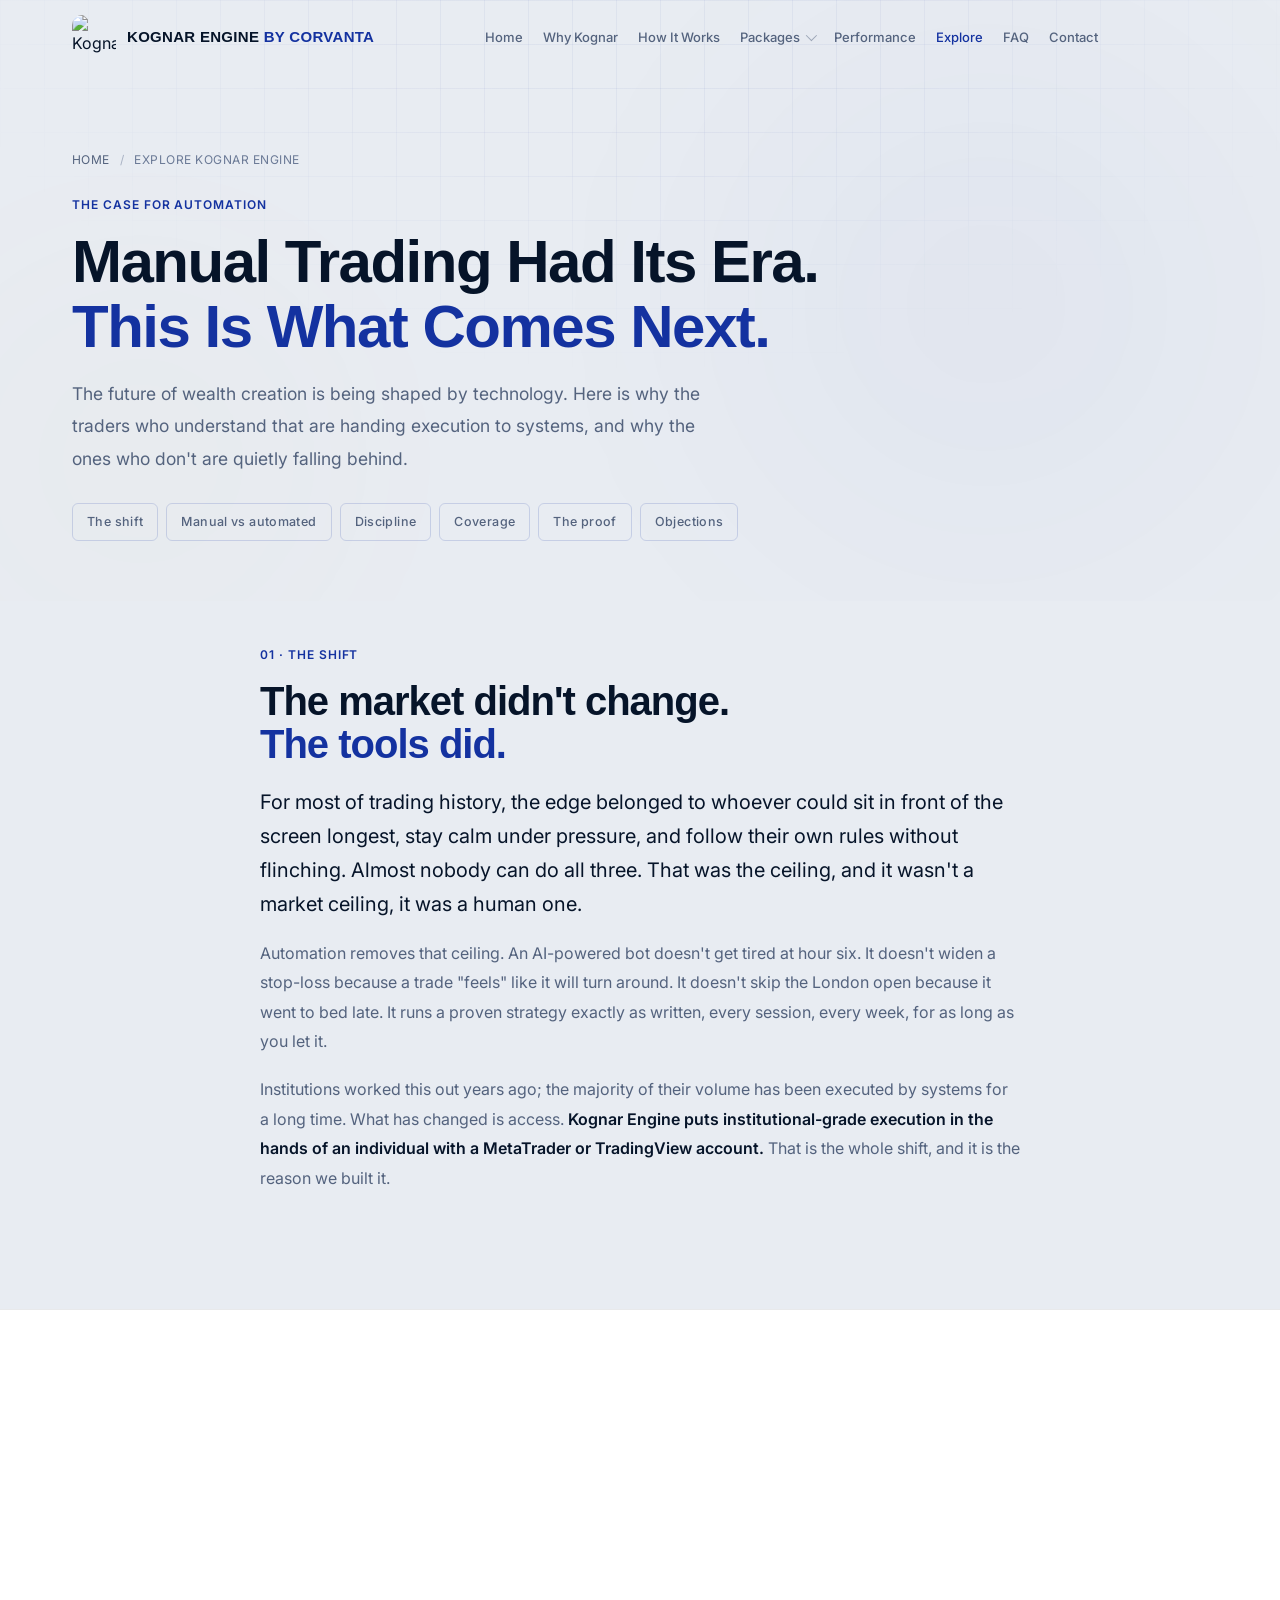
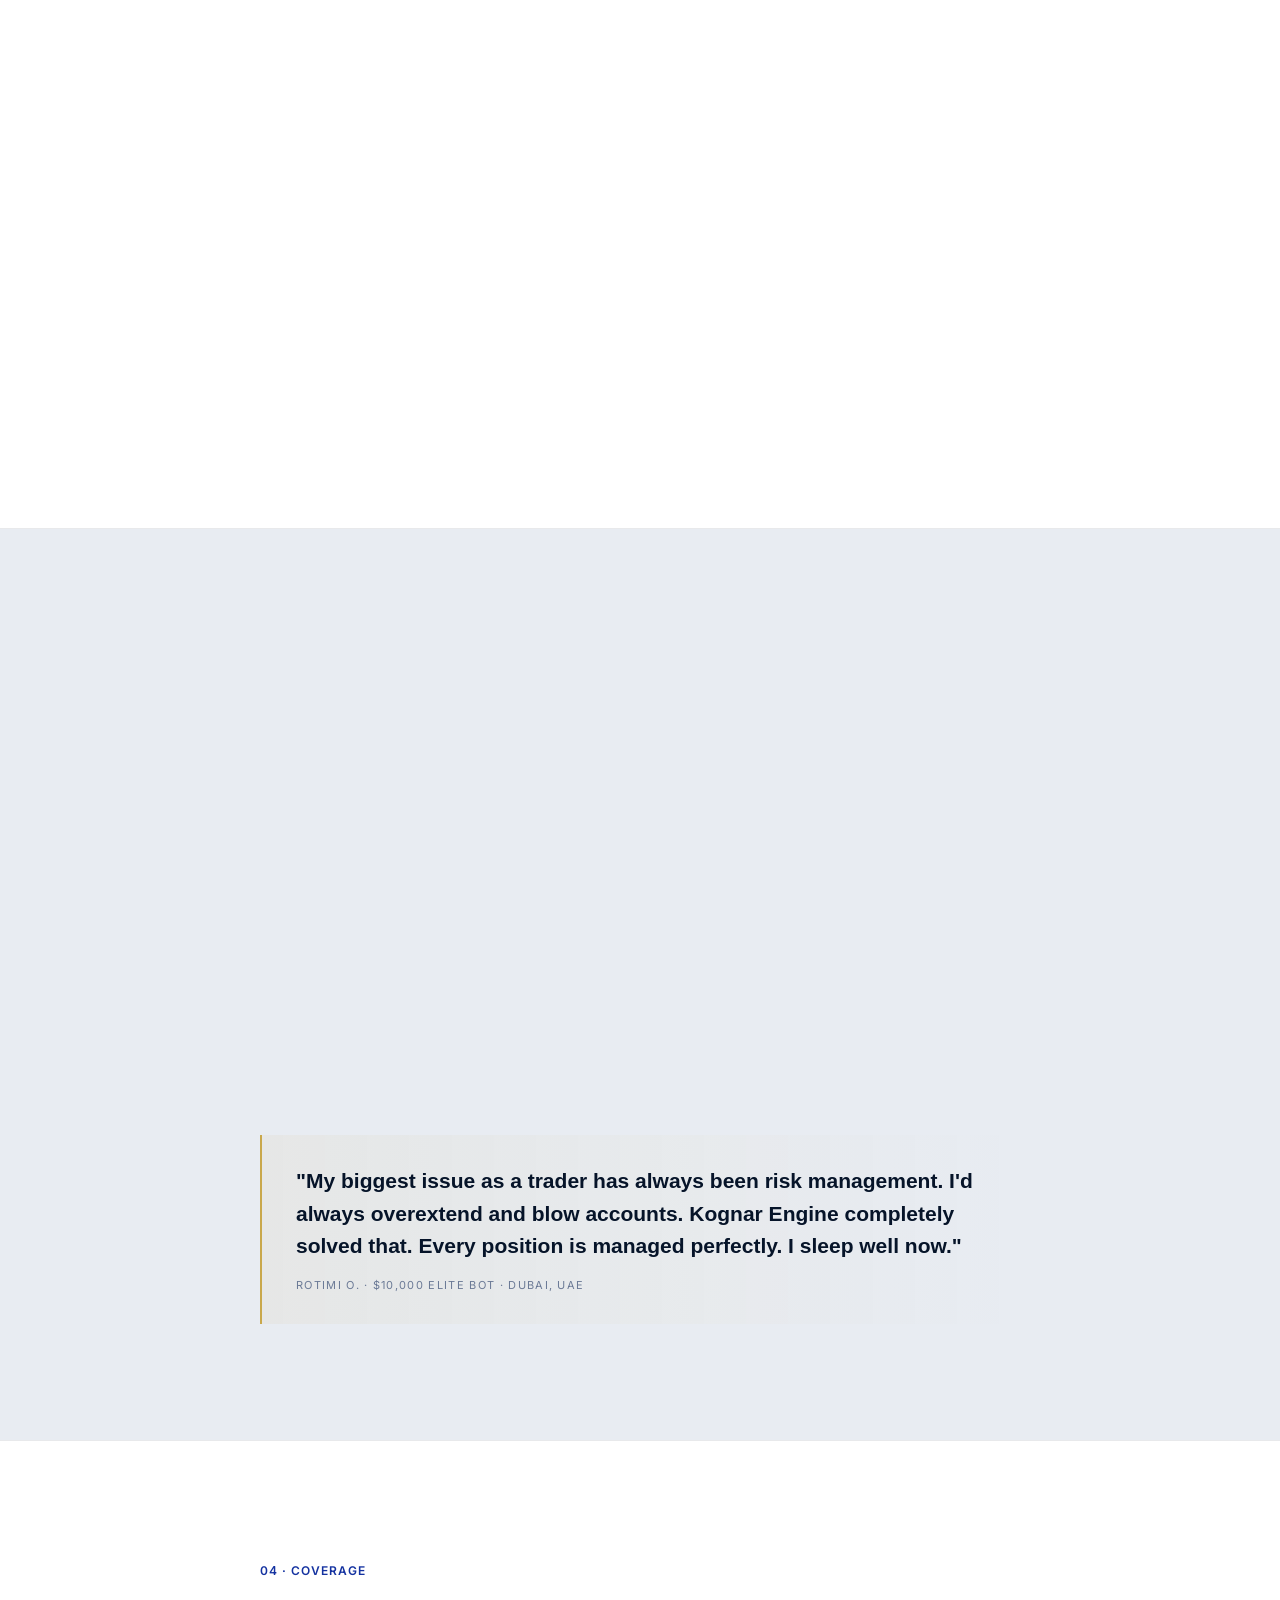
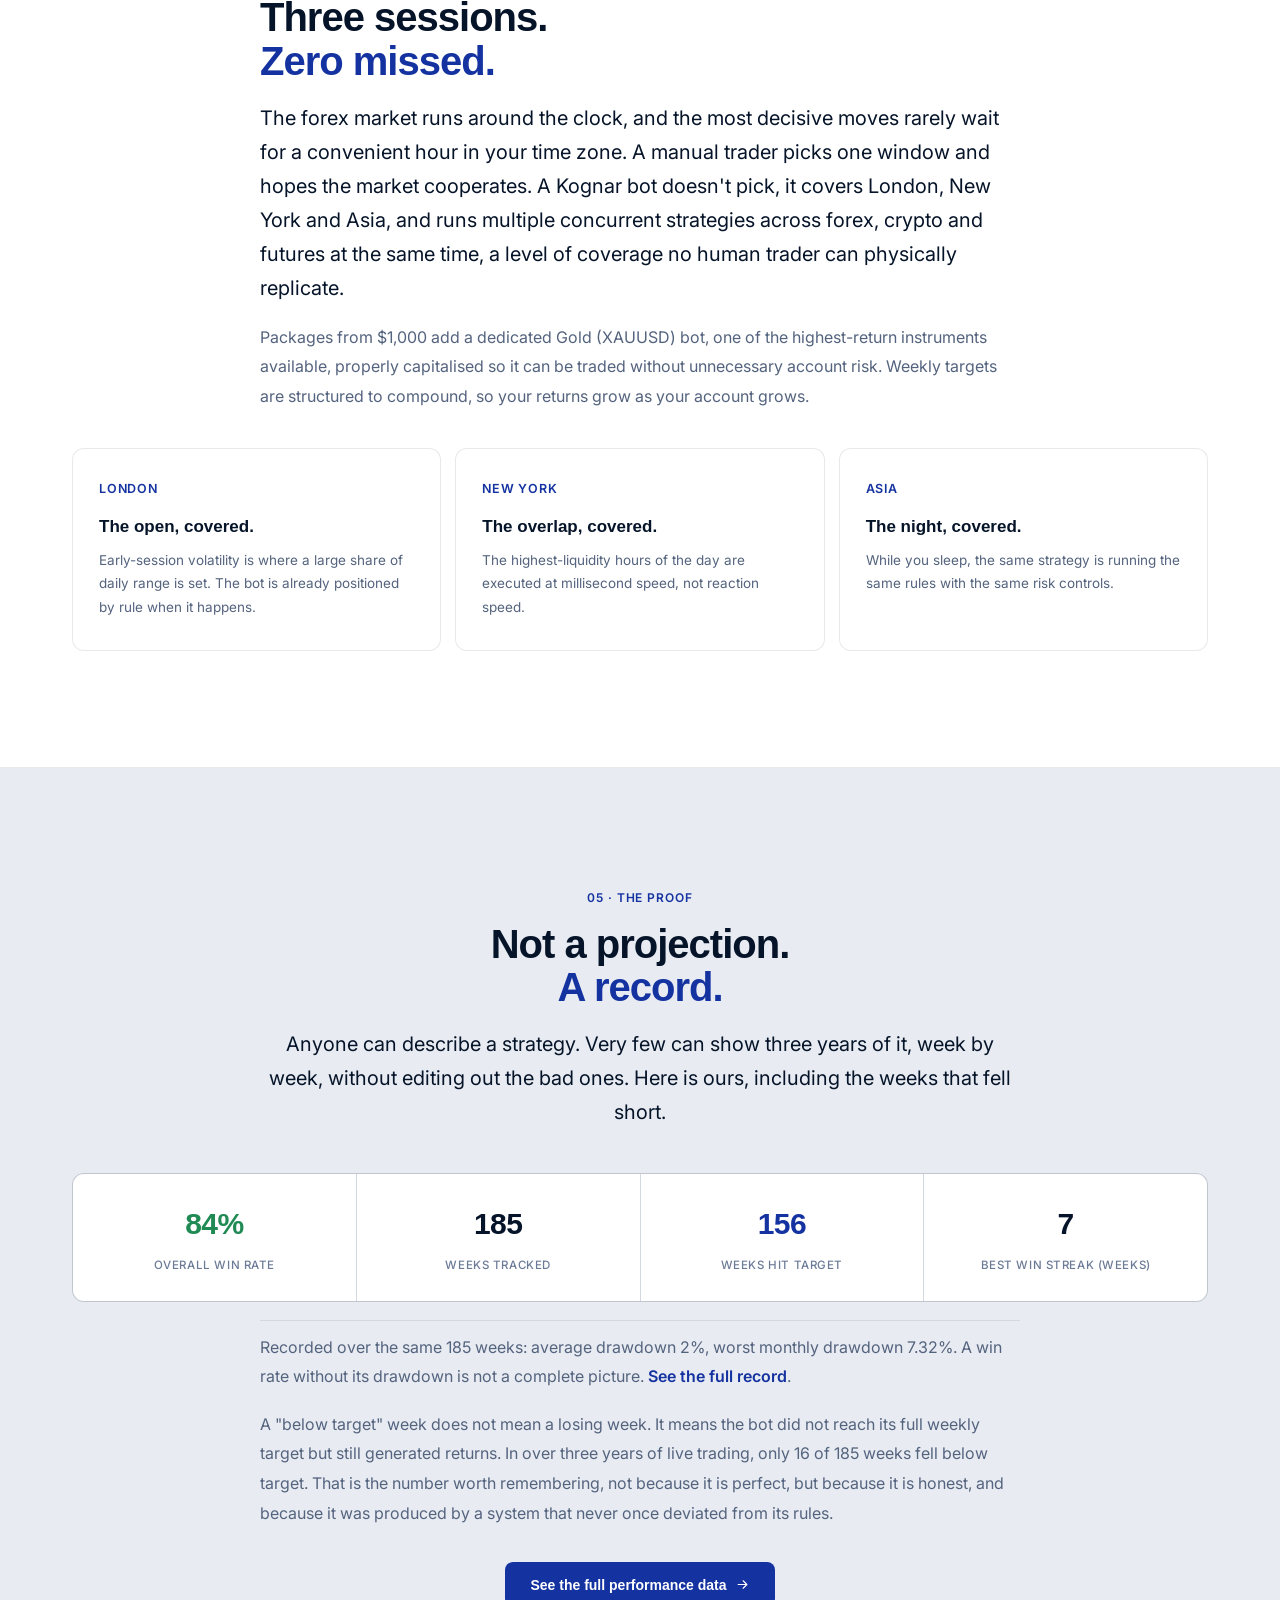
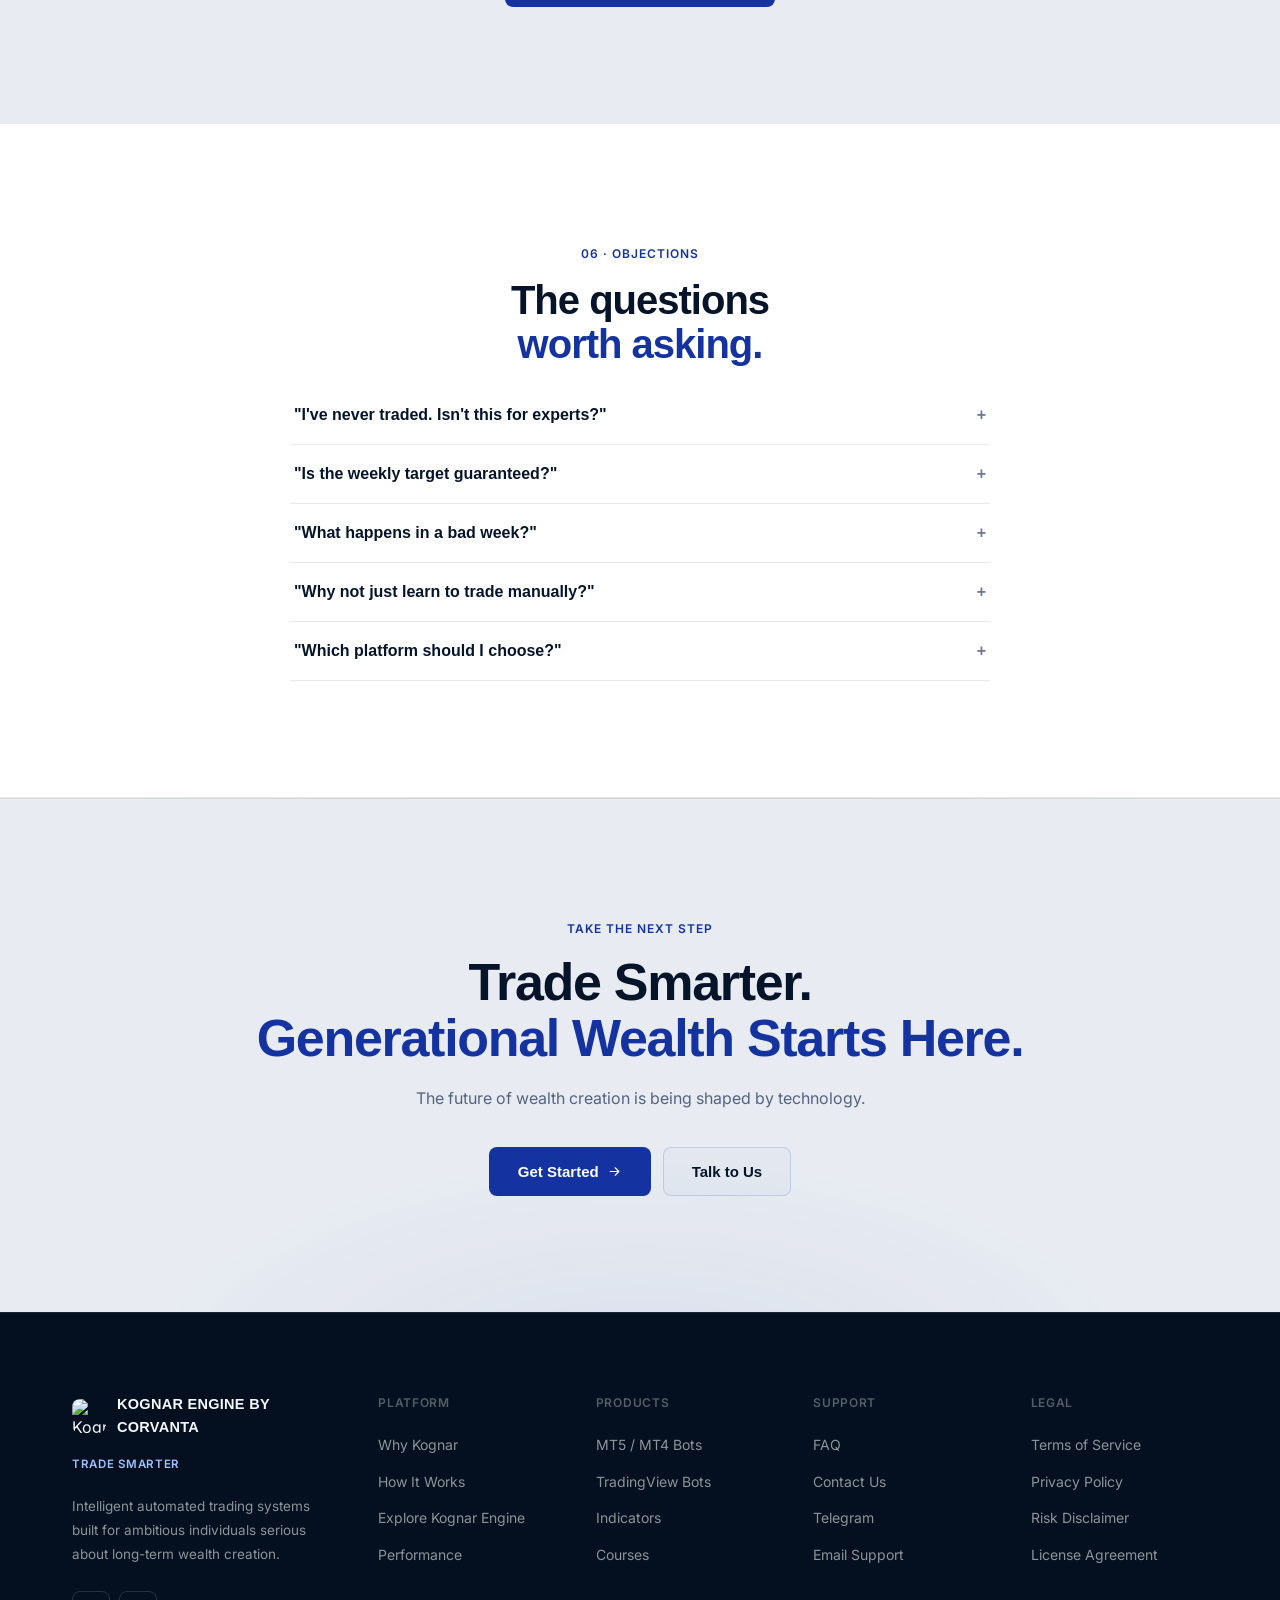
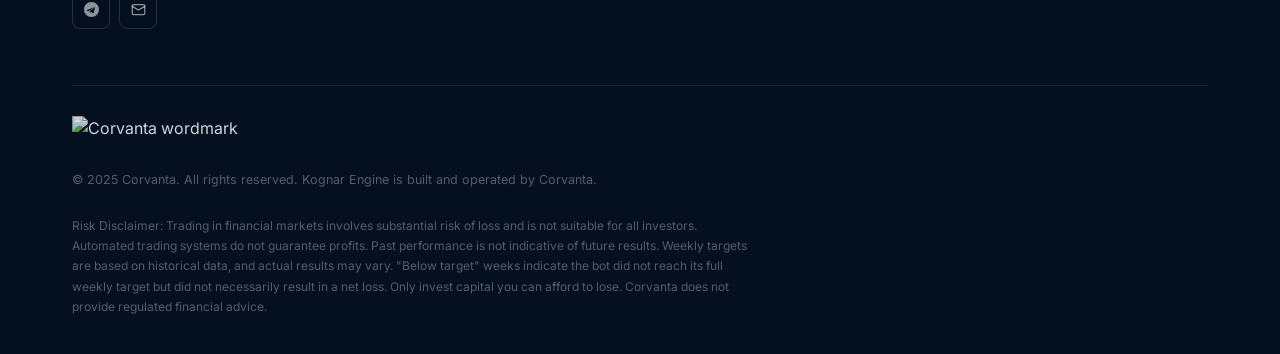
==== commit 9b012eea: "Update explore.html" ====
--- a/explore.html
+++ b/explore.html
@@ -3,16 +3,156 @@
 <head>
 <meta charset="UTF-8">
 <meta name="viewport" content="width=device-width,initial-scale=1.0,viewport-fit=cover">
-<title>Explore Primus | Why Automated AI Trading Wins</title>
-<meta name="description" content="The case for switching from manual trading to automated AI trading: discipline, coverage, execution speed and three years of live, auditable results.">
+<title>Explore Kognar Engine | The Case for Automated AI Trading</title>
+<meta name="description" content="Why traders hand execution to systems, and how Kognar Engine by Corvanta enforces discipline, covers every session and keeps an auditable three-year record.">
+<link rel="canonical" href="https://vaneguardgroup.com/explore.html">
+<meta name="robots" content="index,follow,max-image-preview:large,max-snippet:-1,max-video-preview:-1">
 <meta name="theme-color" content="#E8ECF2">
-<link rel="icon" type="image/png" href="logo.png">
-<link rel="apple-touch-icon" href="logo.png">
+<meta name="author" content="Corvanta">
+<meta name="application-name" content="Kognar Engine">
+<link rel="icon" href="favicon.ico" sizes="any">
+<link rel="icon" type="image/svg+xml" href="kognar-engine-icon.svg">
+<link rel="icon" type="image/png" sizes="32x32" href="favicon-32x32.png">
+<link rel="icon" type="image/png" sizes="16x16" href="favicon-16x16.png">
+<link rel="apple-touch-icon" sizes="180x180" href="apple-touch-icon.png">
+<link rel="manifest" href="site.webmanifest">
+<meta property="og:type" content="website">
+<meta property="og:site_name" content="Kognar Engine by Corvanta">
+<meta property="og:locale" content="en_US">
+<meta property="og:title" content="Explore Kognar Engine">
+<meta property="og:description" content="Why traders hand execution to systems, and how Kognar Engine by Corvanta enforces discipline, covers every session and keeps an auditable three-year record.">
+<meta property="og:url" content="https://vaneguardgroup.com/explore.html">
+<meta property="og:image" content="https://vaneguardgroup.com/og-image.png">
+<meta property="og:image:type" content="image/png">
+<meta property="og:image:width" content="1200">
+<meta property="og:image:height" content="630">
+<meta property="og:image:alt" content="The Kognar Engine logo above the Corvanta wordmark">
+<meta name="twitter:card" content="summary_large_image">
+<meta name="twitter:title" content="Explore Kognar Engine">
+<meta name="twitter:description" content="Why traders hand execution to systems, and how Kognar Engine by Corvanta enforces discipline, covers every session and keeps an auditable three-year record.">
+<meta name="twitter:image" content="https://vaneguardgroup.com/og-image.png">
+<meta name="twitter:image:alt" content="The Kognar Engine logo above the Corvanta wordmark">
 <link rel="preconnect" href="https://fonts.googleapis.com">
 <link rel="preconnect" href="https://fonts.gstatic.com" crossorigin>
 <link href="https://fonts.googleapis.com/css2?family=Manrope:wght@500;600;700;800&family=Inter:wght@400;500;600&display=swap" rel="stylesheet">
+<script type="application/ld+json">
+{
+  "@context": "https://schema.org",
+  "@graph": [
+    {
+      "@type": "Organization",
+      "@id": "https://vaneguardgroup.com/#corvanta",
+      "name": "Corvanta",
+      "url": "https://vaneguardgroup.com/",
+      "description": "Corvanta is the software company that builds and operates Kognar Engine, its flagship AI trading engine.",
+      "logo": {
+        "@type": "ImageObject",
+        "url": "https://vaneguardgroup.com/android-chrome-512x512.png",
+        "width": 512,
+        "height": 512
+      },
+      "image": "https://vaneguardgroup.com/og-image.png",
+      "contactPoint": {
+        "@type": "ContactPoint",
+        "contactType": "customer support",
+        "url": "https://t.me/cateb007",
+        "availableLanguage": "English"
+      }
+    },
+    {
+      "@type": "WebSite",
+      "@id": "https://vaneguardgroup.com/#website",
+      "url": "https://vaneguardgroup.com/",
+      "name": "Kognar Engine by Corvanta",
+      "inLanguage": "en",
+      "publisher": { "@id": "https://vaneguardgroup.com/#corvanta" }
+    },
+    {
+      "@type": "SoftwareApplication",
+      "@id": "https://vaneguardgroup.com/#kognar-engine",
+      "name": "Kognar Engine",
+      "alternateName": "Kognar Engine by Corvanta",
+      "applicationCategory": "FinanceApplication",
+      "applicationSubCategory": "Automated trading software",
+      "operatingSystem": "MetaTrader 5, MetaTrader 4, TradingView",
+      "url": "https://vaneguardgroup.com/packages.html",
+      "image": "https://vaneguardgroup.com/og-image.png",
+      "description": "Kognar Engine is an AI-powered automated trading system built by Corvanta. It runs backtested strategies on MetaTrader 5, MetaTrader 4 and TradingView, placing, managing and closing trades by rule across forex, crypto and futures, with risk-per-trade limits, automatic stop-losses and breakeven triggers enforced on every position.",
+      "publisher": { "@id": "https://vaneguardgroup.com/#corvanta" },
+      "author": { "@id": "https://vaneguardgroup.com/#corvanta" },
+      "isPartOf": { "@id": "https://vaneguardgroup.com/#website" }
+    },
+    {
+      "@type": "WebPage",
+      "@id": "https://vaneguardgroup.com/explore.html#webpage",
+      "url": "https://vaneguardgroup.com/explore.html",
+      "name": "Explore Kognar Engine",
+      "description": "Why traders hand execution to systems, and how Kognar Engine by Corvanta enforces discipline, covers every session and keeps an auditable three-year record.",
+      "inLanguage": "en",
+      "isPartOf": { "@id": "https://vaneguardgroup.com/#website" },
+      "about": { "@id": "https://vaneguardgroup.com/#kognar-engine" },
+      "primaryImageOfPage": "https://vaneguardgroup.com/og-image.png"
+    }
+  ]
+}
+</script>
+<script type="application/ld+json">
+{
+  "@context": "https://schema.org",
+  "@type": "FAQPage",
+  "@id": "https://vaneguardgroup.com/explore.html#faq",
+  "isPartOf": {
+    "@id": "https://vaneguardgroup.com/#website"
+  },
+  "about": {
+    "@id": "https://vaneguardgroup.com/#kognar-engine"
+  },
+  "mainEntity": [
+    {
+      "@type": "Question",
+      "name": "\"I've never traded. Isn't this for experts?\"",
+      "acceptedAnswer": {
+        "@type": "Answer",
+        "text": "No experience is needed. The bot handles all execution automatically. You need a MetaTrader 5 or MT4 account and a broker, and our team walks you through the full setup during onboarding. If anything, a beginner benefits most, there are no bad habits to unlearn."
+      }
+    },
+    {
+      "@type": "Question",
+      "name": "\"Is the weekly target guaranteed?\"",
+      "acceptedAnswer": {
+        "@type": "Answer",
+        "text": "No, and you should be wary of anyone who says otherwise. Weekly targets are based on more than three years of live historical performance. Trading carries risk and past results are not a guarantee of future returns. What is engineered is consistent, disciplined execution, and the 84% live track record is the evidence for it."
+      }
+    },
+    {
+      "@type": "Question",
+      "name": "\"What happens in a bad week?\"",
+      "acceptedAnswer": {
+        "@type": "Answer",
+        "text": "The same thing that happens in a good week: the rules hold. Automatic stop-losses, breakeven triggers and drawdown limits are enforced on every position, so a bad run is contained rather than left to compound. They reduce exposure; they do not remove risk, and no trade is ever certain. Of 185 live weeks, 16 fell below target. None of them were allowed to become a disaster."
+      }
+    },
+    {
+      "@type": "Question",
+      "name": "\"Why not just learn to trade manually?\"",
+      "acceptedAnswer": {
+        "@type": "Answer",
+        "text": "You can, and many people spend years doing it. But skill was never the hard part; discipline was. Automation doesn't replace learning, it replaces the part of trading that even skilled humans reliably get wrong: sizing, patience and consistency, session after session."
+      }
+    },
+    {
+      "@type": "Question",
+      "name": "\"Which platform should I choose?\"",
+      "acceptedAnswer": {
+        "@type": "Answer",
+        "text": "MT5/MT4 bots run directly on your MetaTrader terminal for full automation with broker-level execution. TradingView bots run natively in your browser with no extra software, at $100 more for the added platform flexibility. Indicators suit traders who want AI signal assistance while keeping manual control."
+      }
+    }
+  ]
+}
+</script>
 <style>
-/* Primus by Vaneguard
+/* Kognar Engine by Corvanta
    Design system: tokens, layout, components.
    .zone-dark re-declares the same tokens with inverted values so
    dark sections (footer, contact) restyle without duplicate rules. */
@@ -35,7 +175,7 @@
   --e:cubic-bezier(.32,.72,0,1);--fast:.25s var(--e);--slow:.6s var(--e);
   --r:8px;--r2:12px;--r3:16px;
 }
-/* dark-zone override: footer, .primus panel, contact section.
+/* dark-zone override: footer, .kognar panel, contact section.
    Same token names, inverted values -> every component below
    (cards, kickers, buttons, text) adapts automatically. */
 .zone-dark{
@@ -136,7 +276,6 @@
 @media(max-width:999px){.h-split{grid-template-columns:1fr}.h-gem{order:-1;max-width:240px;margin:0 auto 4px}}
 @media(max-width:640px){.hero{min-height:auto;padding-top:108px;padding-bottom:40px}.h-trust{gap:14px}.h-gem{max-width:200px}.h-title{margin-top:16px}}
 
-
 /* CRYSTAL CARDS */
 .card{background:var(--panel);border:1px solid var(--line);border-radius:var(--r2);position:relative;overflow:hidden;transition:border-color .18s ease,box-shadow .18s ease;box-shadow:0 1px 2px rgba(6,20,41,.04)}
 .zone-dark .card{box-shadow:none}
@@ -149,12 +288,9 @@
 /* FIND-IT CARDS (why-section) */
 .findit{display:grid;grid-template-columns:repeat(3,1fr);gap:14px}
 .fi-card{padding:32px 26px;display:flex;flex-direction:column;align-items:flex-start}
-.fi-badge{font-family:var(--mono);font-size:11px;font-weight:600;letter-spacing:.06em;text-transform:uppercase;color:var(--blu);background:var(--bluGlow);border:1px solid rgba(20,50,160,.2);padding:4px 10px;border-radius:6px;margin-bottom:18px}
 .fi-num{font-family:var(--mono);font-size:13px;font-weight:600;letter-spacing:.06em;color:var(--blu);line-height:1;margin-bottom:14px}
 .fi-title{font-family:var(--disp);font-size:18px;font-weight:700;color:var(--t1);margin-bottom:8px}
 .fi-desc{font-size:13.5px;color:var(--t2);line-height:1.7;flex:1}
-.fi-go{margin-top:20px;font-family:var(--mono);font-size:12.5px;font-weight:600;letter-spacing:.03em;text-transform:uppercase;color:var(--blu);display:flex;align-items:center;gap:7px;transition:gap var(--fast)}
-.fi-go svg{width:12px;height:12px;stroke:var(--blu);fill:none;stroke-width:2;stroke-linecap:round;transition:transform .3s var(--e)}
 
 @media(max-width:1200px){.findit{grid-template-columns:repeat(2,1fr)}}
 @media(max-width:640px){.findit{grid-template-columns:1fr}}
@@ -168,17 +304,7 @@
 .step p{font-size:13.5px;color:var(--t2);line-height:1.75}
 @media(max-width:860px){.stepgrid{grid-template-columns:1fr}}
 
-/* PHILO / PRIMUS PANEL */
-.philo{display:grid;grid-template-columns:.9fr 1.1fr;gap:60px;align-items:center}
-.philo-gem{display:flex;align-items:center;justify-content:center}
-.philo-gem canvas{width:100%;height:100%}
-@media(max-width:1024px){.philo{grid-template-columns:1fr;gap:38px}.philo-gem{max-width:280px;margin:0 auto}}
-.pf-list{display:flex;flex-direction:column;gap:14px}
-.pf-item{display:flex;gap:16px;align-items:flex-start;padding:20px;border:1px solid var(--line);border-radius:var(--r2);background:var(--panel);transition:border-color .18s ease}
-.pf-item:hover{border-color:var(--line2)}
-.pf-text h4{font-family:var(--disp);font-size:15px;font-weight:800;color:var(--t1);margin-bottom:4px}
-.pf-text p{font-size:13px;color:var(--t2);line-height:1.65}
-.pv-panel{background:var(--panel);border:1px solid var(--line);border-radius:var(--r2);padding:28px}
+/* PANEL HEADER + MINI CHART */
 .pv-header{display:flex;justify-content:space-between;align-items:center;margin-bottom:20px}
 .pv-title{font-family:var(--mono);font-size:12px;font-weight:600;color:var(--t3);letter-spacing:.06em;text-transform:uppercase}
 .pv-chart{height:96px;display:flex;align-items:flex-end;gap:2px;margin-bottom:20px}
@@ -187,10 +313,6 @@
 .pv-bar.w{background:linear-gradient(to top,var(--blu),var(--cyan))}
 .pv-bar.a{background:linear-gradient(to top,var(--amber),#e3c583)}
 .pv-bar.m{background:var(--t4)}
-.pv-stats{display:grid;grid-template-columns:repeat(3,1fr);gap:10px}
-.pvs{text-align:center}
-.pvs-val{font-family:var(--disp);font-size:1.3rem;font-weight:800;color:var(--t1)}
-.pvs-lbl{font-family:var(--mono);font-size:11px;color:var(--t3);letter-spacing:.05em;text-transform:uppercase;margin-top:3px}
 
 /* STAT ROW */
 .stat-row{display:grid;grid-template-columns:repeat(4,1fr);gap:1px;background:var(--line);border:1px solid var(--line);border-radius:var(--r2);overflow:hidden;margin-top:44px}
@@ -235,7 +357,6 @@
 
 .perf-detail-grid{display:grid;grid-template-columns:repeat(3,1fr);gap:14px;margin-top:20px}
 .pd-card{padding:22px;text-align:center}
-.pd-icon{font-size:1.5rem;margin-bottom:8px}
 .pd-val{font-family:var(--disp);font-size:1.4rem;font-weight:800;color:var(--t1);margin-bottom:3px}
 .pd-val.green{color:#1f8a54}
 .pd-lbl{font-size:11px;color:var(--t2)}
@@ -287,11 +408,17 @@
 .addon-plus{width:18px;height:18px;flex-shrink:0;border-radius:4px;background:var(--blu);color:#fff;font-size:11px;font-weight:700;display:flex;align-items:center;justify-content:center;line-height:1}
 .addon-lbl{font-size:12.5px;color:var(--t2);flex:1}
 .addon-price-tag{font-family:var(--mono);font-size:12px;color:var(--blu);font-weight:600}
+/* required component sits above the optional block and reads as part of the build */
+.addons-hdr.req-hdr{color:var(--blu)}
+.addons-req{font-family:var(--mono);font-size:10px;font-weight:600;letter-spacing:.06em;text-transform:uppercase;color:var(--blu);background:var(--bluGlow);border:1px solid var(--bluLine);padding:2px 7px;border-radius:5px}
+.card-addon-row.row-req{border-color:var(--bluLine);background:var(--bluGlow)}
+.card-addon-row.row-req .addon-lbl{color:var(--t1);font-weight:600}
+.addon-plus.plus-req{background:var(--blu)}
+.addon-note{font-size:11.5px;line-height:1.6;color:var(--t3);margin:-2px 0 10px;padding-bottom:10px;border-bottom:1px solid var(--line)}
 .p-note{font-size:13.5px;color:var(--t2);margin-top:20px;padding:12px 16px;background:var(--bluGlow);border:1px solid var(--bluLine);border-radius:var(--r);max-width:560px}
 
 .ind-grid{display:grid;grid-template-columns:repeat(auto-fill,minmax(240px,1fr));gap:14px;margin-top:20px}
 .ind-card{padding:26px}
-.ind-icon{font-size:1.3rem;margin-bottom:10px}
 .ind-name{font-family:var(--disp);font-size:16px;font-weight:800;color:var(--t1);margin-bottom:3px}
 .ind-tagline{font-size:12.5px;color:var(--blu);font-weight:600;margin-bottom:10px}
 .ind-desc{font-size:13px;color:var(--t2);line-height:1.65;margin-bottom:16px}
@@ -385,6 +512,8 @@
 .f-ls a{font-size:14px;color:var(--t2);transition:color .18s ease}
 .f-ls a:hover{color:#fff}
 .f-btm{border-top:1px solid var(--line);padding-top:30px;display:flex;justify-content:space-between;gap:26px;flex-wrap:wrap;position:relative;z-index:1}
+.f-brandline{display:flex;flex-direction:column;align-items:flex-start;gap:12px}
+.f-wordmark{height:42px;width:auto;opacity:.85}
 .f-copy{font-size:12.5px;color:var(--t3)}
 .f-mini{font-size:12px;color:var(--t3);line-height:1.7;max-width:680px}
 @media(max-width:1024px){.f-grid{grid-template-columns:1fr 1fr}.f-brand{grid-column:1/-1}}
@@ -419,7 +548,7 @@
 .what-points{display:grid;gap:12px;margin-top:26px}
 .what-pt{display:flex;gap:14px;align-items:flex-start;padding:16px 18px;border:1px solid var(--line);border-radius:var(--r2);background:var(--panel)}
 .what-pt .ic{width:38px;height:38px;border-radius:10px}
-.what-pt h4{font-family:var(--disp);font-size:15px;font-weight:800;color:var(--t1);margin-bottom:3px}
+.what-pt h3{font-family:var(--disp);font-size:15px;font-weight:800;color:var(--t1);margin-bottom:3px}
 .what-pt p{font-size:13.5px;color:var(--t2);line-height:1.65}
 .what-visual{position:relative}
 .what-visual .card{padding:26px}
@@ -500,13 +629,14 @@
   .burger{display:flex}
   .btn-lg{padding:16px 30px;font-size:13.5px}
   .stat-row{grid-template-columns:1fr 1fr}
-  .primus-grid,.contact-grid{grid-template-columns:1fr}
+  .contact-grid{grid-template-columns:1fr}
   .f-ls a{display:inline-block;padding:8px 0}
 }
 @media(max-width:640px){
   .nav-in{height:64px;gap:10px}
   .nav-logo-img{width:36px;height:36px;flex:0 0 36px;border-radius:9px}
-  .nav-name{font-size:13.5px}
+  /* the lockup is a word longer than a single-word brand, so it steps down here */
+  .nav-name{font-size:12.5px}
   .nav-cta .btn-sm{padding:9px 15px;font-size:11.5px}
   .burger{width:38px;height:38px}
   #nav.stuck .nav-in{height:60px}
@@ -516,7 +646,15 @@
   #stop{bottom:18px;right:18px;width:42px;height:42px}
   .findit,.stepgrid,.stat-row,.pairs-grid,.perf-detail-grid,.ind-grid,.cards-row{grid-template-columns:1fr}
 }
-
+/* narrowest phones: stack the lockup onto two lines rather than clipping it */
+@media(max-width:400px){
+  .nav-name{white-space:normal;line-height:1.15}
+  .nav-name b{display:block}
+}
+
+/* drawdown shown alongside any published win-rate figure */
+.dd-note{font-size:12px;line-height:1.65;color:var(--t3);margin-top:14px;padding-top:12px;border-top:1px solid var(--line)}
+.dd-note a{color:var(--blu);font-weight:600}
 </style>
 </head>
 <body>
@@ -526,15 +664,15 @@
   <div class="wrap">
     <div class="nav-in">
       <a class="nav-logo" href="index.html">
-        <img src="logo.png" class="nav-logo-img" alt="Primus by Vaneguard">
+        <img src="kognar-engine-icon.svg" class="nav-logo-img" width="44" height="44" decoding="async" alt="Kognar Engine logo">
         <div style="min-width:0">
-          <div class="nav-name">PRIMUS <b>BY VANEGUARD</b></div>
+          <div class="nav-name">KOGNAR ENGINE <b>BY CORVANTA</b></div>
           <div class="nav-motto">Trade Smarter</div>
         </div>
       </a>
       <ul class="nav-links" role="list">
         <li><a class="top" href="index.html">Home</a></li>
-        <li><a class="top" href="index.html#why">Why Primus</a></li>
+        <li><a class="top" href="index.html#why">Why Kognar</a></li>
         <li><a class="top" href="index.html#how">How It Works</a></li>
         <li>
           <a class="top" href="packages.html" aria-haspopup="true">Packages <span class="car" aria-hidden="true"></span></a>
@@ -559,14 +697,14 @@
 <div id="mnav">
   <button class="mclose" aria-label="Close navigation menu">&#10005;</button>
   <a href="index.html">Home</a>
-  <a href="index.html#why">Why Primus</a>
+  <a href="index.html#why">Why Kognar</a>
   <a href="index.html#how">How It Works</a>
   <a href="packages.html">Packages</a>
   <a class="m-sub" href="packages.html#mt5">MT4 / MT5 Bots</a>
   <a class="m-sub" href="packages.html#tv">TradingView Bots</a>
   <a class="m-sub" href="packages.html#ind">Indicators</a>
   <a href="performance.html">Performance</a>
-  <a href="explore.html">Explore Primus</a>
+  <a href="explore.html">Explore Kognar Engine</a>
   <a href="index.html#faq">FAQ</a>
   <a href="index.html#contact">Contact</a>
   <a href="index.html#contact" style="color:var(--blu)">Contact us</a>
@@ -576,7 +714,7 @@
   <div class="hero-beam" aria-hidden="true"></div>
   <div class="hero-beam o2" aria-hidden="true"></div>
   <div class="wrap">
-    <div class="crumb"><a href="index.html">Home</a><span>/</span>Explore Primus</div>
+    <div class="crumb"><a href="index.html">Home</a><span>/</span>Explore Kognar Engine</div>
     <span class="kicker">The Case for Automation</span>
     <h1 class="sec-title">Manual Trading Had Its Era.<br><span class="g">This Is What Comes Next.</span></h1>
     <p class="lede">The future of wealth creation is being shaped by technology. Here is why the traders who understand that are handing execution to systems, and why the ones who don't are quietly falling behind.</p>
@@ -590,11 +728,11 @@
 <section id="shift" style="padding-top:40px">
   <div class="wrap">
     <div class="ex-block rv">
-      <span class="kicker">01 · The Shift</span>
+      <span class="kicker">01 &middot; The Shift</span>
       <h2 class="sec-title">The market didn't change.<br><span class="g">The tools did.</span></h2>
       <p class="lead">For most of trading history, the edge belonged to whoever could sit in front of the screen longest, stay calm under pressure, and follow their own rules without flinching. Almost nobody can do all three. That was the ceiling, and it wasn't a market ceiling, it was a human one.</p>
       <p>Automation removes that ceiling. An AI-powered bot doesn't get tired at hour six. It doesn't widen a stop-loss because a trade "feels" like it will turn around. It doesn't skip the London open because it went to bed late. It runs a proven strategy exactly as written, every session, every week, for as long as you let it.</p>
-      <p>Institutions worked this out years ago; the majority of their volume has been executed by systems for a long time. What has changed is access. <b>Primus puts institutional-grade execution in the hands of an individual with a MetaTrader or TradingView account.</b> That is the whole shift, and it is the reason we built it.</p>
+      <p>Institutions worked this out years ago; the majority of their volume has been executed by systems for a long time. What has changed is access. <b>Kognar Engine puts institutional-grade execution in the hands of an individual with a MetaTrader or TradingView account.</b> That is the whole shift, and it is the reason we built it.</p>
     </div>
   </div>
 </section>
@@ -602,7 +740,7 @@
 <section id="compare" style="background:var(--bg2);border-block:1px solid var(--line)">
   <div class="wrap">
     <div class="ex-block rv center">
-      <span class="kicker">02 · Side by Side</span>
+      <span class="kicker">02 &middot; Side by Side</span>
       <h2 class="sec-title">The same market.<br><span class="g">Two very different outcomes.</span></h2>
     </div>
     <div class="ex-compare">
@@ -618,14 +756,14 @@
         </ul>
       </div>
       <div class="card ex-col good rv-r">
-        <h3>Automated AI trading <span class="pill good">Primus</span></h3>
+        <h3>Automated AI trading <span class="pill good">Kognar Engine</span></h3>
         <ul>
           <li>Emotionless execution, every entry, stop and exit is placed by rule, with no hesitation and no override.</li>
           <li>Disciplined risk enforced on every position: strict risk-per-trade, automatic stop-losses, breakeven triggers. No exceptions.</li>
           <li>Always-on coverage across London, New York and Asian sessions. Opportunities are captured while you sleep, work, or live.</li>
           <li>Millisecond execution the instant conditions meet strategy criteria.</li>
           <li>Same rules, same discipline, every week. No off-days, no revenge trades.</li>
-          <li>Fully auditable: 156 weeks of live, week-by-week results, 139 on target, 11 above, 6 below.</li>
+          <li>Fully auditable: 185 weeks of live, week-by-week results, 156 on target, 13 above, 16 below.</li>
         </ul>
       </div>
     </div>
@@ -635,21 +773,21 @@
 <section id="discipline">
   <div class="wrap">
     <div class="ex-block rv">
-      <span class="kicker">03 · Discipline</span>
+      <span class="kicker">03 &middot; Discipline</span>
       <h2 class="sec-title">You cannot out-feel<br><span class="g">a risk rule.</span></h2>
       <p class="lead">Ask any experienced trader what blew their first account and the answer is almost never "a bad strategy." It's position sizing. It's moving a stop. It's one more trade to get back to even. The #1 thing traders get wrong is risk, and it's the one thing a system never gets wrong.</p>
-      <p>Primus enforces strict risk-per-trade rules, automatic stop-losses and breakeven triggers on every position, with no exceptions and no overrides. Automatic drawdown limits ensure no single losing run can damage your account. That isn't a feature you switch on when you remember to; it is the architecture the bot runs inside of. <b>Capital protection is the default state, not a decision.</b></p>
-    </div>
-    <div class="ex-quote rv d1"><p>"My biggest issue as a trader has always been risk management. I'd always overextend and blow accounts. Primus completely solved that. Every position is managed perfectly. I sleep well now."</p><div style="margin-top:14px;font-family:var(--mono);font-size:11px;letter-spacing:.12em;text-transform:uppercase;color:var(--t3)">Rotimi O. · $10,000 Elite Bot · Dubai, UAE</div></div>
+      <p>Kognar Engine enforces strict risk-per-trade rules, automatic stop-losses and breakeven triggers on every position, with no exceptions and no overrides. Automatic drawdown limits cap how far a losing run is allowed to go before the system steps back. That isn't a feature you switch on when you remember to; it is the architecture the bot runs inside of. <b>Disciplined risk is the default state, not a decision.</b></p>
+    </div>
+    <div class="ex-quote rv d1"><p>"My biggest issue as a trader has always been risk management. I'd always overextend and blow accounts. Kognar Engine completely solved that. Every position is managed perfectly. I sleep well now."</p><div style="margin-top:14px;font-family:var(--mono);font-size:11px;letter-spacing:.12em;text-transform:uppercase;color:var(--t3)">Rotimi O. &middot; $10,000 Elite Bot &middot; Dubai, UAE</div></div>
   </div>
 </section>
 
 <section id="coverage" style="background:var(--bg2);border-block:1px solid var(--line)">
   <div class="wrap">
     <div class="ex-block rv">
-      <span class="kicker">04 · Coverage</span>
+      <span class="kicker">04 &middot; Coverage</span>
       <h2 class="sec-title">Three sessions.<br><span class="g">Zero missed.</span></h2>
-      <p class="lead">The forex market runs around the clock, and the most decisive moves rarely wait for a convenient hour in your time zone. A manual trader picks one window and hopes the market cooperates. A Primus bot doesn't pick, it covers London, New York and Asia, and runs multiple concurrent strategies across forex, crypto and futures at the same time, a level of coverage no human trader can physically replicate.</p>
+      <p class="lead">The forex market runs around the clock, and the most decisive moves rarely wait for a convenient hour in your time zone. A manual trader picks one window and hopes the market cooperates. A Kognar bot doesn't pick, it covers London, New York and Asia, and runs multiple concurrent strategies across forex, crypto and futures at the same time, a level of coverage no human trader can physically replicate.</p>
       <p>Packages from $1,000 add a dedicated Gold (XAUUSD) bot, one of the highest-return instruments available, properly capitalised so it can be traded without unnecessary account risk. Weekly targets are structured to compound, so your returns grow as your account grows.</p>
     </div>
     <div class="ex-steps">
@@ -663,18 +801,19 @@
 <section id="proof">
   <div class="wrap">
     <div class="ex-block rv center">
-      <span class="kicker">05 · The Proof</span>
+      <span class="kicker">05 &middot; The Proof</span>
       <h2 class="sec-title">Not a projection.<br><span class="g">A record.</span></h2>
       <p class="lead">Anyone can describe a strategy. Very few can show three years of it, week by week, without editing out the bad ones. Here is ours, including the weeks that fell short.</p>
     </div>
     <div class="stat-row rv d1">
-      <div class="stat-cell"><div class="stat-v green">89%</div><div class="stat-l">Overall Win Rate</div></div>
-      <div class="stat-cell"><div class="stat-v">156</div><div class="stat-l">Weeks Tracked</div></div>
-      <div class="stat-cell"><div class="stat-v blue">139</div><div class="stat-l">Weeks Hit Target</div></div>
+      <div class="stat-cell"><div class="stat-v green">84%</div><div class="stat-l">Overall Win Rate</div></div>
+      <div class="stat-cell"><div class="stat-v">185</div><div class="stat-l">Weeks Tracked</div></div>
+      <div class="stat-cell"><div class="stat-v blue">156</div><div class="stat-l">Weeks Hit Target</div></div>
       <div class="stat-cell"><div class="stat-v">7</div><div class="stat-l">Best Win Streak (weeks)</div></div>
     </div>
+    <div class="ex-block rv d2"><p class="dd-note">Recorded over the same 185 weeks: average drawdown 2%, worst monthly drawdown 7.32%. A win rate without its drawdown is not a complete picture. <a href="performance.html">See the full record</a>.</p></div>
     <div class="ex-block rv d2">
-      <p>A "below target" week does not mean a losing week. It means the bot did not reach its full weekly target but still generated returns. In three years of live trading, only 6 of 156 weeks fell below target. That is the number worth remembering, not because it is perfect, but because it is honest, and because it was produced by a system that never once deviated from its rules.</p>
+      <p>A "below target" week does not mean a losing week. It means the bot did not reach its full weekly target but still generated returns. In over three years of live trading, only 16 of 185 weeks fell below target. That is the number worth remembering, not because it is perfect, but because it is honest, and because it was produced by a system that never once deviated from its rules.</p>
     </div>
     <div class="cta-row rv d3"><a class="btn btn-g" href="performance.html">See the full performance data <svg viewBox="0 0 24 24" fill="none" stroke="currentColor" stroke-width="1.8" stroke-linecap="round" stroke-linejoin="round"><path d="M5 12h14M13 6l6 6-6 6"/></svg></a></div>
   </div>
@@ -683,13 +822,13 @@
 <section id="objections" style="background:var(--bg2);border-block:1px solid var(--line)">
   <div class="wrap">
     <div class="ex-block rv center">
-      <span class="kicker">06 · Objections</span>
+      <span class="kicker">06 &middot; Objections</span>
       <h2 class="sec-title">The questions<br><span class="g">worth asking.</span></h2>
     </div>
     <div class="faq-wrap rv d1" style="margin-inline:auto">
       <div class="faq-item"><button class="faq-q" type="button" aria-expanded="false" onclick="toggleFaq(this)">"I've never traded. Isn't this for experts?" <span class="faq-icon" aria-hidden="true">+</span></button><div class="faq-a">No experience is needed. The bot handles all execution automatically. You need a MetaTrader 5 or MT4 account and a broker, and our team walks you through the full setup during onboarding. If anything, a beginner benefits most, there are no bad habits to unlearn.</div></div>
-      <div class="faq-item"><button class="faq-q" type="button" aria-expanded="false" onclick="toggleFaq(this)">"Is the weekly target guaranteed?" <span class="faq-icon" aria-hidden="true">+</span></button><div class="faq-a">No, and you should be wary of anyone who says otherwise. Weekly targets are based on three years of live historical performance. Trading carries risk and past results are not a guarantee of future returns. What is engineered is consistent, disciplined execution, and the 89% live track record is the evidence for it.</div></div>
-      <div class="faq-item"><button class="faq-q" type="button" aria-expanded="false" onclick="toggleFaq(this)">"What happens in a bad week?" <span class="faq-icon" aria-hidden="true">+</span></button><div class="faq-a">The same thing that happens in a good week: the rules hold. Automatic stop-losses, breakeven triggers and drawdown limits are enforced on every position, so a bad run cannot compound into a damaged account. Of 156 live weeks, 6 fell below target. None of them were allowed to become a disaster.</div></div>
+      <div class="faq-item"><button class="faq-q" type="button" aria-expanded="false" onclick="toggleFaq(this)">"Is the weekly target guaranteed?" <span class="faq-icon" aria-hidden="true">+</span></button><div class="faq-a">No, and you should be wary of anyone who says otherwise. Weekly targets are based on more than three years of live historical performance. Trading carries risk and past results are not a guarantee of future returns. What is engineered is consistent, disciplined execution, and the 84% live track record is the evidence for it.</div></div>
+      <div class="faq-item"><button class="faq-q" type="button" aria-expanded="false" onclick="toggleFaq(this)">"What happens in a bad week?" <span class="faq-icon" aria-hidden="true">+</span></button><div class="faq-a">The same thing that happens in a good week: the rules hold. Automatic stop-losses, breakeven triggers and drawdown limits are enforced on every position, so a bad run is contained rather than left to compound. They reduce exposure; they do not remove risk, and no trade is ever certain. Of 185 live weeks, 16 fell below target. None of them were allowed to become a disaster.</div></div>
       <div class="faq-item"><button class="faq-q" type="button" aria-expanded="false" onclick="toggleFaq(this)">"Why not just learn to trade manually?" <span class="faq-icon" aria-hidden="true">+</span></button><div class="faq-a">You can, and many people spend years doing it. But skill was never the hard part; discipline was. Automation doesn't replace learning, it replaces the part of trading that even skilled humans reliably get wrong: sizing, patience and consistency, session after session.</div></div>
       <div class="faq-item"><button class="faq-q" type="button" aria-expanded="false" onclick="toggleFaq(this)">"Which platform should I choose?" <span class="faq-icon" aria-hidden="true">+</span></button><div class="faq-a">MT5/MT4 bots run directly on your MetaTrader terminal for full automation with broker-level execution. TradingView bots run natively in your browser with no extra software, at $100 more for the added platform flexibility. Indicators suit traders who want AI signal assistance while keeping manual control.</div></div>
     </div>
@@ -703,28 +842,28 @@
     <p class="sec-sub rv d2" style="margin-inline:auto">The future of wealth creation is being shaped by technology.</p>
     <div class="rv d3 cta-row">
       <a class="btn btn-g btn-lg" href="packages.html">Get Started <svg viewBox="0 0 24 24" fill="none" stroke="currentColor" stroke-width="1.8" stroke-linecap="round" stroke-linejoin="round"><path d="M5 12h14M13 6l6 6-6 6"/></svg></a>
-      <a class="btn btn-o btn-lg" href="explore.html">Explore Primus</a>
+      <a class="btn btn-o btn-lg" href="index.html#contact">Talk to Us</a>
     </div>
   </div>
 </section>
 
 </main>
 <footer class="zone-dark" style="background:#04101F">
-  <div class="f-sphere" aria-hidden="true"><canvas class="pv-orb" data-density="380" data-speed=".4" aria-label="Primus rotating sphere"></canvas></div>
+  <div class="f-sphere" aria-hidden="true"><canvas class="pv-orb" data-density="380" data-speed=".4" aria-label="Kognar Engine rotating sphere"></canvas></div>
   <div class="wrap">
     <div class="f-grid">
       <div class="f-brand">
-        <div class="f-logo"><img src="logo.png" alt="Primus by Vaneguard"><span class="f-name">PRIMUS BY VANEGUARD</span></div>
+        <div class="f-logo"><img src="kognar-engine-icon.svg" width="34" height="34" loading="lazy" decoding="async" alt="Kognar Engine logo"><span class="f-name">KOGNAR ENGINE BY CORVANTA</span></div>
         <div class="f-motto">Trade Smarter</div>
         <p class="f-desc">Intelligent automated trading systems built for ambitious individuals serious about long-term wealth creation.</p>
         <div class="f-social">
           <a href="https://t.me/cateb007" target="_blank" rel="noopener" class="f-soc" aria-label="Telegram"><svg viewBox="0 0 24 24" fill="currentColor"><path d="M12 0C5.373 0 0 5.373 0 12s5.373 12 12 12 12-5.373 12-12S18.627 0 12 0zm5.562 8.248l-1.97 9.28c-.145.658-.537.818-1.084.508l-3-2.21-1.447 1.394c-.16.16-.295.295-.605.295l.213-3.053 5.56-5.023c.242-.213-.054-.333-.373-.12L7.48 14.697l-2.95-.924c-.64-.203-.655-.64.136-.948l11.57-4.46c.532-.194.998.13.826.883z"/></svg></a>
-          <a href="mailto:PrimusByVaneguardSupport@gmail.com" class="f-soc" aria-label="Email"><svg viewBox="0 0 24 24" fill="none" stroke="currentColor" stroke-width="2" stroke-linecap="round"><rect x="2" y="4" width="20" height="16" rx="2"/><path d="m2 7 10 6 10-6"/></svg></a>
+          <a href="mailto:corvantasupportteam@gmail.com" class="f-soc" aria-label="Email support"><svg viewBox="0 0 24 24" fill="none" stroke="currentColor" stroke-width="2" stroke-linecap="round"><rect x="2" y="4" width="20" height="16" rx="2"/><path d="m2 7 10 6 10-6"/></svg></a>
         </div>
       </div>
       <div>
         <p class="f-h">Platform</p>
-        <ul class="f-ls"><li><a href="index.html#why">Why Primus</a></li><li><a href="index.html#how">How It Works</a></li><li><a href="explore.html">Explore Primus</a></li><li><a href="performance.html">Performance</a></li></ul>
+        <ul class="f-ls"><li><a href="index.html#why">Why Kognar</a></li><li><a href="index.html#how">How It Works</a></li><li><a href="explore.html">Explore Kognar Engine</a></li><li><a href="performance.html">Performance</a></li></ul>
       </div>
       <div>
         <p class="f-h">Products</p>
@@ -732,7 +871,7 @@
       </div>
       <div>
         <p class="f-h">Support</p>
-        <ul class="f-ls"><li><a href="index.html#faq">FAQ</a></li><li><a href="index.html#contact">Contact Us</a></li><li><a href="https://t.me/cateb007" target="_blank">Telegram</a></li><li><a href="mailto:PrimusByVaneguardSupport@gmail.com">Email Support</a></li></ul>
+        <ul class="f-ls"><li><a href="index.html#faq">FAQ</a></li><li><a href="index.html#contact">Contact Us</a></li><li><a href="https://t.me/cateb007" target="_blank">Telegram</a></li><li><a href="mailto:corvantasupportteam@gmail.com">Email Support</a></li></ul>
       </div>
       <div>
         <p class="f-h">Legal</p>
@@ -740,15 +879,18 @@
       </div>
     </div>
     <div class="f-btm">
-      <p class="f-copy">&copy; 2025 Vaneguard. All rights reserved. Primus is a flagship product of Vaneguard.</p>
-      <p class="f-mini">Risk Disclaimer: Trading in financial markets involves substantial risk of loss and is not suitable for all investors. Automated trading systems do not guarantee profits. Past performance is not indicative of future results. Weekly targets are based on historical data, and actual results may vary. "Below target" weeks indicate the bot did not reach its full weekly target but did not necessarily result in a net loss. Only invest capital you can afford to lose. Vaneguard / Primus does not provide regulated financial advice.</p>
+      <div class="f-brandline">
+        <img class="f-wordmark" src="corvanta-wordmark-dark.svg" width="760" height="180" loading="lazy" decoding="async" alt="Corvanta wordmark">
+        <p class="f-copy">&copy; 2025 Corvanta. All rights reserved. Kognar Engine is built and operated by Corvanta.</p>
+      </div>
+      <p class="f-mini">Risk Disclaimer: Trading in financial markets involves substantial risk of loss and is not suitable for all investors. Automated trading systems do not guarantee profits. Past performance is not indicative of future results. Weekly targets are based on historical data, and actual results may vary. "Below target" weeks indicate the bot did not reach its full weekly target but did not necessarily result in a net loss. Only invest capital you can afford to lose. Corvanta does not provide regulated financial advice.</p>
     </div>
   </div>
 </footer>
 
 <button id="stop" aria-label="Back to top"><svg viewBox="0 0 24 24" fill="none" stroke="currentColor" stroke-width="2.4" stroke-linecap="round" aria-hidden="true"><path d="m18 15-6-6-6 6"/></svg></button>
 <script>
-/* Primus by Vaneguard
+/* Kognar Engine by Corvanta
    Interaction: navigation, reading progress, mobile menu,
    scroll reveals, and the point-sphere canvas. */
 
@@ -902,10 +1044,9 @@
   function init(){ document.querySelectorAll('canvas.pv-orb').forEach(buildSphere); }
   document.readyState==='loading'?addEventListener('DOMContentLoaded',init):init();
 })();
-
 </script>
 <script>
-/* Primus by Vaneguard
+/* Kognar Engine by Corvanta
    Page logic: package tabs, order summary, FAQ, performance charts. */
 function switchTab(tab,btn){
   document.querySelectorAll('.tab-panel').forEach(function(p){p.classList.remove('active');p.hidden=true;});
@@ -986,7 +1127,9 @@
    this page, so the visitor always sees exactly what gets sent. */
 (function(){
   var TG='https://t.me/cateb007';
-  var MAIL='PrimusByVaneguardSupport@gmail.com';
+  /* Live support inbox. Also appears as mailto: links in the contact block and
+     the footer; change all of them together. */
+  var MAIL='corvantasupportteam@gmail.com';
   function init(){
     var name=document.getElementById('cfName');
     if(!name) return;
@@ -999,7 +1142,7 @@
     function build(){
       var who=(name.value||'').trim();
       var lines=[];
-      lines.push('Hello Primus, '+(who?'my name is '+who+'.':'I would like to get in touch.'));
+      lines.push('Hello Corvanta, '+(who?'my name is '+who+'.':'I would like to get in touch.'));
       lines.push('');
       lines.push('Interested in: '+interest.value);
       if(budget.value!=='Not decided yet') lines.push('Starting account size: '+budget.value);
@@ -1072,13 +1215,13 @@
   tabFromHash();
   addEventListener('hashchange',tabFromHash);
 
-  /* seeded 156-week performance sequence */
+  /* seeded 185-week performance sequence */
   var seq=[],wc=0,ac=0,mc=0;
-  var missAt=[12,28,45,67,89,130];
-  var aboveAt=[7,22,37,52,68,83,98,112,120,135,148];
-  for(var i=0;i<156;i++){
-    if(missAt.includes(i)&&mc<6){seq.push('m');mc++;}
-    else if(aboveAt.includes(i)&&ac<11){seq.push('a');ac++;}
+  var missAt=[8,19,31,42,54,66,77,89,100,112,124,135,147,158,170,181];
+  var aboveAt=[6,20,34,48,62,76,90,104,118,132,146,160,174];
+  for(var i=0;i<185;i++){
+    if(missAt.includes(i)&&mc<16){seq.push('m');mc++;}
+    else if(aboveAt.includes(i)&&ac<13){seq.push('a');ac++;}
     else{seq.push('w');wc++;}
   }
   function spread(i,lo,hi){var x=Math.sin(i*12.9898)*43758.5453;x=x-Math.floor(x);return lo+x*(hi-lo);}
@@ -1087,7 +1230,7 @@
   var perfEl=document.getElementById('perfChart');
   if(perfEl){
     perfEl.setAttribute('role','img');
-    perfEl.setAttribute('aria-label','156 weeks of results: 139 weeks hit target, 11 weeks above target, 6 weeks below target.');
+    perfEl.setAttribute('aria-label','185 weeks of results: 156 weeks hit target, 13 weeks above target, 16 weeks below target.');
     seq.forEach(function(t,i){
       var b=document.createElement('div');
       b.className='pc-bar '+t;
@@ -1107,7 +1250,7 @@
 
   var circ=2*Math.PI*48;
   function animateDonut(){
-    var total=156,hit=139,above=11,miss=6;
+    var total=185,hit=156,above=13,miss=16;
     var aboveArc=circ*(above/total),hitArc=circ*(hit/total),missArc=circ*(miss/total);
     var ae=document.getElementById('donut-above'),he=document.getElementById('donut-hit'),me=document.getElementById('donut-miss');
     if(ae){ae.style.strokeDasharray=aboveArc+' '+circ;ae.style.strokeDashoffset='0';}
@@ -1129,7 +1272,6 @@
   });
 
 });
-
 </script>
 </body>
 </html>
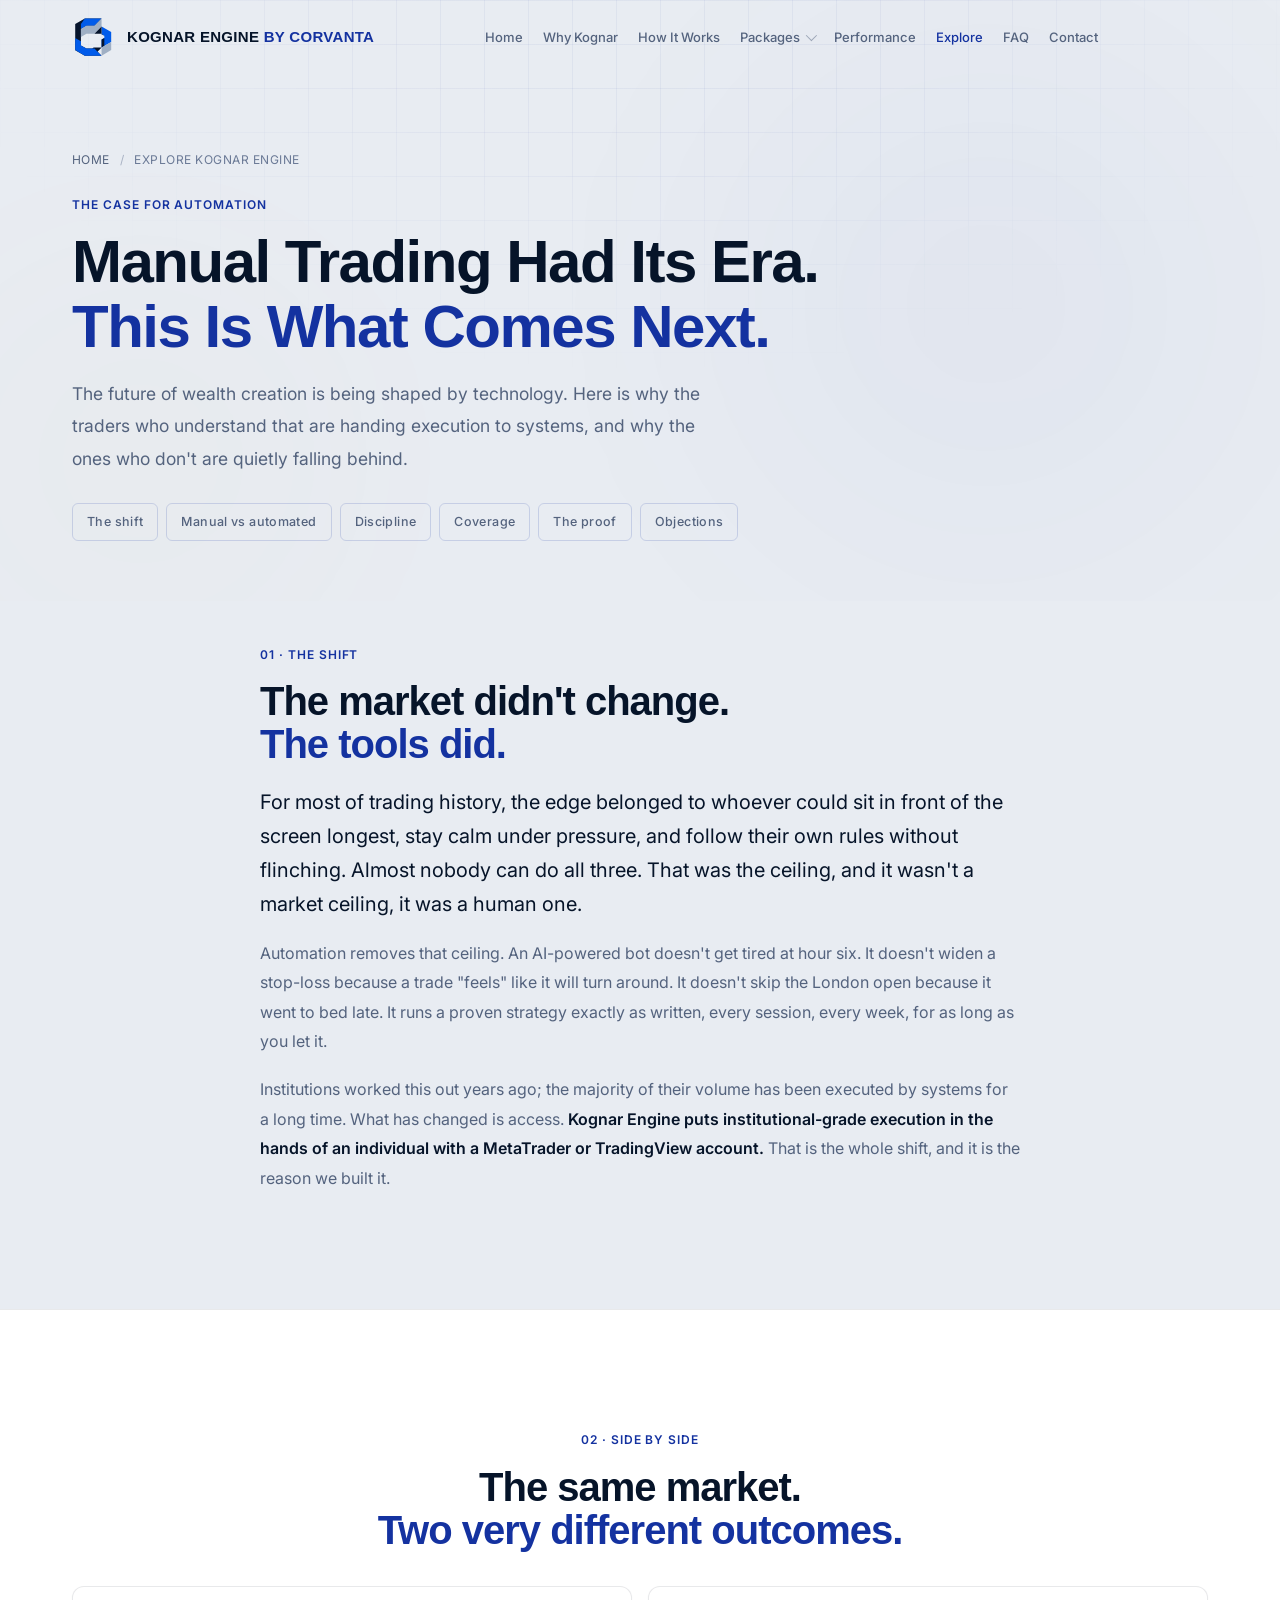
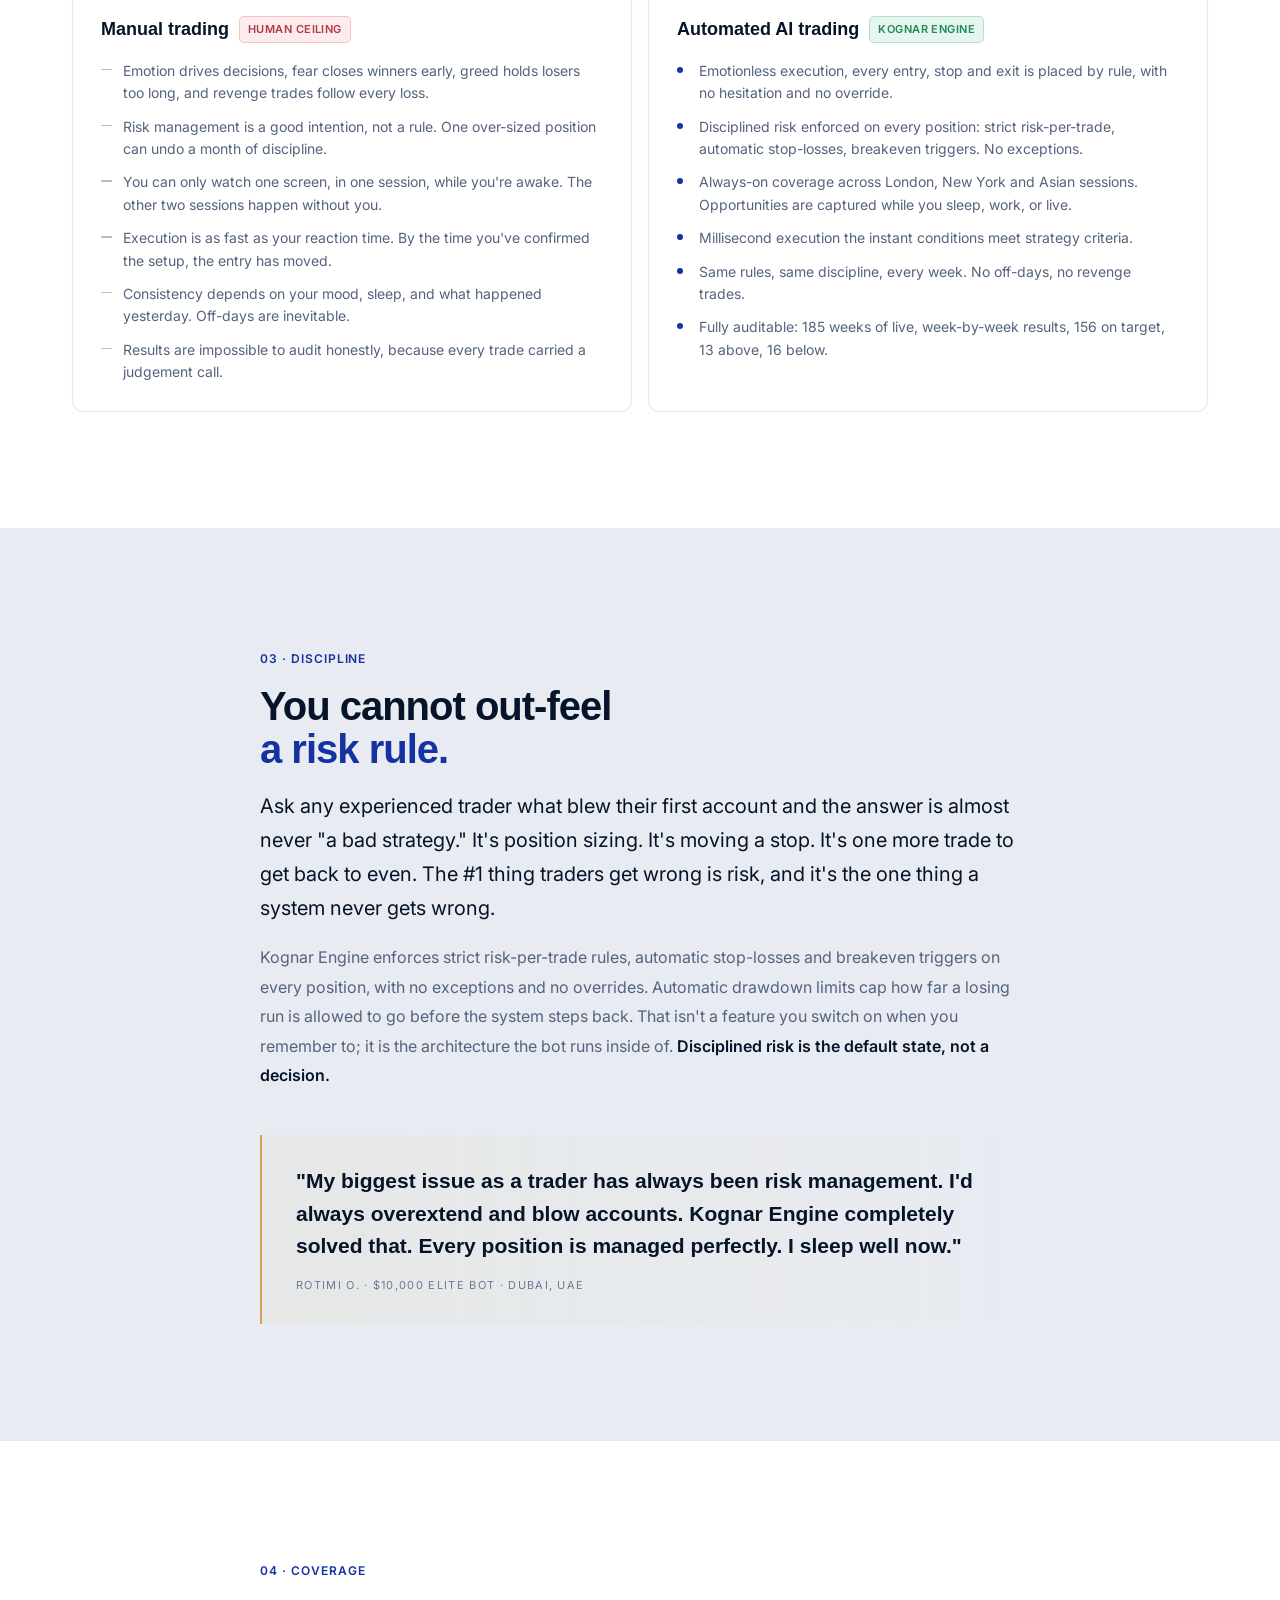
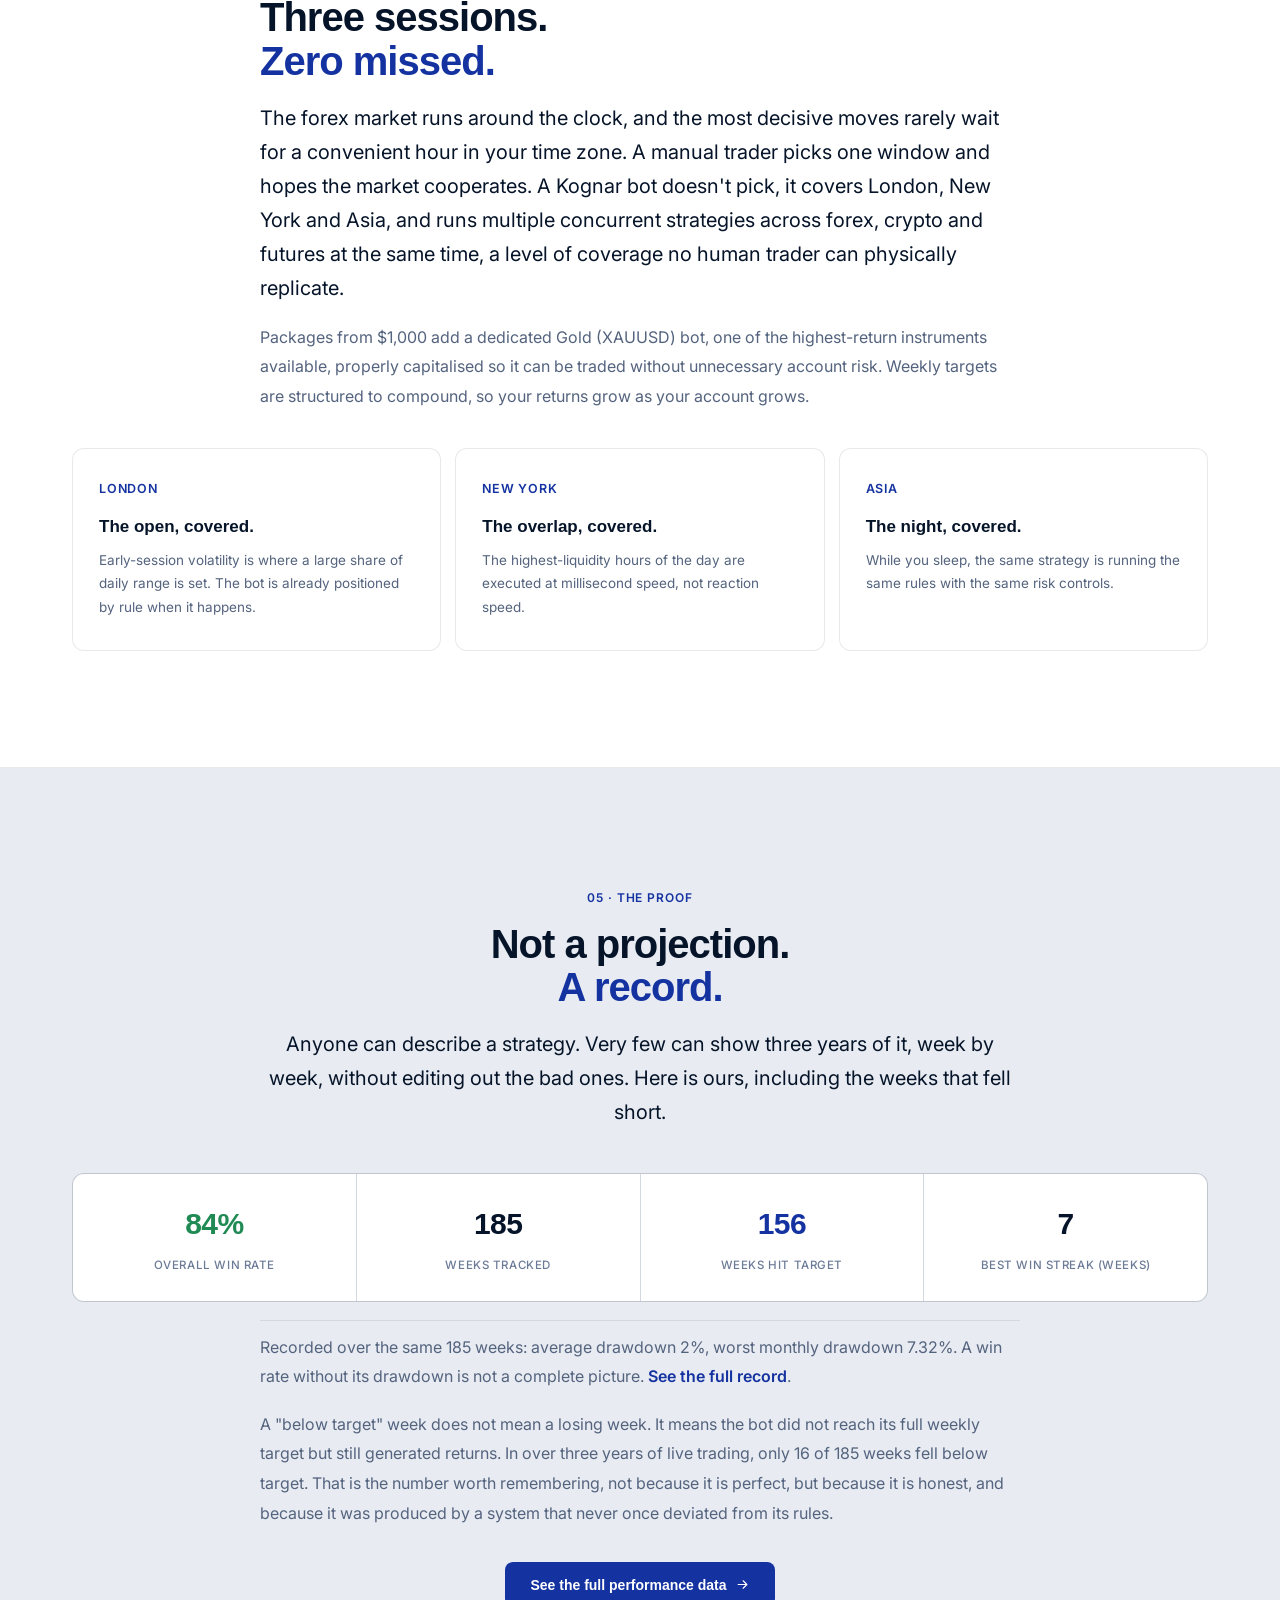
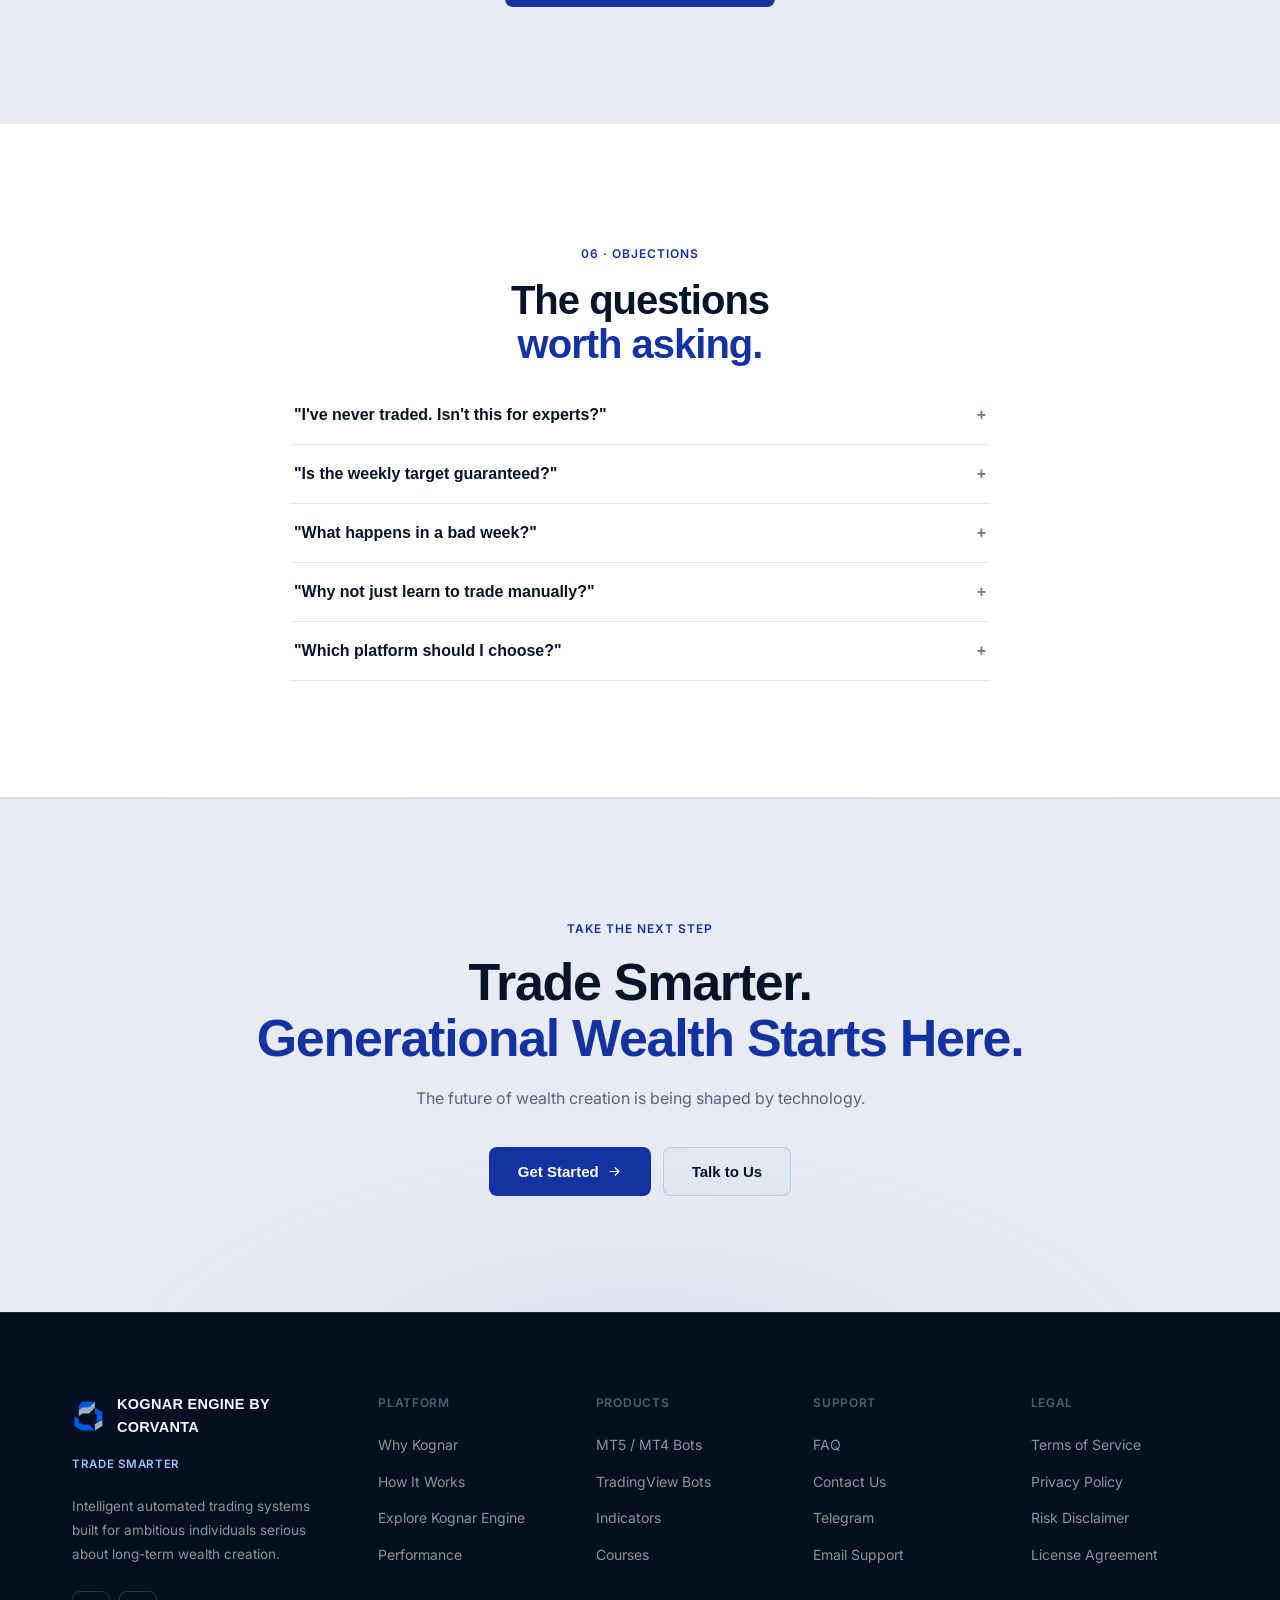
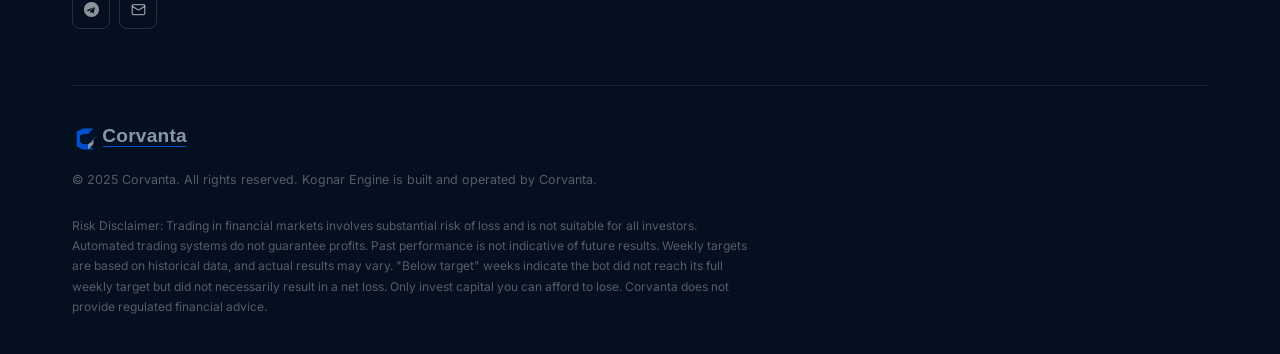
==== commit d8f8a4a1: "Update explore.html" ====
--- a/explore.html
+++ b/explore.html
@@ -408,13 +408,7 @@
 .addon-plus{width:18px;height:18px;flex-shrink:0;border-radius:4px;background:var(--blu);color:#fff;font-size:11px;font-weight:700;display:flex;align-items:center;justify-content:center;line-height:1}
 .addon-lbl{font-size:12.5px;color:var(--t2);flex:1}
 .addon-price-tag{font-family:var(--mono);font-size:12px;color:var(--blu);font-weight:600}
-/* required component sits above the optional block and reads as part of the build */
-.addons-hdr.req-hdr{color:var(--blu)}
-.addons-req{font-family:var(--mono);font-size:10px;font-weight:600;letter-spacing:.06em;text-transform:uppercase;color:var(--blu);background:var(--bluGlow);border:1px solid var(--bluLine);padding:2px 7px;border-radius:5px}
-.card-addon-row.row-req{border-color:var(--bluLine);background:var(--bluGlow)}
-.card-addon-row.row-req .addon-lbl{color:var(--t1);font-weight:600}
-.addon-plus.plus-req{background:var(--blu)}
-.addon-note{font-size:11.5px;line-height:1.6;color:var(--t3);margin:-2px 0 10px;padding-bottom:10px;border-bottom:1px solid var(--line)}
+.card-addon-row+.addons-hdr{margin-top:6px}
 .p-note{font-size:13.5px;color:var(--t2);margin-top:20px;padding:12px 16px;background:var(--bluGlow);border:1px solid var(--bluLine);border-radius:var(--r);max-width:560px}
 
 .ind-grid{display:grid;grid-template-columns:repeat(auto-fill,minmax(240px,1fr));gap:14px;margin-top:20px}
